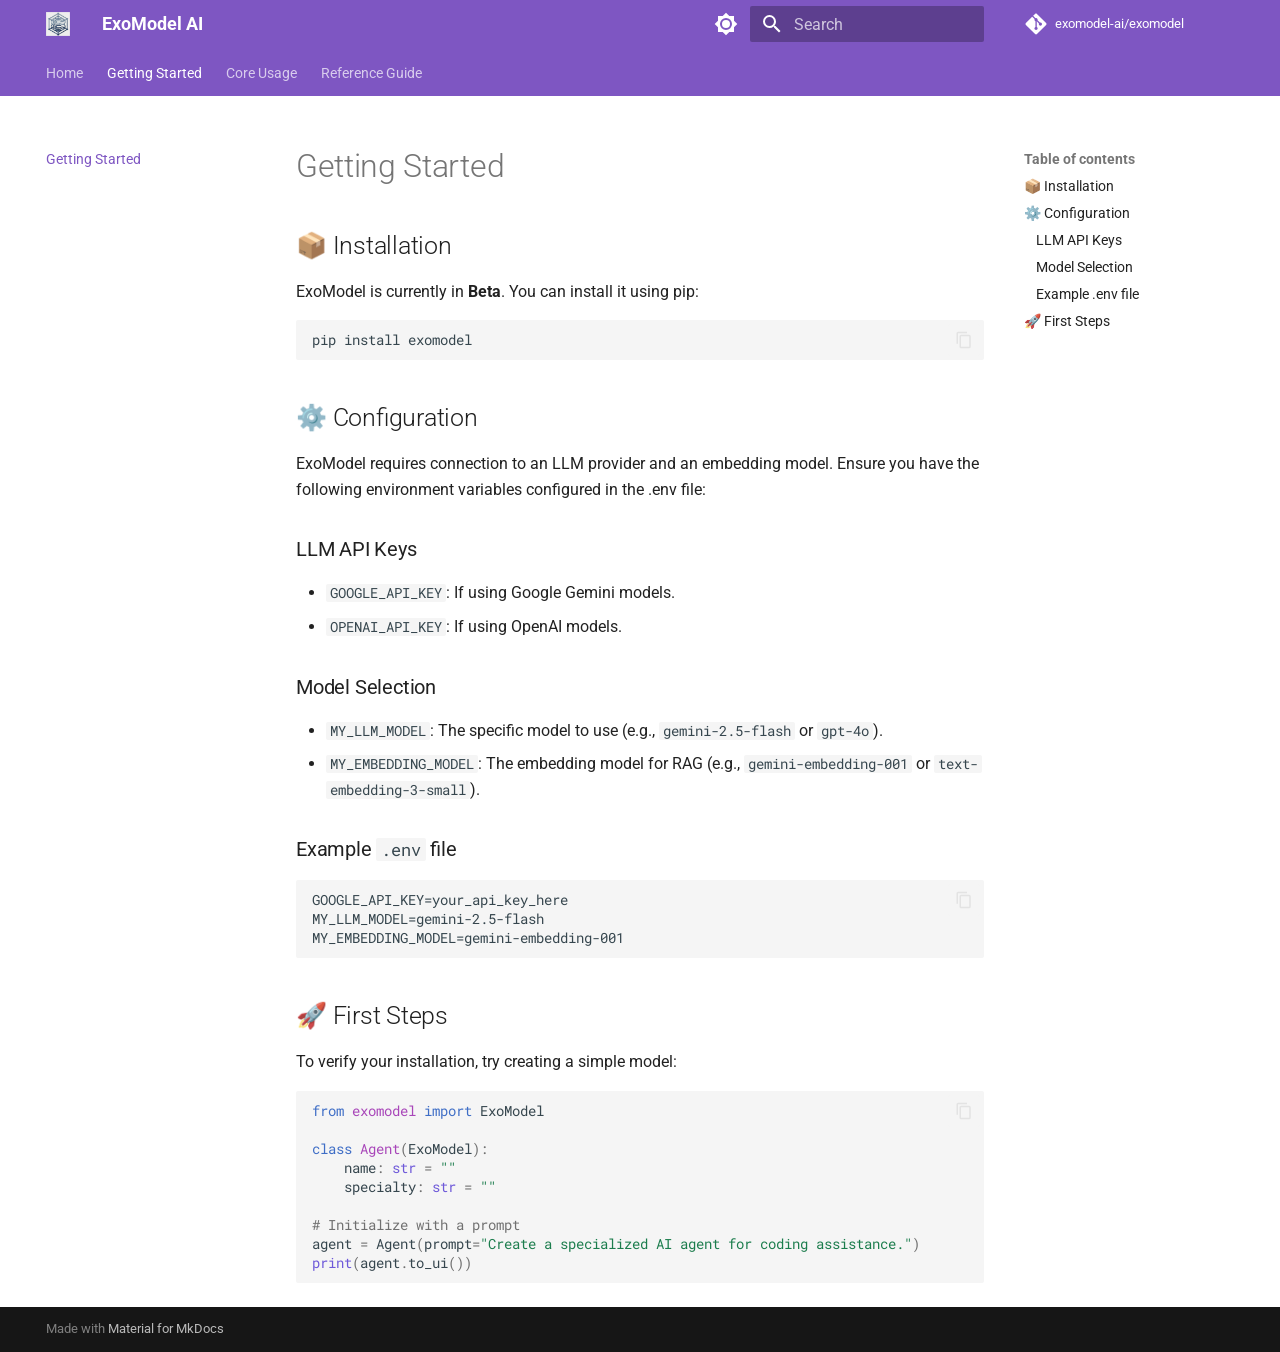
==== getting-started/index.html @ 8e60407c "Deployed 3bc1220 with MkDocs version: 1.6.1" ====
<!doctype html>
<html lang="en" class="no-js">
  <head>
    
      <meta charset="utf-8">
      <meta name="viewport" content="width=device-width,initial-scale=1">
      
        <meta name="description" content="Object-Oriented Agentic AI Framework">
      
      
        <meta name="author" content="ExoModel Team">
      
      
        <link rel="canonical" href="https://exomodel.ai/getting-started/">
      
      
        <link rel="prev" href="..">
      
      
        <link rel="next" href="../usage/">
      
      
        
      
      
      <link rel="icon" href="../assets/logo.png">
      <meta name="generator" content="mkdocs-1.6.1, mkdocs-material-9.7.6">
    
    
      
        <title>Getting Started - ExoModel AI</title>
      
    
    
      <link rel="stylesheet" href="../assets/stylesheets/main.484c7ddc.min.css">
      
        
        <link rel="stylesheet" href="../assets/stylesheets/palette.ab4e12ef.min.css">
      
      


    
    
      
    
    
      
        
        
        <link rel="preconnect" href="https://fonts.gstatic.com" crossorigin>
        <link rel="stylesheet" href="https://fonts.googleapis.com/css?family=Roboto:300,300i,400,400i,700,700i%7CRoboto+Mono:400,400i,700,700i&display=fallback">
        <style>:root{--md-text-font:"Roboto";--md-code-font:"Roboto Mono"}</style>
      
    
    
      <link rel="stylesheet" href="../assets/_mkdocstrings.css">
    
    <script>__md_scope=new URL("..",location),__md_hash=e=>[...e].reduce(((e,_)=>(e<<5)-e+_.charCodeAt(0)),0),__md_get=(e,_=localStorage,t=__md_scope)=>JSON.parse(_.getItem(t.pathname+"."+e)),__md_set=(e,_,t=localStorage,a=__md_scope)=>{try{t.setItem(a.pathname+"."+e,JSON.stringify(_))}catch(e){}}</script>
    
      
  


  
  

<script id="__analytics">function __md_analytics(){function e(){dataLayer.push(arguments)}window.dataLayer=window.dataLayer||[],e("js",new Date),e("config","G-YH6DNQ1KSZ"),document.addEventListener("DOMContentLoaded",(function(){document.forms.search&&document.forms.search.query.addEventListener("blur",(function(){this.value&&e("event","search",{search_term:this.value})}));document$.subscribe((function(){var t=document.forms.feedback;if(void 0!==t)for(var a of t.querySelectorAll("[type=submit]"))a.addEventListener("click",(function(a){a.preventDefault();var n=document.location.pathname,d=this.getAttribute("data-md-value");e("event","feedback",{page:n,data:d}),t.firstElementChild.disabled=!0;var r=t.querySelector(".md-feedback__note [data-md-value='"+d+"']");r&&(r.hidden=!1)})),t.hidden=!1})),location$.subscribe((function(t){e("config","G-YH6DNQ1KSZ",{page_path:t.pathname})}))}));var t=document.createElement("script");t.async=!0,t.src="https://www.googletagmanager.com/gtag/js?id=G-YH6DNQ1KSZ",document.getElementById("__analytics").insertAdjacentElement("afterEnd",t)}</script>
  
    <script>"undefined"!=typeof __md_analytics&&__md_analytics()</script>
  

    
    
  </head>
  
  
    
    
      
    
    
    
    
    <body dir="ltr" data-md-color-scheme="default" data-md-color-primary="deep-purple" data-md-color-accent="indigo">
  
    
    <input class="md-toggle" data-md-toggle="drawer" type="checkbox" id="__drawer" autocomplete="off">
    <input class="md-toggle" data-md-toggle="search" type="checkbox" id="__search" autocomplete="off">
    <label class="md-overlay" for="__drawer"></label>
    <div data-md-component="skip">
      
        
        <a href="#getting-started" class="md-skip">
          Skip to content
        </a>
      
    </div>
    <div data-md-component="announce">
      
    </div>
    
    
      

<header class="md-header" data-md-component="header">
  <nav class="md-header__inner md-grid" aria-label="Header">
    <a href=".." title="ExoModel AI" class="md-header__button md-logo" aria-label="ExoModel AI" data-md-component="logo">
      
  <img src="../assets/logo.png" alt="logo">

    </a>
    <label class="md-header__button md-icon" for="__drawer">
      
      <svg xmlns="http://www.w3.org/2000/svg" viewBox="0 0 24 24"><path d="M3 6h18v2H3zm0 5h18v2H3zm0 5h18v2H3z"/></svg>
    </label>
    <div class="md-header__title" data-md-component="header-title">
      <div class="md-header__ellipsis">
        <div class="md-header__topic">
          <span class="md-ellipsis">
            ExoModel AI
          </span>
        </div>
        <div class="md-header__topic" data-md-component="header-topic">
          <span class="md-ellipsis">
            
              Getting Started
            
          </span>
        </div>
      </div>
    </div>
    
      
        <form class="md-header__option" data-md-component="palette">
  
    
    
    
    <input class="md-option" data-md-color-media="(prefers-color-scheme: light)" data-md-color-scheme="default" data-md-color-primary="deep-purple" data-md-color-accent="indigo"  aria-label="Switch to dark mode"  type="radio" name="__palette" id="__palette_0">
    
      <label class="md-header__button md-icon" title="Switch to dark mode" for="__palette_1" hidden>
        <svg xmlns="http://www.w3.org/2000/svg" viewBox="0 0 24 24"><path d="M12 8a4 4 0 0 0-4 4 4 4 0 0 0 4 4 4 4 0 0 0 4-4 4 4 0 0 0-4-4m0 10a6 6 0 0 1-6-6 6 6 0 0 1 6-6 6 6 0 0 1 6 6 6 6 0 0 1-6 6m8-9.31V4h-4.69L12 .69 8.69 4H4v4.69L.69 12 4 15.31V20h4.69L12 23.31 15.31 20H20v-4.69L23.31 12z"/></svg>
      </label>
    
  
    
    
    
    <input class="md-option" data-md-color-media="(prefers-color-scheme: dark)" data-md-color-scheme="slate" data-md-color-primary="deep-purple" data-md-color-accent="indigo"  aria-label="Switch to light mode"  type="radio" name="__palette" id="__palette_1">
    
      <label class="md-header__button md-icon" title="Switch to light mode" for="__palette_0" hidden>
        <svg xmlns="http://www.w3.org/2000/svg" viewBox="0 0 24 24"><path d="M12 18c-.89 0-1.74-.2-2.5-.55C11.56 16.5 13 14.42 13 12s-1.44-4.5-3.5-5.45C10.26 6.2 11.11 6 12 6a6 6 0 0 1 6 6 6 6 0 0 1-6 6m8-9.31V4h-4.69L12 .69 8.69 4H4v4.69L.69 12 4 15.31V20h4.69L12 23.31 15.31 20H20v-4.69L23.31 12z"/></svg>
      </label>
    
  
</form>
      
    
    
      <script>var palette=__md_get("__palette");if(palette&&palette.color){if("(prefers-color-scheme)"===palette.color.media){var media=matchMedia("(prefers-color-scheme: light)"),input=document.querySelector(media.matches?"[data-md-color-media='(prefers-color-scheme: light)']":"[data-md-color-media='(prefers-color-scheme: dark)']");palette.color.media=input.getAttribute("data-md-color-media"),palette.color.scheme=input.getAttribute("data-md-color-scheme"),palette.color.primary=input.getAttribute("data-md-color-primary"),palette.color.accent=input.getAttribute("data-md-color-accent")}for(var[key,value]of Object.entries(palette.color))document.body.setAttribute("data-md-color-"+key,value)}</script>
    
    
    
      
      
        <label class="md-header__button md-icon" for="__search">
          
          <svg xmlns="http://www.w3.org/2000/svg" viewBox="0 0 24 24"><path d="M9.5 3A6.5 6.5 0 0 1 16 9.5c0 1.61-.59 3.09-1.56 4.23l.27.27h.79l5 5-1.5 1.5-5-5v-.79l-.27-.27A6.52 6.52 0 0 1 9.5 16 6.5 6.5 0 0 1 3 9.5 6.5 6.5 0 0 1 9.5 3m0 2C7 5 5 7 5 9.5S7 14 9.5 14 14 12 14 9.5 12 5 9.5 5"/></svg>
        </label>
        <div class="md-search" data-md-component="search" role="dialog">
  <label class="md-search__overlay" for="__search"></label>
  <div class="md-search__inner" role="search">
    <form class="md-search__form" name="search">
      <input type="text" class="md-search__input" name="query" aria-label="Search" placeholder="Search" autocapitalize="off" autocorrect="off" autocomplete="off" spellcheck="false" data-md-component="search-query" required>
      <label class="md-search__icon md-icon" for="__search">
        
        <svg xmlns="http://www.w3.org/2000/svg" viewBox="0 0 24 24"><path d="M9.5 3A6.5 6.5 0 0 1 16 9.5c0 1.61-.59 3.09-1.56 4.23l.27.27h.79l5 5-1.5 1.5-5-5v-.79l-.27-.27A6.52 6.52 0 0 1 9.5 16 6.5 6.5 0 0 1 3 9.5 6.5 6.5 0 0 1 9.5 3m0 2C7 5 5 7 5 9.5S7 14 9.5 14 14 12 14 9.5 12 5 9.5 5"/></svg>
        
        <svg xmlns="http://www.w3.org/2000/svg" viewBox="0 0 24 24"><path d="M20 11v2H8l5.5 5.5-1.42 1.42L4.16 12l7.92-7.92L13.5 5.5 8 11z"/></svg>
      </label>
      <nav class="md-search__options" aria-label="Search">
        
        <button type="reset" class="md-search__icon md-icon" title="Clear" aria-label="Clear" tabindex="-1">
          
          <svg xmlns="http://www.w3.org/2000/svg" viewBox="0 0 24 24"><path d="M19 6.41 17.59 5 12 10.59 6.41 5 5 6.41 10.59 12 5 17.59 6.41 19 12 13.41 17.59 19 19 17.59 13.41 12z"/></svg>
        </button>
      </nav>
      
        <div class="md-search__suggest" data-md-component="search-suggest"></div>
      
    </form>
    <div class="md-search__output">
      <div class="md-search__scrollwrap" tabindex="0" data-md-scrollfix>
        <div class="md-search-result" data-md-component="search-result">
          <div class="md-search-result__meta">
            Initializing search
          </div>
          <ol class="md-search-result__list" role="presentation"></ol>
        </div>
      </div>
    </div>
  </div>
</div>
      
    
    
      <div class="md-header__source">
        <a href="https://github.com/exomodel-ai/exomodel" title="Go to repository" class="md-source" data-md-component="source">
  <div class="md-source__icon md-icon">
    
    <svg xmlns="http://www.w3.org/2000/svg" viewBox="0 0 448 512"><!--! Font Awesome Free 7.1.0 by @fontawesome - https://fontawesome.com License - https://fontawesome.com/license/free (Icons: CC BY 4.0, Fonts: SIL OFL 1.1, Code: MIT License) Copyright 2025 Fonticons, Inc.--><path d="M439.6 236.1 244 40.5c-5.4-5.5-12.8-8.5-20.4-8.5s-15 3-20.4 8.4L162.5 81l51.5 51.5c27.1-9.1 52.7 16.8 43.4 43.7l49.7 49.7c34.2-11.8 61.2 31 35.5 56.7-26.5 26.5-70.2-2.9-56-37.3L240.3 199v121.9c25.3 12.5 22.3 41.8 9.1 55-6.4 6.4-15.2 10.1-24.3 10.1s-17.8-3.6-24.3-10.1c-17.6-17.6-11.1-46.9 11.2-56v-123c-20.8-8.5-24.6-30.7-18.6-45L142.6 101 8.5 235.1C3 240.6 0 247.9 0 255.5s3 15 8.5 20.4l195.6 195.7c5.4 5.4 12.7 8.4 20.4 8.4s15-3 20.4-8.4l194.7-194.7c5.4-5.4 8.4-12.8 8.4-20.4s-3-15-8.4-20.4"/></svg>
  </div>
  <div class="md-source__repository">
    exomodel-ai/exomodel
  </div>
</a>
      </div>
    
  </nav>
  
</header>
    
    <div class="md-container" data-md-component="container">
      
      
        
          
            
<nav class="md-tabs" aria-label="Tabs" data-md-component="tabs">
  <div class="md-grid">
    <ul class="md-tabs__list">
      
        
  
  
  
  
    <li class="md-tabs__item">
      <a href=".." class="md-tabs__link">
        
  
  
    
  
  Home

      </a>
    </li>
  

      
        
  
  
  
    
  
  
    <li class="md-tabs__item md-tabs__item--active">
      <a href="./" class="md-tabs__link">
        
  
  
    
  
  Getting Started

      </a>
    </li>
  

      
        
  
  
  
  
    <li class="md-tabs__item">
      <a href="../usage/" class="md-tabs__link">
        
  
  
    
  
  Core Usage

      </a>
    </li>
  

      
        
  
  
  
  
    <li class="md-tabs__item">
      <a href="../reference/" class="md-tabs__link">
        
  
  
    
  
  Reference Guide

      </a>
    </li>
  

      
    </ul>
  </div>
</nav>
          
        
      
      <main class="md-main" data-md-component="main">
        <div class="md-main__inner md-grid">
          
            
              
              <div class="md-sidebar md-sidebar--primary" data-md-component="sidebar" data-md-type="navigation" >
                <div class="md-sidebar__scrollwrap">
                  <div class="md-sidebar__inner">
                    


  


<nav class="md-nav md-nav--primary md-nav--lifted" aria-label="Navigation" data-md-level="0">
  <label class="md-nav__title" for="__drawer">
    <a href=".." title="ExoModel AI" class="md-nav__button md-logo" aria-label="ExoModel AI" data-md-component="logo">
      
  <img src="../assets/logo.png" alt="logo">

    </a>
    ExoModel AI
  </label>
  
    <div class="md-nav__source">
      <a href="https://github.com/exomodel-ai/exomodel" title="Go to repository" class="md-source" data-md-component="source">
  <div class="md-source__icon md-icon">
    
    <svg xmlns="http://www.w3.org/2000/svg" viewBox="0 0 448 512"><!--! Font Awesome Free 7.1.0 by @fontawesome - https://fontawesome.com License - https://fontawesome.com/license/free (Icons: CC BY 4.0, Fonts: SIL OFL 1.1, Code: MIT License) Copyright 2025 Fonticons, Inc.--><path d="M439.6 236.1 244 40.5c-5.4-5.5-12.8-8.5-20.4-8.5s-15 3-20.4 8.4L162.5 81l51.5 51.5c27.1-9.1 52.7 16.8 43.4 43.7l49.7 49.7c34.2-11.8 61.2 31 35.5 56.7-26.5 26.5-70.2-2.9-56-37.3L240.3 199v121.9c25.3 12.5 22.3 41.8 9.1 55-6.4 6.4-15.2 10.1-24.3 10.1s-17.8-3.6-24.3-10.1c-17.6-17.6-11.1-46.9 11.2-56v-123c-20.8-8.5-24.6-30.7-18.6-45L142.6 101 8.5 235.1C3 240.6 0 247.9 0 255.5s3 15 8.5 20.4l195.6 195.7c5.4 5.4 12.7 8.4 20.4 8.4s15-3 20.4-8.4l194.7-194.7c5.4-5.4 8.4-12.8 8.4-20.4s-3-15-8.4-20.4"/></svg>
  </div>
  <div class="md-source__repository">
    exomodel-ai/exomodel
  </div>
</a>
    </div>
  
  <ul class="md-nav__list" data-md-scrollfix>
    
      
      
  
  
  
  
    <li class="md-nav__item">
      <a href=".." class="md-nav__link">
        
  
  
  <span class="md-ellipsis">
    
  
    Home
  

    
  </span>
  
  

      </a>
    </li>
  

    
      
      
  
  
    
  
  
  
    <li class="md-nav__item md-nav__item--active">
      
      <input class="md-nav__toggle md-toggle" type="checkbox" id="__toc">
      
      
        
      
      
        <label class="md-nav__link md-nav__link--active" for="__toc">
          
  
  
  <span class="md-ellipsis">
    
  
    Getting Started
  

    
  </span>
  
  

          <span class="md-nav__icon md-icon"></span>
        </label>
      
      <a href="./" class="md-nav__link md-nav__link--active">
        
  
  
  <span class="md-ellipsis">
    
  
    Getting Started
  

    
  </span>
  
  

      </a>
      
        

<nav class="md-nav md-nav--secondary" aria-label="Table of contents">
  
  
  
    
  
  
    <label class="md-nav__title" for="__toc">
      <span class="md-nav__icon md-icon"></span>
      Table of contents
    </label>
    <ul class="md-nav__list" data-md-component="toc" data-md-scrollfix>
      
        <li class="md-nav__item">
  <a href="#installation" class="md-nav__link">
    <span class="md-ellipsis">
      
        📦 Installation
      
    </span>
  </a>
  
</li>
      
        <li class="md-nav__item">
  <a href="#configuration" class="md-nav__link">
    <span class="md-ellipsis">
      
        ⚙️ Configuration
      
    </span>
  </a>
  
    <nav class="md-nav" aria-label="⚙️ Configuration">
      <ul class="md-nav__list">
        
          <li class="md-nav__item">
  <a href="#llm-api-keys" class="md-nav__link">
    <span class="md-ellipsis">
      
        LLM API Keys
      
    </span>
  </a>
  
</li>
        
          <li class="md-nav__item">
  <a href="#model-selection" class="md-nav__link">
    <span class="md-ellipsis">
      
        Model Selection
      
    </span>
  </a>
  
</li>
        
          <li class="md-nav__item">
  <a href="#example-env-file" class="md-nav__link">
    <span class="md-ellipsis">
      
        Example .env file
      
    </span>
  </a>
  
</li>
        
      </ul>
    </nav>
  
</li>
      
        <li class="md-nav__item">
  <a href="#first-steps" class="md-nav__link">
    <span class="md-ellipsis">
      
        🚀 First Steps
      
    </span>
  </a>
  
</li>
      
    </ul>
  
</nav>
      
    </li>
  

    
      
      
  
  
  
  
    <li class="md-nav__item">
      <a href="../usage/" class="md-nav__link">
        
  
  
  <span class="md-ellipsis">
    
  
    Core Usage
  

    
  </span>
  
  

      </a>
    </li>
  

    
      
      
  
  
  
  
    <li class="md-nav__item">
      <a href="../reference/" class="md-nav__link">
        
  
  
  <span class="md-ellipsis">
    
  
    Reference Guide
  

    
  </span>
  
  

      </a>
    </li>
  

    
  </ul>
</nav>
                  </div>
                </div>
              </div>
            
            
              
              <div class="md-sidebar md-sidebar--secondary" data-md-component="sidebar" data-md-type="toc" >
                <div class="md-sidebar__scrollwrap">
                  <div class="md-sidebar__inner">
                    

<nav class="md-nav md-nav--secondary" aria-label="Table of contents">
  
  
  
    
  
  
    <label class="md-nav__title" for="__toc">
      <span class="md-nav__icon md-icon"></span>
      Table of contents
    </label>
    <ul class="md-nav__list" data-md-component="toc" data-md-scrollfix>
      
        <li class="md-nav__item">
  <a href="#installation" class="md-nav__link">
    <span class="md-ellipsis">
      
        📦 Installation
      
    </span>
  </a>
  
</li>
      
        <li class="md-nav__item">
  <a href="#configuration" class="md-nav__link">
    <span class="md-ellipsis">
      
        ⚙️ Configuration
      
    </span>
  </a>
  
    <nav class="md-nav" aria-label="⚙️ Configuration">
      <ul class="md-nav__list">
        
          <li class="md-nav__item">
  <a href="#llm-api-keys" class="md-nav__link">
    <span class="md-ellipsis">
      
        LLM API Keys
      
    </span>
  </a>
  
</li>
        
          <li class="md-nav__item">
  <a href="#model-selection" class="md-nav__link">
    <span class="md-ellipsis">
      
        Model Selection
      
    </span>
  </a>
  
</li>
        
          <li class="md-nav__item">
  <a href="#example-env-file" class="md-nav__link">
    <span class="md-ellipsis">
      
        Example .env file
      
    </span>
  </a>
  
</li>
        
      </ul>
    </nav>
  
</li>
      
        <li class="md-nav__item">
  <a href="#first-steps" class="md-nav__link">
    <span class="md-ellipsis">
      
        🚀 First Steps
      
    </span>
  </a>
  
</li>
      
    </ul>
  
</nav>
                  </div>
                </div>
              </div>
            
          
          
            <div class="md-content" data-md-component="content">
              
              <article class="md-content__inner md-typeset">
                
                  


  
  


<h1 id="getting-started">Getting Started</h1>
<h2 id="installation">📦 Installation</h2>
<p>ExoModel is currently in <strong>Beta</strong>. You can install it using pip:</p>
<div class="highlight"><pre><span></span><code><a id="__codelineno-0-1" name="__codelineno-0-1" href="#__codelineno-0-1"></a>pip<span class="w"> </span>install<span class="w"> </span>exomodel
</code></pre></div>
<h2 id="configuration">⚙️ Configuration</h2>
<p>ExoModel requires connection to an LLM provider and an embedding model. Ensure you have the following environment variables configured in the .env file:</p>
<h3 id="llm-api-keys">LLM API Keys</h3>
<ul>
<li><code>GOOGLE_API_KEY</code>: If using Google Gemini models.</li>
<li><code>OPENAI_API_KEY</code>: If using OpenAI models.</li>
</ul>
<h3 id="model-selection">Model Selection</h3>
<ul>
<li><code>MY_LLM_MODEL</code>: The specific model to use (e.g., <code>gemini-2.5-flash</code> or <code>gpt-4o</code>).</li>
<li><code>MY_EMBEDDING_MODEL</code>: The embedding model for RAG (e.g., <code>gemini-embedding-001</code> or <code>text-embedding-3-small</code>).</li>
</ul>
<h3 id="example-env-file">Example <code>.env</code> file</h3>
<div class="highlight"><pre><span></span><code><a id="__codelineno-1-1" name="__codelineno-1-1" href="#__codelineno-1-1"></a>GOOGLE_API_KEY=your_api_key_here
<a id="__codelineno-1-2" name="__codelineno-1-2" href="#__codelineno-1-2"></a>MY_LLM_MODEL=gemini-2.5-flash
<a id="__codelineno-1-3" name="__codelineno-1-3" href="#__codelineno-1-3"></a>MY_EMBEDDING_MODEL=gemini-embedding-001
</code></pre></div>
<h2 id="first-steps">🚀 First Steps</h2>
<p>To verify your installation, try creating a simple model:</p>
<div class="highlight"><pre><span></span><code><a id="__codelineno-2-1" name="__codelineno-2-1" href="#__codelineno-2-1"></a><span class="kn">from</span><span class="w"> </span><span class="nn">exomodel</span><span class="w"> </span><span class="kn">import</span> <span class="n">ExoModel</span>
<a id="__codelineno-2-2" name="__codelineno-2-2" href="#__codelineno-2-2"></a>
<a id="__codelineno-2-3" name="__codelineno-2-3" href="#__codelineno-2-3"></a><span class="k">class</span><span class="w"> </span><span class="nc">Agent</span><span class="p">(</span><span class="n">ExoModel</span><span class="p">):</span>
<a id="__codelineno-2-4" name="__codelineno-2-4" href="#__codelineno-2-4"></a>    <span class="n">name</span><span class="p">:</span> <span class="nb">str</span> <span class="o">=</span> <span class="s2">&quot;&quot;</span>
<a id="__codelineno-2-5" name="__codelineno-2-5" href="#__codelineno-2-5"></a>    <span class="n">specialty</span><span class="p">:</span> <span class="nb">str</span> <span class="o">=</span> <span class="s2">&quot;&quot;</span>
<a id="__codelineno-2-6" name="__codelineno-2-6" href="#__codelineno-2-6"></a>
<a id="__codelineno-2-7" name="__codelineno-2-7" href="#__codelineno-2-7"></a><span class="c1"># Initialize with a prompt</span>
<a id="__codelineno-2-8" name="__codelineno-2-8" href="#__codelineno-2-8"></a><span class="n">agent</span> <span class="o">=</span> <span class="n">Agent</span><span class="p">(</span><span class="n">prompt</span><span class="o">=</span><span class="s2">&quot;Create a specialized AI agent for coding assistance.&quot;</span><span class="p">)</span>
<a id="__codelineno-2-9" name="__codelineno-2-9" href="#__codelineno-2-9"></a><span class="nb">print</span><span class="p">(</span><span class="n">agent</span><span class="o">.</span><span class="n">to_ui</span><span class="p">())</span>
</code></pre></div>









  




                
              </article>
            </div>
          
          
<script>var target=document.getElementById(location.hash.slice(1));target&&target.name&&(target.checked=target.name.startsWith("__tabbed_"))</script>
        </div>
        
          <button type="button" class="md-top md-icon" data-md-component="top" hidden>
  
  <svg xmlns="http://www.w3.org/2000/svg" viewBox="0 0 24 24"><path d="M13 20h-2V8l-5.5 5.5-1.42-1.42L12 4.16l7.92 7.92-1.42 1.42L13 8z"/></svg>
  Back to top
</button>
        
      </main>
      
        <footer class="md-footer">
  
  <div class="md-footer-meta md-typeset">
    <div class="md-footer-meta__inner md-grid">
      <div class="md-copyright">
  
  
    Made with
    <a href="https://squidfunk.github.io/mkdocs-material/" target="_blank" rel="noopener">
      Material for MkDocs
    </a>
  
</div>
      
    </div>
  </div>
</footer>
      
    </div>
    <div class="md-dialog" data-md-component="dialog">
      <div class="md-dialog__inner md-typeset"></div>
    </div>
    
    
    
      
      
      <script id="__config" type="application/json">{"annotate": null, "base": "..", "features": ["navigation.tabs", "navigation.sections", "navigation.top", "search.suggest", "search.highlight", "content.code.copy", "content.code.annotate"], "search": "../assets/javascripts/workers/search.2c215733.min.js", "tags": null, "translations": {"clipboard.copied": "Copied to clipboard", "clipboard.copy": "Copy to clipboard", "search.result.more.one": "1 more on this page", "search.result.more.other": "# more on this page", "search.result.none": "No matching documents", "search.result.one": "1 matching document", "search.result.other": "# matching documents", "search.result.placeholder": "Type to start searching", "search.result.term.missing": "Missing", "select.version": "Select version"}, "version": null}</script>
    
    
      <script src="../assets/javascripts/bundle.79ae519e.min.js"></script>
      
    
  </body>
</html>
---- assets/stylesheets/main.484c7ddc.min.css ----
@charset "UTF-8";html{-webkit-text-size-adjust:none;-moz-text-size-adjust:none;text-size-adjust:none;box-sizing:border-box}*,:after,:before{box-sizing:inherit}@media (prefers-reduced-motion){*,:after,:before{transition:none!important}}body{margin:0}a,button,input,label{-webkit-tap-highlight-color:transparent}a{color:inherit;text-decoration:none}hr{border:0;box-sizing:initial;display:block;height:.05rem;overflow:visible;padding:0}small{font-size:80%}sub,sup{line-height:1em}img{border-style:none}table{border-collapse:initial;border-spacing:0}td,th{font-weight:400;vertical-align:top}button{background:#0000;border:0;font-family:inherit;font-size:inherit;margin:0;padding:0}input{border:0;outline:none}:root{--md-primary-fg-color:#4051b5;--md-primary-fg-color--light:#5d6cc0;--md-primary-fg-color--dark:#303fa1;--md-primary-bg-color:#fff;--md-primary-bg-color--light:#ffffffb3;--md-accent-fg-color:#526cfe;--md-accent-fg-color--transparent:#526cfe1a;--md-accent-bg-color:#fff;--md-accent-bg-color--light:#ffffffb3}[data-md-color-scheme=default]{color-scheme:light}[data-md-color-scheme=default] img[src$="#gh-dark-mode-only"],[data-md-color-scheme=default] img[src$="#only-dark"]{display:none}:root,[data-md-color-scheme=default]{--md-hue:225deg;--md-default-fg-color:#000000de;--md-default-fg-color--light:#0000008a;--md-default-fg-color--lighter:#00000052;--md-default-fg-color--lightest:#00000012;--md-default-bg-color:#fff;--md-default-bg-color--light:#ffffffb3;--md-default-bg-color--lighter:#ffffff4d;--md-default-bg-color--lightest:#ffffff1f;--md-code-fg-color:#36464e;--md-code-bg-color:#f5f5f5;--md-code-bg-color--light:#f5f5f5b3;--md-code-bg-color--lighter:#f5f5f54d;--md-code-hl-color:#4287ff;--md-code-hl-color--light:#4287ff1a;--md-code-hl-number-color:#d52a2a;--md-code-hl-special-color:#db1457;--md-code-hl-function-color:#a846b9;--md-code-hl-constant-color:#6e59d9;--md-code-hl-keyword-color:#3f6ec6;--md-code-hl-string-color:#1c7d4d;--md-code-hl-name-color:var(--md-code-fg-color);--md-code-hl-operator-color:var(--md-default-fg-color--light);--md-code-hl-punctuation-color:var(--md-default-fg-color--light);--md-code-hl-comment-color:var(--md-default-fg-color--light);--md-code-hl-generic-color:var(--md-default-fg-color--light);--md-code-hl-variable-color:var(--md-default-fg-color--light);--md-typeset-color:var(--md-default-fg-color);--md-typeset-a-color:var(--md-primary-fg-color);--md-typeset-del-color:#f5503d26;--md-typeset-ins-color:#0bd57026;--md-typeset-kbd-color:#fafafa;--md-typeset-kbd-accent-color:#fff;--md-typeset-kbd-border-color:#b8b8b8;--md-typeset-mark-color:#ffff0080;--md-typeset-table-color:#0000001f;--md-typeset-table-color--light:rgba(0,0,0,.035);--md-admonition-fg-color:var(--md-default-fg-color);--md-admonition-bg-color:var(--md-default-bg-color);--md-warning-fg-color:#000000de;--md-warning-bg-color:#ff9;--md-footer-fg-color:#fff;--md-footer-fg-color--light:#ffffffb3;--md-footer-fg-color--lighter:#ffffff73;--md-footer-bg-color:#000000de;--md-footer-bg-color--dark:#00000052;--md-shadow-z1:0 0.2rem 0.5rem #0000000d,0 0 0.05rem #0000001a;--md-shadow-z2:0 0.2rem 0.5rem #0000001a,0 0 0.05rem #00000040;--md-shadow-z3:0 0.2rem 0.5rem #0003,0 0 0.05rem #00000059}.md-icon svg{fill:currentcolor;display:block;height:1.2rem;width:1.2rem}body{-webkit-font-smoothing:antialiased;-moz-osx-font-smoothing:grayscale;--md-text-font-family:var(--md-text-font,_),-apple-system,BlinkMacSystemFont,Helvetica,Arial,sans-serif;--md-code-font-family:var(--md-code-font,_),SFMono-Regular,Consolas,Menlo,monospace}aside,body,input{font-feature-settings:"kern","liga";color:var(--md-typeset-color);font-family:var(--md-text-font-family)}code,kbd,pre{font-feature-settings:"kern";font-family:var(--md-code-font-family)}:root{--md-typeset-table-sort-icon:url('data:image/svg+xml;charset=utf-8,<svg xmlns="http://www.w3.org/2000/svg" viewBox="0 0 24 24"><path d="m18 21-4-4h3V7h-3l4-4 4 4h-3v10h3M2 19v-2h10v2M2 13v-2h7v2M2 7V5h4v2z"/></svg>');--md-typeset-table-sort-icon--asc:url('data:image/svg+xml;charset=utf-8,<svg xmlns="http://www.w3.org/2000/svg" viewBox="0 0 24 24"><path d="M19 17h3l-4 4-4-4h3V3h2M2 17h10v2H2M6 5v2H2V5m0 6h7v2H2z"/></svg>');--md-typeset-table-sort-icon--desc:url('data:image/svg+xml;charset=utf-8,<svg xmlns="http://www.w3.org/2000/svg" viewBox="0 0 24 24"><path d="M19 7h3l-4-4-4 4h3v14h2M2 17h10v2H2M6 5v2H2V5m0 6h7v2H2z"/></svg>')}.md-typeset{-webkit-print-color-adjust:exact;color-adjust:exact;font-size:.8rem;line-height:1.6;overflow-wrap:break-word}@media print{.md-typeset{font-size:.68rem}}.md-typeset blockquote,.md-typeset dl,.md-typeset figure,.md-typeset ol,.md-typeset pre,.md-typeset ul{margin-bottom:1em;margin-top:1em}.md-typeset h1{color:var(--md-default-fg-color--light);font-size:2em;line-height:1.3;margin:0 0 1.25em}.md-typeset h1,.md-typeset h2{font-weight:300;letter-spacing:-.01em}.md-typeset h2{font-size:1.5625em;line-height:1.4;margin:1.6em 0 .64em}.md-typeset h3{font-size:1.25em;font-weight:400;letter-spacing:-.01em;line-height:1.5;margin:1.6em 0 .8em}.md-typeset h2+h3{margin-top:.8em}.md-typeset h4{font-weight:700;letter-spacing:-.01em;margin:1em 0}.md-typeset h5,.md-typeset h6{color:var(--md-default-fg-color--light);font-size:.8em;font-weight:700;letter-spacing:-.01em;margin:1.25em 0}.md-typeset h5{text-transform:uppercase}.md-typeset h5 code{text-transform:none}.md-typeset hr{border-bottom:.05rem solid var(--md-default-fg-color--lightest);display:flow-root;margin:1.5em 0}.md-typeset a{color:var(--md-typeset-a-color);word-break:break-word}.md-typeset a,.md-typeset a:before{transition:color 125ms}.md-typeset a:focus,.md-typeset a:hover{color:var(--md-accent-fg-color)}.md-typeset a:focus code,.md-typeset a:hover code{background-color:var(--md-accent-fg-color--transparent);color:var(--md-accent-fg-color)}.md-typeset a code{color:var(--md-typeset-a-color)}.md-typeset a.focus-visible{outline-color:var(--md-accent-fg-color);outline-offset:.2rem}.md-typeset code,.md-typeset kbd,.md-typeset pre{color:var(--md-code-fg-color);direction:ltr;font-variant-ligatures:none;transition:background-color 125ms}@media print{.md-typeset code,.md-typeset kbd,.md-typeset pre{white-space:pre-wrap}}.md-typeset code{background-color:var(--md-code-bg-color);border-radius:.1rem;-webkit-box-decoration-break:clone;box-decoration-break:clone;font-size:.85em;padding:0 .2941176471em;transition:color 125ms,background-color 125ms;word-break:break-word}.md-typeset code:not(.focus-visible){-webkit-tap-highlight-color:transparent;outline:none}.md-typeset pre{display:flow-root;line-height:1.4;position:relative}.md-typeset pre>code{-webkit-box-decoration-break:slice;box-decoration-break:slice;box-shadow:none;display:block;margin:0;outline-color:var(--md-accent-fg-color);overflow:auto;padding:.7720588235em 1.1764705882em;scrollbar-color:var(--md-default-fg-color--lighter) #0000;scrollbar-width:thin;touch-action:auto;word-break:normal}.md-typeset pre>code:hover{scrollbar-color:var(--md-accent-fg-color) #0000}.md-typeset pre>code::-webkit-scrollbar{height:.2rem;width:.2rem}.md-typeset pre>code::-webkit-scrollbar-thumb{background-color:var(--md-default-fg-color--lighter)}.md-typeset pre>code::-webkit-scrollbar-thumb:hover{background-color:var(--md-accent-fg-color)}.md-typeset kbd{background-color:var(--md-typeset-kbd-color);border-radius:.1rem;box-shadow:0 .1rem 0 .05rem var(--md-typeset-kbd-border-color),0 .1rem 0 var(--md-typeset-kbd-border-color),0 -.1rem .2rem var(--md-typeset-kbd-accent-color) inset;color:var(--md-default-fg-color);display:inline-block;font-size:.75em;padding:0 .6666666667em;vertical-align:text-top;word-break:break-word}.md-typeset mark{background-color:var(--md-typeset-mark-color);-webkit-box-decoration-break:clone;box-decoration-break:clone;color:inherit;word-break:break-word}.md-typeset abbr{cursor:help;text-decoration:none}.md-typeset [data-preview],.md-typeset abbr{border-bottom:.05rem dotted var(--md-default-fg-color--light)}.md-typeset small{opacity:.75}[dir=ltr] .md-typeset sub,[dir=ltr] .md-typeset sup{margin-left:.078125em}[dir=rtl] .md-typeset sub,[dir=rtl] .md-typeset sup{margin-right:.078125em}[dir=ltr] .md-typeset blockquote{padding-left:.6rem}[dir=rtl] .md-typeset blockquote{padding-right:.6rem}[dir=ltr] .md-typeset blockquote{border-left:.2rem solid var(--md-default-fg-color--lighter)}[dir=rtl] .md-typeset blockquote{border-right:.2rem solid var(--md-default-fg-color--lighter)}.md-typeset blockquote{color:var(--md-default-fg-color--light);margin-left:0;margin-right:0}.md-typeset ul{list-style-type:disc}.md-typeset ul[type]{list-style-type:revert-layer}[dir=ltr] .md-typeset ol,[dir=ltr] .md-typeset ul{margin-left:.625em}[dir=rtl] .md-typeset ol,[dir=rtl] .md-typeset ul{margin-right:.625em}.md-typeset ol,.md-typeset ul{padding:0}.md-typeset ol:not([hidden]),.md-typeset ul:not([hidden]){display:flow-root}.md-typeset ol ol,.md-typeset ul ol{list-style-type:lower-alpha}.md-typeset ol ol ol,.md-typeset ul ol ol{list-style-type:lower-roman}.md-typeset ol ol ol ol,.md-typeset ul ol ol ol{list-style-type:upper-alpha}.md-typeset ol ol ol ol ol,.md-typeset ul ol ol ol ol{list-style-type:upper-roman}.md-typeset ol[type],.md-typeset ul[type]{list-style-type:revert-layer}[dir=ltr] .md-typeset ol li,[dir=ltr] .md-typeset ul li{margin-left:1.25em}[dir=rtl] .md-typeset ol li,[dir=rtl] .md-typeset ul li{margin-right:1.25em}.md-typeset ol li,.md-typeset ul li{margin-bottom:.5em}.md-typeset ol li blockquote,.md-typeset ol li p,.md-typeset ul li blockquote,.md-typeset ul li p{margin:.5em 0}.md-typeset ol li:last-child,.md-typeset ul li:last-child{margin-bottom:0}[dir=ltr] .md-typeset ol li ol,[dir=ltr] .md-typeset ol li ul,[dir=ltr] .md-typeset ul li ol,[dir=ltr] .md-typeset ul li ul{margin-left:.625em}[dir=rtl] .md-typeset ol li ol,[dir=rtl] .md-typeset ol li ul,[dir=rtl] .md-typeset ul li ol,[dir=rtl] .md-typeset ul li ul{margin-right:.625em}.md-typeset ol li ol,.md-typeset ol li ul,.md-typeset ul li ol,.md-typeset ul li ul{margin-bottom:.5em;margin-top:.5em}[dir=ltr] .md-typeset dd{margin-left:1.875em}[dir=rtl] .md-typeset dd{margin-right:1.875em}.md-typeset dd{margin-bottom:1.5em;margin-top:1em}.md-typeset img,.md-typeset svg,.md-typeset video{height:auto;max-width:100%}.md-typeset img[align=left]{margin:1em 1em 1em 0}.md-typeset img[align=right]{margin:1em 0 1em 1em}.md-typeset img[align]:only-child{margin-top:0}.md-typeset figure{display:flow-root;margin:1em auto;max-width:100%;text-align:center;width:fit-content}.md-typeset figure img{display:block;margin:0 auto}.md-typeset figcaption{font-style:italic;margin:1em auto;max-width:24rem}.md-typeset iframe{max-width:100%}.md-typeset table:not([class]){background-color:var(--md-default-bg-color);border:.05rem solid var(--md-typeset-table-color);border-radius:.1rem;display:inline-block;font-size:.64rem;max-width:100%;overflow:auto;touch-action:auto}@media print{.md-typeset table:not([class]){display:table}}.md-typeset table:not([class])+*{margin-top:1.5em}.md-typeset table:not([class]) td>:first-child,.md-typeset table:not([class]) th>:first-child{margin-top:0}.md-typeset table:not([class]) td>:last-child,.md-typeset table:not([class]) th>:last-child{margin-bottom:0}.md-typeset table:not([class]) td:not([align]),.md-typeset table:not([class]) th:not([align]){text-align:left}[dir=rtl] .md-typeset table:not([class]) td:not([align]),[dir=rtl] .md-typeset table:not([class]) th:not([align]){text-align:right}.md-typeset table:not([class]) th{font-weight:700;min-width:5rem;padding:.9375em 1.25em;vertical-align:top}.md-typeset table:not([class]) td{border-top:.05rem solid var(--md-typeset-table-color);padding:.9375em 1.25em;vertical-align:top}.md-typeset table:not([class]) tbody tr{transition:background-color 125ms}.md-typeset table:not([class]) tbody tr:hover{background-color:var(--md-typeset-table-color--light);box-shadow:0 .05rem 0 var(--md-default-bg-color) inset}.md-typeset table:not([class]) a{word-break:normal}.md-typeset table th[role=columnheader]{cursor:pointer}[dir=ltr] .md-typeset table th[role=columnheader]:after{margin-left:.5em}[dir=rtl] .md-typeset table th[role=columnheader]:after{margin-right:.5em}.md-typeset table th[role=columnheader]:after{content:"";display:inline-block;height:1.2em;-webkit-mask-image:var(--md-typeset-table-sort-icon);mask-image:var(--md-typeset-table-sort-icon);-webkit-mask-repeat:no-repeat;mask-repeat:no-repeat;-webkit-mask-size:contain;mask-size:contain;transition:background-color 125ms;vertical-align:text-bottom;width:1.2em}.md-typeset table th[role=columnheader]:hover:after{background-color:var(--md-default-fg-color--lighter)}.md-typeset table th[role=columnheader][aria-sort=ascending]:after{background-color:var(--md-default-fg-color--light);-webkit-mask-image:var(--md-typeset-table-sort-icon--asc);mask-image:var(--md-typeset-table-sort-icon--asc)}.md-typeset table th[role=columnheader][aria-sort=descending]:after{background-color:var(--md-default-fg-color--light);-webkit-mask-image:var(--md-typeset-table-sort-icon--desc);mask-image:var(--md-typeset-table-sort-icon--desc)}.md-typeset__scrollwrap{margin:1em -.8rem;overflow-x:auto;touch-action:auto}.md-typeset__table{display:inline-block;margin-bottom:.5em;padding:0 .8rem}@media print{.md-typeset__table{display:block}}html .md-typeset__table table{display:table;margin:0;overflow:hidden;width:100%}@media screen and (max-width:44.984375em){.md-content__inner>pre{margin:1em -.8rem}.md-content__inner>pre code{border-radius:0}}.md-typeset .md-author{border-radius:100%;display:block;flex-shrink:0;height:1.6rem;overflow:hidden;position:relative;transition:color 125ms,transform 125ms;width:1.6rem}.md-typeset .md-author img{display:block}.md-typeset .md-author--more{background:var(--md-default-fg-color--lightest);color:var(--md-default-fg-color--lighter);font-size:.6rem;font-weight:700;line-height:1.6rem;text-align:center}.md-typeset .md-author--long{height:2.4rem;width:2.4rem}.md-typeset a.md-author{transform:scale(1)}.md-typeset a.md-author img{border-radius:100%;filter:grayscale(100%) opacity(75%);transition:filter 125ms}.md-typeset a.md-author:focus,.md-typeset a.md-author:hover{transform:scale(1.1);z-index:1}.md-typeset a.md-author:focus img,.md-typeset a.md-author:hover img{filter:grayscale(0)}.md-banner{background-color:var(--md-footer-bg-color);color:var(--md-footer-fg-color);overflow:auto}@media print{.md-banner{display:none}}.md-banner--warning{background-color:var(--md-warning-bg-color);color:var(--md-warning-fg-color)}.md-banner__inner{font-size:.7rem;margin:.6rem auto;padding:0 .8rem}[dir=ltr] .md-banner__button{float:right}[dir=rtl] .md-banner__button{float:left}.md-banner__button{color:inherit;cursor:pointer;transition:opacity .25s}.no-js .md-banner__button{display:none}.md-banner__button:hover{opacity:.7}html{font-size:125%;height:100%;overflow-x:hidden}@media screen and (min-width:100em){html{font-size:137.5%}}@media screen and (min-width:125em){html{font-size:150%}}body{background-color:var(--md-default-bg-color);display:flex;flex-direction:column;font-size:.5rem;min-height:100%;position:relative;width:100%}@media print{body{display:block}}@media screen and (max-width:59.984375em){body[data-md-scrolllock]{position:fixed}}.md-grid{margin-left:auto;margin-right:auto;max-width:61rem}.md-container{display:flex;flex-direction:column;flex-grow:1}@media print{.md-container{display:block}}.md-main{flex-grow:1}.md-main__inner{display:flex;height:100%;margin-top:1.5rem}.md-ellipsis{overflow:hidden;text-overflow:ellipsis}.md-toggle{display:none}.md-option{height:0;opacity:0;position:absolute;width:0}.md-option:checked+label:not([hidden]){display:block}.md-option.focus-visible+label{outline-color:var(--md-accent-fg-color);outline-style:auto}.md-skip{background-color:var(--md-default-fg-color);border-radius:.1rem;color:var(--md-default-bg-color);font-size:.64rem;margin:.5rem;opacity:0;outline-color:var(--md-accent-fg-color);padding:.3rem .5rem;position:fixed;transform:translateY(.4rem);z-index:-1}.md-skip:focus{opacity:1;transform:translateY(0);transition:transform .25s cubic-bezier(.4,0,.2,1),opacity 175ms 75ms;z-index:10}@page{margin:25mm}:root{--md-clipboard-icon:url('data:image/svg+xml;charset=utf-8,<svg xmlns="http://www.w3.org/2000/svg" viewBox="0 0 24 24"><path d="M19 21H8V7h11m0-2H8a2 2 0 0 0-2 2v14a2 2 0 0 0 2 2h11a2 2 0 0 0 2-2V7a2 2 0 0 0-2-2m-3-4H4a2 2 0 0 0-2 2v14h2V3h12z"/></svg>')}.md-clipboard{border-radius:.1rem;color:var(--md-default-fg-color--lightest);cursor:pointer;height:1.5em;outline-color:var(--md-accent-fg-color);outline-offset:.1rem;transition:color .25s;width:1.5em;z-index:1}@media print{.md-clipboard{display:none}}.md-clipboard:not(.focus-visible){-webkit-tap-highlight-color:transparent;outline:none}:hover>.md-clipboard{color:var(--md-default-fg-color--light)}.md-clipboard:focus,.md-clipboard:hover{color:var(--md-accent-fg-color)}.md-clipboard:after{background-color:currentcolor;content:"";display:block;height:1.125em;margin:0 auto;-webkit-mask-image:var(--md-clipboard-icon);mask-image:var(--md-clipboard-icon);-webkit-mask-position:center;mask-position:center;-webkit-mask-repeat:no-repeat;mask-repeat:no-repeat;-webkit-mask-size:contain;mask-size:contain;width:1.125em}.md-clipboard--inline{cursor:pointer}.md-clipboard--inline code{transition:color .25s,background-color .25s}.md-clipboard--inline:focus code,.md-clipboard--inline:hover code{background-color:var(--md-accent-fg-color--transparent);color:var(--md-accent-fg-color)}:root{--md-code-select-icon:url('data:image/svg+xml;charset=utf-8,<svg xmlns="http://www.w3.org/2000/svg" viewBox="0 0 24 24"><path d="M19 19h-4v2h4c1.1 0 2-.9 2-2v-4h-2m0-12h-4v2h4v4h2V5c0-1.1-.9-2-2-2M5 5h4V3H5c-1.1 0-2 .9-2 2v4h2m0 6H3v4c0 1.1.9 2 2 2h4v-2H5zm2-4h2v2H7zm4 0h2v2h-2zm4 0h2v2h-2zM7 7h2v2H7zm4 0h2v2h-2zm4 0h2v2h-2zm-8 8h2v2H7zm4 0h2v2h-2zm4 0h2v2h-2z"/></svg>');--md-code-copy-icon:url('data:image/svg+xml;charset=utf-8,<svg xmlns="http://www.w3.org/2000/svg" viewBox="0 0 24 24"><path d="M19 21H8V7h11m0-2H8a2 2 0 0 0-2 2v14a2 2 0 0 0 2 2h11a2 2 0 0 0 2-2V7a2 2 0 0 0-2-2m-3-4H4a2 2 0 0 0-2 2v14h2V3h12z"/></svg>')}.md-typeset .md-code__content{display:grid}.md-code__nav{background-color:var(--md-code-bg-color--lighter);border-radius:.1rem;display:flex;gap:.2rem;padding:.2rem;position:absolute;right:.25em;top:.25em;transition:background-color .25s;z-index:1}:hover>.md-code__nav{background-color:var(--md-code-bg-color--light)}.md-code__button{color:var(--md-default-fg-color--lightest);cursor:pointer;display:block;height:1.5em;outline-color:var(--md-accent-fg-color);outline-offset:.1rem;transition:color .25s;width:1.5em}:hover>*>.md-code__button{color:var(--md-default-fg-color--light)}.md-code__button.focus-visible,.md-code__button:hover{color:var(--md-accent-fg-color)}.md-code__button--active{color:var(--md-default-fg-color)!important}.md-code__button:after{background-color:currentcolor;content:"";display:block;height:1.125em;margin:0 auto;-webkit-mask-position:center;mask-position:center;-webkit-mask-repeat:no-repeat;mask-repeat:no-repeat;-webkit-mask-size:contain;mask-size:contain;width:1.125em}.md-code__button[data-md-type=select]:after{-webkit-mask-image:var(--md-code-select-icon);mask-image:var(--md-code-select-icon)}.md-code__button[data-md-type=copy]:after{-webkit-mask-image:var(--md-code-copy-icon);mask-image:var(--md-code-copy-icon)}@keyframes consent{0%{opacity:0;transform:translateY(100%)}to{opacity:1;transform:translateY(0)}}@keyframes overlay{0%{opacity:0}to{opacity:1}}.md-consent__overlay{animation:overlay .25s both;-webkit-backdrop-filter:blur(.1rem);backdrop-filter:blur(.1rem);background-color:#0000008a;height:100%;opacity:1;position:fixed;top:0;width:100%;z-index:5}.md-consent__inner{animation:consent .5s cubic-bezier(.1,.7,.1,1) both;background-color:var(--md-default-bg-color);border:0;border-radius:.1rem;bottom:0;box-shadow:0 0 .2rem #0000001a,0 .2rem .4rem #0003;max-height:100%;overflow:auto;padding:0;position:fixed;width:100%;z-index:5}.md-consent__form{padding:.8rem}.md-consent__settings{display:none;margin:1em 0}input:checked+.md-consent__settings{display:block}.md-consent__controls{margin-bottom:.8rem}.md-typeset .md-consent__controls .md-button{display:inline}@media screen and (max-width:44.984375em){.md-typeset .md-consent__controls .md-button{display:block;margin-top:.4rem;text-align:center;width:100%}}.md-consent label{cursor:pointer}.md-content{flex-grow:1;min-width:0}.md-content__inner{margin:0 .8rem 1.2rem;padding-top:.6rem}@media screen and (min-width:76.25em){[dir=ltr] .md-sidebar--primary:not([hidden])~.md-content>.md-content__inner{margin-left:1.2rem}[dir=ltr] .md-sidebar--secondary:not([hidden])~.md-content>.md-content__inner,[dir=rtl] .md-sidebar--primary:not([hidden])~.md-content>.md-content__inner{margin-right:1.2rem}[dir=rtl] .md-sidebar--secondary:not([hidden])~.md-content>.md-content__inner{margin-left:1.2rem}}.md-content__inner:before{content:"";display:block;height:.4rem}.md-content__inner>:last-child{margin-bottom:0}[dir=ltr] .md-content__button{float:right}[dir=rtl] .md-content__button{float:left}[dir=ltr] .md-content__button{margin-left:.4rem}[dir=rtl] .md-content__button{margin-right:.4rem}.md-content__button{margin:.4rem 0;padding:0}@media print{.md-content__button{display:none}}.md-typeset .md-content__button{color:var(--md-default-fg-color--lighter)}.md-content__button svg{display:inline;vertical-align:top}[dir=rtl] .md-content__button svg{transform:scaleX(-1)}[dir=ltr] .md-dialog{right:.8rem}[dir=rtl] .md-dialog{left:.8rem}.md-dialog{background-color:var(--md-default-fg-color);border-radius:.1rem;bottom:.8rem;box-shadow:var(--md-shadow-z3);min-width:11.1rem;opacity:0;padding:.4rem .6rem;pointer-events:none;position:fixed;transform:translateY(100%);transition:transform 0ms .4s,opacity .4s;z-index:4}@media print{.md-dialog{display:none}}.md-dialog--active{opacity:1;pointer-events:auto;transform:translateY(0);transition:transform .4s cubic-bezier(.075,.85,.175,1),opacity .4s}.md-dialog__inner{color:var(--md-default-bg-color);font-size:.7rem}.md-feedback{margin:2em 0 1em;text-align:center}.md-feedback fieldset{border:none;margin:0;padding:0}.md-feedback__title{font-weight:700;margin:1em auto}.md-feedback__inner{position:relative}.md-feedback__list{display:flex;flex-wrap:wrap;place-content:baseline center;position:relative}.md-feedback__list:hover .md-icon:not(:disabled){color:var(--md-default-fg-color--lighter)}:disabled .md-feedback__list{min-height:1.8rem}.md-feedback__icon{color:var(--md-default-fg-color--light);cursor:pointer;flex-shrink:0;margin:0 .1rem;transition:color 125ms}.md-feedback__icon:not(:disabled).md-icon:hover{color:var(--md-accent-fg-color)}.md-feedback__icon:disabled{color:var(--md-default-fg-color--lightest);pointer-events:none}.md-feedback__note{opacity:0;position:relative;transform:translateY(.4rem);transition:transform .4s cubic-bezier(.1,.7,.1,1),opacity .15s}.md-feedback__note>*{margin:0 auto;max-width:16rem}:disabled .md-feedback__note{opacity:1;transform:translateY(0)}@media print{.md-feedback{display:none}}.md-footer{background-color:var(--md-footer-bg-color);color:var(--md-footer-fg-color)}@media print{.md-footer{display:none}}.md-footer__inner{justify-content:space-between;overflow:auto;padding:.2rem}.md-footer__inner:not([hidden]){display:flex}.md-footer__link{align-items:end;display:flex;flex-grow:0.01;margin-bottom:.4rem;margin-top:1rem;max-width:100%;outline-color:var(--md-accent-fg-color);overflow:hidden;transition:opacity .25s}.md-footer__link:focus,.md-footer__link:hover{opacity:.7}[dir=rtl] .md-footer__link svg{transform:scaleX(-1)}@media screen and (max-width:44.984375em){.md-footer__link--prev{flex-shrink:0}.md-footer__link--prev .md-footer__title{display:none}}[dir=ltr] .md-footer__link--next{margin-left:auto}[dir=rtl] .md-footer__link--next{margin-right:auto}.md-footer__link--next{text-align:right}[dir=rtl] .md-footer__link--next{text-align:left}.md-footer__title{flex-grow:1;font-size:.9rem;margin-bottom:.7rem;max-width:calc(100% - 2.4rem);padding:0 1rem;white-space:nowrap}.md-footer__button{margin:.2rem;padding:.4rem}.md-footer__direction{font-size:.64rem;opacity:.7}.md-footer-meta{background-color:var(--md-footer-bg-color--dark)}.md-footer-meta__inner{display:flex;flex-wrap:wrap;justify-content:space-between;padding:.2rem}html .md-footer-meta.md-typeset a{color:var(--md-footer-fg-color--light)}html .md-footer-meta.md-typeset a:focus,html .md-footer-meta.md-typeset a:hover{color:var(--md-footer-fg-color)}.md-copyright{color:var(--md-footer-fg-color--lighter);font-size:.64rem;margin:auto .6rem;padding:.4rem 0;width:100%}@media screen and (min-width:45em){.md-copyright{width:auto}}.md-copyright__highlight{color:var(--md-footer-fg-color--light)}.md-social{display:inline-flex;gap:.2rem;margin:0 .4rem;padding:.2rem 0 .6rem}@media screen and (min-width:45em){.md-social{padding:.6rem 0}}.md-social__link{display:inline-block;height:1.6rem;text-align:center;width:1.6rem}.md-social__link:before{line-height:1.9}.md-social__link svg{fill:currentcolor;max-height:.8rem;vertical-align:-25%}.md-typeset .md-button{border:.1rem solid;border-radius:.1rem;color:var(--md-primary-fg-color);cursor:pointer;display:inline-block;font-weight:700;padding:.625em 2em;transition:color 125ms,background-color 125ms,border-color 125ms}.md-typeset .md-button--primary{background-color:var(--md-primary-fg-color);border-color:var(--md-primary-fg-color);color:var(--md-primary-bg-color)}.md-typeset .md-button:focus,.md-typeset .md-button:hover{background-color:var(--md-accent-fg-color);border-color:var(--md-accent-fg-color);color:var(--md-accent-bg-color)}[dir=ltr] .md-typeset .md-input{border-top-left-radius:.1rem}[dir=ltr] .md-typeset .md-input,[dir=rtl] .md-typeset .md-input{border-top-right-radius:.1rem}[dir=rtl] .md-typeset .md-input{border-top-left-radius:.1rem}.md-typeset .md-input{border-bottom:.1rem solid var(--md-default-fg-color--lighter);box-shadow:var(--md-shadow-z1);font-size:.8rem;height:1.8rem;padding:0 .6rem;transition:border .25s,box-shadow .25s}.md-typeset .md-input:focus,.md-typeset .md-input:hover{border-bottom-color:var(--md-accent-fg-color);box-shadow:var(--md-shadow-z2)}.md-typeset .md-input--stretch{width:100%}.md-header{background-color:var(--md-primary-fg-color);box-shadow:0 0 .2rem #0000,0 .2rem .4rem #0000;color:var(--md-primary-bg-color);display:block;left:0;position:sticky;right:0;top:0;z-index:4}@media print{.md-header{display:none}}.md-header[hidden]{transform:translateY(-100%);transition:transform .25s cubic-bezier(.8,0,.6,1),box-shadow .25s}.md-header--shadow{box-shadow:0 0 .2rem #0000001a,0 .2rem .4rem #0003;transition:transform .25s cubic-bezier(.1,.7,.1,1),box-shadow .25s}.md-header__inner{align-items:center;display:flex;padding:0 .2rem}.md-header__button{color:currentcolor;cursor:pointer;margin:.2rem;outline-color:var(--md-accent-fg-color);padding:.4rem;position:relative;transition:opacity .25s;vertical-align:middle;z-index:1}.md-header__button:hover{opacity:.7}.md-header__button:not([hidden]){display:inline-block}.md-header__button:not(.focus-visible){-webkit-tap-highlight-color:transparent;outline:none}.md-header__button.md-logo{margin:.2rem;padding:.4rem}@media screen and (max-width:76.234375em){.md-header__button.md-logo{display:none}}.md-header__button.md-logo img,.md-header__button.md-logo svg{fill:currentcolor;display:block;height:1.2rem;width:auto}@media screen and (min-width:60em){.md-header__button[for=__search]{display:none}}.no-js .md-header__button[for=__search]{display:none}[dir=rtl] .md-header__button[for=__search] svg{transform:scaleX(-1)}@media screen and (min-width:76.25em){.md-header__button[for=__drawer]{display:none}}.md-header__topic{display:flex;max-width:100%;position:absolute;transition:transform .4s cubic-bezier(.1,.7,.1,1),opacity .15s;white-space:nowrap}.md-header__topic+.md-header__topic{opacity:0;pointer-events:none;transform:translateX(1.25rem);transition:transform .4s cubic-bezier(1,.7,.1,.1),opacity .15s;z-index:-1}[dir=rtl] .md-header__topic+.md-header__topic{transform:translateX(-1.25rem)}.md-header__topic:first-child{font-weight:700}[dir=ltr] .md-header__title{margin-left:1rem;margin-right:.4rem}[dir=rtl] .md-header__title{margin-left:.4rem;margin-right:1rem}.md-header__title{flex-grow:1;font-size:.9rem;height:2.4rem;line-height:2.4rem}.md-header__title--active .md-header__topic{opacity:0;pointer-events:none;transform:translateX(-1.25rem);transition:transform .4s cubic-bezier(1,.7,.1,.1),opacity .15s;z-index:-1}[dir=rtl] .md-header__title--active .md-header__topic{transform:translateX(1.25rem)}.md-header__title--active .md-header__topic+.md-header__topic{opacity:1;pointer-events:auto;transform:translateX(0);transition:transform .4s cubic-bezier(.1,.7,.1,1),opacity .15s;z-index:0}.md-header__title>.md-header__ellipsis{height:100%;position:relative;width:100%}.md-header__option{display:flex;flex-shrink:0;max-width:100%;transition:max-width 0ms .25s,opacity .25s .25s;white-space:nowrap}[data-md-toggle=search]:checked~.md-header .md-header__option{max-width:0;opacity:0;transition:max-width 0ms,opacity 0ms}.md-header__option>input{bottom:0}.md-header__source{display:none}@media screen and (min-width:60em){[dir=ltr] .md-header__source{margin-left:1rem}[dir=rtl] .md-header__source{margin-right:1rem}.md-header__source{display:block;max-width:11.7rem;width:11.7rem}}@media screen and (min-width:76.25em){[dir=ltr] .md-header__source{margin-left:1.4rem}[dir=rtl] .md-header__source{margin-right:1.4rem}}.md-meta{color:var(--md-default-fg-color--light);font-size:.7rem;line-height:1.3}.md-meta__list{display:inline-flex;flex-wrap:wrap;list-style:none;margin:0;padding:0}.md-meta__item:not(:last-child):after{content:"·";margin-left:.2rem;margin-right:.2rem}.md-meta__link{color:var(--md-typeset-a-color)}.md-meta__link:focus,.md-meta__link:hover{color:var(--md-accent-fg-color)}.md-draft{background-color:#ff1744;border-radius:.125em;color:#fff;display:inline-block;font-weight:700;padding-left:.5714285714em;padding-right:.5714285714em}:root{--md-nav-icon--prev:url('data:image/svg+xml;charset=utf-8,<svg xmlns="http://www.w3.org/2000/svg" viewBox="0 0 24 24"><path d="M20 11v2H8l5.5 5.5-1.42 1.42L4.16 12l7.92-7.92L13.5 5.5 8 11z"/></svg>');--md-nav-icon--next:url('data:image/svg+xml;charset=utf-8,<svg xmlns="http://www.w3.org/2000/svg" viewBox="0 0 24 24"><path d="M8.59 16.58 13.17 12 8.59 7.41 10 6l6 6-6 6z"/></svg>');--md-toc-icon:url('data:image/svg+xml;charset=utf-8,<svg xmlns="http://www.w3.org/2000/svg" viewBox="0 0 24 24"><path d="M3 9h14V7H3zm0 4h14v-2H3zm0 4h14v-2H3zm16 0h2v-2h-2zm0-10v2h2V7zm0 6h2v-2h-2z"/></svg>')}.md-nav{font-size:.7rem;line-height:1.3}.md-nav__title{color:var(--md-default-fg-color--light);display:block;font-weight:700;overflow:hidden;padding:0 .6rem;text-overflow:ellipsis}.md-nav__title .md-nav__button{display:none}.md-nav__title .md-nav__button img{height:100%;width:auto}.md-nav__title .md-nav__button.md-logo img,.md-nav__title .md-nav__button.md-logo svg{fill:currentcolor;display:block;height:2.4rem;max-width:100%;object-fit:contain;width:auto}.md-nav__list{list-style:none;margin:0;padding:0}.md-nav__link{align-items:flex-start;display:flex;gap:.4rem;margin-top:.625em;scroll-snap-align:start;transition:color 125ms}.md-nav__link--passed,.md-nav__link--passed code{color:var(--md-default-fg-color--light)}.md-nav__item .md-nav__link--active,.md-nav__item .md-nav__link--active code{color:var(--md-typeset-a-color)}.md-nav__link .md-ellipsis{position:relative}.md-nav__link .md-ellipsis code{word-break:normal}[dir=ltr] .md-nav__link .md-icon:last-child{margin-left:auto}[dir=rtl] .md-nav__link .md-icon:last-child{margin-right:auto}.md-nav__link .md-typeset{font-size:.7rem;line-height:1.3}.md-nav__link svg{fill:currentcolor;flex-shrink:0;height:1.3em;position:relative}.md-nav__link[for]:focus,.md-nav__link[for]:hover,.md-nav__link[href]:focus,.md-nav__link[href]:hover{color:var(--md-accent-fg-color);cursor:pointer}.md-nav__link[for]:focus code,.md-nav__link[for]:hover code,.md-nav__link[href]:focus code,.md-nav__link[href]:hover code{background-color:var(--md-accent-fg-color--transparent);color:var(--md-accent-fg-color)}.md-nav__link.focus-visible{outline-color:var(--md-accent-fg-color);outline-offset:.2rem}.md-nav--primary .md-nav__link[for=__toc]{display:none}.md-nav--primary .md-nav__link[for=__toc] .md-icon:after{background-color:currentcolor;display:block;height:100%;-webkit-mask-image:var(--md-toc-icon);mask-image:var(--md-toc-icon);width:100%}.md-nav--primary .md-nav__link[for=__toc]~.md-nav{display:none}.md-nav__container>.md-nav__link{margin-top:0}.md-nav__container>.md-nav__link:first-child{flex-grow:1;min-width:0}.md-nav__icon{flex-shrink:0}.md-nav__source{display:none}@media screen and (max-width:76.234375em){.md-nav--primary,.md-nav--primary .md-nav{background-color:var(--md-default-bg-color);display:flex;flex-direction:column;height:100%;left:0;position:absolute;right:0;top:0;z-index:1}.md-nav--primary .md-nav__item,.md-nav--primary .md-nav__title{font-size:.8rem;line-height:1.5}.md-nav--primary .md-nav__title{background-color:var(--md-default-fg-color--lightest);color:var(--md-default-fg-color--light);cursor:pointer;height:5.6rem;line-height:2.4rem;padding:3rem .8rem .2rem;position:relative;white-space:nowrap}[dir=ltr] .md-nav--primary .md-nav__title .md-nav__icon{left:.4rem}[dir=rtl] .md-nav--primary .md-nav__title .md-nav__icon{right:.4rem}.md-nav--primary .md-nav__title .md-nav__icon{display:block;height:1.2rem;margin:.2rem;position:absolute;top:.4rem;width:1.2rem}.md-nav--primary .md-nav__title .md-nav__icon:after{background-color:currentcolor;content:"";display:block;height:100%;-webkit-mask-image:var(--md-nav-icon--prev);mask-image:var(--md-nav-icon--prev);-webkit-mask-position:center;mask-position:center;-webkit-mask-repeat:no-repeat;mask-repeat:no-repeat;-webkit-mask-size:contain;mask-size:contain;width:100%}.md-nav--primary .md-nav__title~.md-nav__list{background-color:var(--md-default-bg-color);box-shadow:0 .05rem 0 var(--md-default-fg-color--lightest) inset;overflow-y:auto;scroll-snap-type:y mandatory;touch-action:pan-y}.md-nav--primary .md-nav__title~.md-nav__list>:first-child{border-top:0}.md-nav--primary .md-nav__title[for=__drawer]{background-color:var(--md-primary-fg-color);color:var(--md-primary-bg-color);font-weight:700}.md-nav--primary .md-nav__title .md-logo{display:block;left:.2rem;margin:.2rem;padding:.4rem;position:absolute;right:.2rem;top:.2rem}.md-nav--primary .md-nav__list{flex:1}.md-nav--primary .md-nav__item{border-top:.05rem solid var(--md-default-fg-color--lightest)}.md-nav--primary .md-nav__item--active>.md-nav__link{color:var(--md-typeset-a-color)}.md-nav--primary .md-nav__item--active>.md-nav__link:focus,.md-nav--primary .md-nav__item--active>.md-nav__link:hover{color:var(--md-accent-fg-color)}.md-nav--primary .md-nav__link{margin-top:0;padding:.6rem .8rem}.md-nav--primary .md-nav__link svg{margin-top:.1em}.md-nav--primary .md-nav__link>.md-nav__link{padding:0}[dir=ltr] .md-nav--primary .md-nav__link .md-nav__icon{margin-right:-.2rem}[dir=rtl] .md-nav--primary .md-nav__link .md-nav__icon{margin-left:-.2rem}.md-nav--primary .md-nav__link .md-nav__icon{font-size:1.2rem;height:1.2rem;width:1.2rem}.md-nav--primary .md-nav__link .md-nav__icon:after{background-color:currentcolor;content:"";display:block;height:100%;-webkit-mask-image:var(--md-nav-icon--next);mask-image:var(--md-nav-icon--next);-webkit-mask-position:center;mask-position:center;-webkit-mask-repeat:no-repeat;mask-repeat:no-repeat;-webkit-mask-size:contain;mask-size:contain;width:100%}[dir=rtl] .md-nav--primary .md-nav__icon:after{transform:scale(-1)}.md-nav--primary .md-nav--secondary .md-nav{background-color:initial;position:static}[dir=ltr] .md-nav--primary .md-nav--secondary .md-nav .md-nav__link{padding-left:1.4rem}[dir=rtl] .md-nav--primary .md-nav--secondary .md-nav .md-nav__link{padding-right:1.4rem}[dir=ltr] .md-nav--primary .md-nav--secondary .md-nav .md-nav .md-nav__link{padding-left:2rem}[dir=rtl] .md-nav--primary .md-nav--secondary .md-nav .md-nav .md-nav__link{padding-right:2rem}[dir=ltr] .md-nav--primary .md-nav--secondary .md-nav .md-nav .md-nav .md-nav__link{padding-left:2.6rem}[dir=rtl] .md-nav--primary .md-nav--secondary .md-nav .md-nav .md-nav .md-nav__link{padding-right:2.6rem}[dir=ltr] .md-nav--primary .md-nav--secondary .md-nav .md-nav .md-nav .md-nav .md-nav__link{padding-left:3.2rem}[dir=rtl] .md-nav--primary .md-nav--secondary .md-nav .md-nav .md-nav .md-nav .md-nav__link{padding-right:3.2rem}.md-nav--secondary{background-color:initial}.md-nav__toggle~.md-nav{display:flex;opacity:0;transform:translateX(100%);transition:transform .25s cubic-bezier(.8,0,.6,1),opacity 125ms 50ms}[dir=rtl] .md-nav__toggle~.md-nav{transform:translateX(-100%)}.md-nav__toggle:checked~.md-nav{opacity:1;transform:translateX(0);transition:transform .25s cubic-bezier(.4,0,.2,1),opacity 125ms 125ms}.md-nav__toggle:checked~.md-nav>.md-nav__list{backface-visibility:hidden}}@media screen and (max-width:59.984375em){.md-nav--primary .md-nav__link[for=__toc]{display:flex}.md-nav--primary .md-nav__link[for=__toc] .md-icon:after{content:""}.md-nav--primary .md-nav__link[for=__toc]+.md-nav__link{display:none}.md-nav--primary .md-nav__link[for=__toc]~.md-nav{display:flex}.md-nav__source{background-color:var(--md-primary-fg-color--dark);color:var(--md-primary-bg-color);display:block;padding:0 .2rem}}@media screen and (min-width:60em) and (max-width:76.234375em){.md-nav--integrated .md-nav__link[for=__toc]{display:flex}.md-nav--integrated .md-nav__link[for=__toc] .md-icon:after{content:""}.md-nav--integrated .md-nav__link[for=__toc]+.md-nav__link{display:none}.md-nav--integrated .md-nav__link[for=__toc]~.md-nav{display:flex}}@media screen and (min-width:60em){.md-nav{margin-bottom:-.4rem}.md-nav--secondary .md-nav__title{background:var(--md-default-bg-color);box-shadow:0 0 .4rem .4rem var(--md-default-bg-color);position:sticky;top:0;z-index:1}.md-nav--secondary .md-nav__title[for=__toc]{scroll-snap-align:start}.md-nav--secondary .md-nav__title .md-nav__icon{display:none}[dir=ltr] .md-nav--secondary .md-nav__list{padding-left:.6rem}[dir=rtl] .md-nav--secondary .md-nav__list{padding-right:.6rem}.md-nav--secondary .md-nav__list{padding-bottom:.4rem}[dir=ltr] .md-nav--secondary .md-nav__item>.md-nav__link{margin-right:.4rem}[dir=rtl] .md-nav--secondary .md-nav__item>.md-nav__link{margin-left:.4rem}}@media screen and (min-width:76.25em){.md-nav{margin-bottom:-.4rem;transition:max-height .25s cubic-bezier(.86,0,.07,1)}.md-nav--primary .md-nav__title{background:var(--md-default-bg-color);box-shadow:0 0 .4rem .4rem var(--md-default-bg-color);position:sticky;top:0;z-index:1}.md-nav--primary .md-nav__title[for=__drawer]{scroll-snap-align:start}.md-nav--primary .md-nav__title .md-nav__icon{display:none}[dir=ltr] .md-nav--primary .md-nav__list{padding-left:.6rem}[dir=rtl] .md-nav--primary .md-nav__list{padding-right:.6rem}.md-nav--primary .md-nav__list{padding-bottom:.4rem}[dir=ltr] .md-nav--primary .md-nav__item>.md-nav__link{margin-right:.4rem}[dir=rtl] .md-nav--primary .md-nav__item>.md-nav__link{margin-left:.4rem}.md-nav__toggle~.md-nav{display:grid;grid-template-rows:minmax(.4rem,0fr);opacity:0;transition:grid-template-rows .25s cubic-bezier(.86,0,.07,1),opacity .25s,visibility 0ms .25s;visibility:collapse}.md-nav__toggle~.md-nav>.md-nav__list{overflow:hidden}.md-nav__toggle.md-toggle--indeterminate~.md-nav,.md-nav__toggle:checked~.md-nav{grid-template-rows:minmax(.4rem,1fr);opacity:1;transition:grid-template-rows .25s cubic-bezier(.86,0,.07,1),opacity .15s .1s,visibility 0ms;visibility:visible}.md-nav__toggle.md-toggle--indeterminate~.md-nav{transition:none}.md-nav__item--nested>.md-nav>.md-nav__title{display:none}.md-nav__item--section{display:block;margin:1.25em 0}.md-nav__item--section:last-child{margin-bottom:0}.md-nav__item--section>.md-nav__link{font-weight:700}.md-nav__item--section>.md-nav__link[for]{color:var(--md-default-fg-color--light)}.md-nav__item--section>.md-nav__link:not(.md-nav__container){pointer-events:none}.md-nav__item--section>.md-nav__link .md-icon,.md-nav__item--section>.md-nav__link>[for]{display:none}[dir=ltr] .md-nav__item--section>.md-nav{margin-left:-.6rem}[dir=rtl] .md-nav__item--section>.md-nav{margin-right:-.6rem}.md-nav__item--section>.md-nav{display:block;opacity:1;visibility:visible}.md-nav__item--section>.md-nav>.md-nav__list>.md-nav__item{padding:0}.md-nav__icon{border-radius:100%;height:.9rem;transition:background-color .25s;width:.9rem}.md-nav__icon:hover{background-color:var(--md-accent-fg-color--transparent)}.md-nav__icon:after{background-color:currentcolor;border-radius:100%;content:"";display:inline-block;height:100%;-webkit-mask-image:var(--md-nav-icon--next);mask-image:var(--md-nav-icon--next);-webkit-mask-position:center;mask-position:center;-webkit-mask-repeat:no-repeat;mask-repeat:no-repeat;-webkit-mask-size:contain;mask-size:contain;transition:transform .25s;vertical-align:-.1rem;width:100%}[dir=rtl] .md-nav__icon:after{transform:rotate(180deg)}.md-nav__item--nested .md-nav__toggle:checked~.md-nav__link .md-nav__icon:after,.md-nav__item--nested .md-toggle--indeterminate~.md-nav__link .md-nav__icon:after{transform:rotate(90deg)}.md-nav--lifted>.md-nav__list>.md-nav__item,.md-nav--lifted>.md-nav__title{display:none}.md-nav--lifted>.md-nav__list>.md-nav__item--active{display:block}.md-nav--lifted>.md-nav__list>.md-nav__item--active>.md-nav__link{background:var(--md-default-bg-color);box-shadow:0 0 .4rem .4rem var(--md-default-bg-color);margin-top:0;position:sticky;top:0;z-index:1}.md-nav--lifted>.md-nav__list>.md-nav__item--active>.md-nav__link:not(.md-nav__container){pointer-events:none}.md-nav--lifted>.md-nav__list>.md-nav__item--active.md-nav__item--section{margin:0}[dir=ltr] .md-nav--lifted>.md-nav__list>.md-nav__item>.md-nav:not(.md-nav--secondary){margin-left:-.6rem}[dir=rtl] .md-nav--lifted>.md-nav__list>.md-nav__item>.md-nav:not(.md-nav--secondary){margin-right:-.6rem}.md-nav--lifted>.md-nav__list>.md-nav__item>[for]{color:var(--md-default-fg-color--light)}.md-nav--lifted .md-nav[data-md-level="1"]{grid-template-rows:minmax(.4rem,1fr);opacity:1;visibility:visible}[dir=ltr] .md-nav--integrated>.md-nav__list>.md-nav__item--active .md-nav--secondary{border-left:.05rem solid var(--md-primary-fg-color)}[dir=rtl] .md-nav--integrated>.md-nav__list>.md-nav__item--active .md-nav--secondary{border-right:.05rem solid var(--md-primary-fg-color)}.md-nav--integrated>.md-nav__list>.md-nav__item--active .md-nav--secondary{display:block;margin-bottom:1.25em;opacity:1;visibility:visible}.md-nav--integrated>.md-nav__list>.md-nav__item--active .md-nav--secondary>.md-nav__list{overflow:visible;padding-bottom:0}.md-nav--integrated>.md-nav__list>.md-nav__item--active .md-nav--secondary>.md-nav__title{display:none}}.md-pagination{font-size:.8rem;font-weight:700;gap:.4rem}.md-pagination,.md-pagination>*{align-items:center;display:flex;justify-content:center}.md-pagination>*{border-radius:.2rem;height:1.8rem;min-width:1.8rem;text-align:center}.md-pagination__current{background-color:var(--md-default-fg-color--lightest);color:var(--md-default-fg-color--light)}.md-pagination__link{transition:color 125ms,background-color 125ms}.md-pagination__link:focus,.md-pagination__link:hover{background-color:var(--md-accent-fg-color--transparent);color:var(--md-accent-fg-color)}.md-pagination__link:focus svg,.md-pagination__link:hover svg{color:var(--md-accent-fg-color)}.md-pagination__link.focus-visible{outline-color:var(--md-accent-fg-color);outline-offset:.2rem}.md-pagination__link svg{fill:currentcolor;color:var(--md-default-fg-color--lighter);display:block;max-height:100%;width:1.2rem}:root{--md-path-icon:url('data:image/svg+xml;charset=utf-8,<svg xmlns="http://www.w3.org/2000/svg" viewBox="0 0 24 24"><path d="M8.59 16.58 13.17 12 8.59 7.41 10 6l6 6-6 6z"/></svg>')}.md-path{font-size:.7rem;margin:0 .8rem;overflow:auto;padding-top:1.2rem}.md-path:not([hidden]){display:block}@media screen and (min-width:76.25em){.md-path{margin:0 1.2rem}}.md-path__list{align-items:center;display:flex;gap:.2rem;list-style:none;margin:0;padding:0}.md-path__item:not(:first-child){display:inline-flex;gap:.2rem;white-space:nowrap}.md-path__item:not(:first-child):before{background-color:var(--md-default-fg-color--lighter);content:"";display:inline;height:.8rem;-webkit-mask-image:var(--md-path-icon);mask-image:var(--md-path-icon);width:.8rem}.md-path__link{align-items:center;color:var(--md-default-fg-color--light);display:flex}.md-path__link:focus,.md-path__link:hover{color:var(--md-accent-fg-color)}:root{--md-post-pin-icon:url('data:image/svg+xml;charset=utf-8,<svg xmlns="http://www.w3.org/2000/svg" viewBox="0 0 24 24"><path d="M16 12V4h1V2H7v2h1v8l-2 2v2h5.2v6h1.6v-6H18v-2z"/></svg>')}.md-post__back{border-bottom:.05rem solid var(--md-default-fg-color--lightest);margin-bottom:1.2rem;padding-bottom:1.2rem}@media screen and (max-width:76.234375em){.md-post__back{display:none}}[dir=rtl] .md-post__back svg{transform:scaleX(-1)}.md-post__authors{display:flex;flex-direction:column;gap:.6rem;margin:0 .6rem 1.2rem}.md-post .md-post__meta a{transition:color 125ms}.md-post .md-post__meta a:focus,.md-post .md-post__meta a:hover{color:var(--md-accent-fg-color)}.md-post__title{color:var(--md-default-fg-color--light);font-weight:700}.md-post--excerpt{margin-bottom:3.2rem}.md-post--excerpt .md-post__header{align-items:center;display:flex;gap:.6rem;min-height:1.6rem}.md-post--excerpt .md-post__authors{align-items:center;display:inline-flex;flex-direction:row;gap:.2rem;margin:0;min-height:2.4rem}[dir=ltr] .md-post--excerpt .md-post__meta .md-meta__list{margin-right:.4rem}[dir=rtl] .md-post--excerpt .md-post__meta .md-meta__list{margin-left:.4rem}.md-post--excerpt .md-post__content>:first-child{--md-scroll-margin:6rem;margin-top:0}.md-post>.md-nav--secondary{margin:1em 0}.md-pin{background:var(--md-default-fg-color--lightest);border-radius:1rem;margin-top:-.05rem;padding:.2rem}.md-pin:after{background-color:currentcolor;content:"";display:block;height:.6rem;margin:0 auto;-webkit-mask-image:var(--md-post-pin-icon);mask-image:var(--md-post-pin-icon);-webkit-mask-position:center;mask-position:center;-webkit-mask-repeat:no-repeat;mask-repeat:no-repeat;-webkit-mask-size:contain;mask-size:contain;width:.6rem}.md-profile{align-items:center;display:flex;font-size:.7rem;gap:.6rem;line-height:1.4;width:100%}.md-profile__description{flex-grow:1}.md-content--post{display:flex}@media screen and (max-width:76.234375em){.md-content--post{flex-flow:column-reverse}}.md-content--post>.md-content__inner{flex-grow:1;min-width:0}@media screen and (min-width:76.25em){[dir=ltr] .md-content--post>.md-content__inner{margin-left:1.2rem}[dir=rtl] .md-content--post>.md-content__inner{margin-right:1.2rem}}@media screen and (max-width:76.234375em){.md-sidebar.md-sidebar--post{padding:0;position:static;width:100%}.md-sidebar.md-sidebar--post .md-sidebar__scrollwrap{overflow:visible}.md-sidebar.md-sidebar--post .md-sidebar__inner{padding:0}.md-sidebar.md-sidebar--post .md-post__meta{margin-left:.6rem;margin-right:.6rem}.md-sidebar.md-sidebar--post .md-nav__item{border:none;display:inline}.md-sidebar.md-sidebar--post .md-nav__list{display:inline-flex;flex-wrap:wrap;gap:.6rem;padding-bottom:.6rem;padding-top:.6rem}.md-sidebar.md-sidebar--post .md-nav__link{padding:0}.md-sidebar.md-sidebar--post .md-nav{height:auto;margin-bottom:0;position:static}}:root{--md-progress-value:0;--md-progress-delay:400ms}.md-progress{background:var(--md-primary-bg-color);height:.075rem;opacity:min(clamp(0,var(--md-progress-value),1),clamp(0,100 - var(--md-progress-value),1));position:fixed;top:0;transform:scaleX(calc(var(--md-progress-value)*1%));transform-origin:left;transition:transform .5s cubic-bezier(.19,1,.22,1),opacity .25s var(--md-progress-delay);width:100%;z-index:4}:root{--md-search-result-icon:url('data:image/svg+xml;charset=utf-8,<svg xmlns="http://www.w3.org/2000/svg" viewBox="0 0 24 24"><path d="M14 2H6a2 2 0 0 0-2 2v16a2 2 0 0 0 2 2h7c-.41-.25-.8-.56-1.14-.9-.33-.33-.61-.7-.86-1.1H6V4h7v5h5v1.18c.71.16 1.39.43 2 .82V8zm6.31 16.9c1.33-2.11.69-4.9-1.4-6.22-2.11-1.33-4.91-.68-6.22 1.4-1.34 2.11-.69 4.89 1.4 6.22 1.46.93 3.32.93 4.79.02L22 23.39 23.39 22zm-3.81.1a2.5 2.5 0 0 1-2.5-2.5 2.5 2.5 0 0 1 2.5-2.5 2.5 2.5 0 0 1 2.5 2.5 2.5 2.5 0 0 1-2.5 2.5"/></svg>')}.md-search{position:relative}@media screen and (min-width:60em){.md-search{padding:.2rem 0}}.no-js .md-search{display:none}.md-search__overlay{opacity:0;z-index:1}@media screen and (max-width:59.984375em){[dir=ltr] .md-search__overlay{left:-2.2rem}[dir=rtl] .md-search__overlay{right:-2.2rem}.md-search__overlay{background-color:var(--md-default-bg-color);border-radius:1rem;height:2rem;overflow:hidden;pointer-events:none;position:absolute;top:-1rem;transform-origin:center;transition:transform .3s .1s,opacity .2s .2s;width:2rem}[data-md-toggle=search]:checked~.md-header .md-search__overlay{opacity:1;transition:transform .4s,opacity .1s}}@media screen and (min-width:60em){[dir=ltr] .md-search__overlay{left:0}[dir=rtl] .md-search__overlay{right:0}.md-search__overlay{background-color:#0000008a;cursor:pointer;height:0;position:fixed;top:0;transition:width 0ms .25s,height 0ms .25s,opacity .25s;width:0}[data-md-toggle=search]:checked~.md-header .md-search__overlay{height:200vh;opacity:1;transition:width 0ms,height 0ms,opacity .25s;width:100%}}@media screen and (max-width:29.984375em){[data-md-toggle=search]:checked~.md-header .md-search__overlay{transform:scale(45)}}@media screen and (min-width:30em) and (max-width:44.984375em){[data-md-toggle=search]:checked~.md-header .md-search__overlay{transform:scale(60)}}@media screen and (min-width:45em) and (max-width:59.984375em){[data-md-toggle=search]:checked~.md-header .md-search__overlay{transform:scale(75)}}.md-search__inner{backface-visibility:hidden}@media screen and (max-width:59.984375em){[dir=ltr] .md-search__inner{left:0}[dir=rtl] .md-search__inner{right:0}.md-search__inner{height:0;opacity:0;overflow:hidden;position:fixed;top:0;transform:translateX(5%);transition:width 0ms .3s,height 0ms .3s,transform .15s cubic-bezier(.4,0,.2,1) .15s,opacity .15s .15s;width:0;z-index:2}[dir=rtl] .md-search__inner{transform:translateX(-5%)}[data-md-toggle=search]:checked~.md-header .md-search__inner{height:100%;opacity:1;transform:translateX(0);transition:width 0ms 0ms,height 0ms 0ms,transform .15s cubic-bezier(.1,.7,.1,1) .15s,opacity .15s .15s;width:100%}}@media screen and (min-width:60em){[dir=ltr] .md-search__inner{float:right}[dir=rtl] .md-search__inner{float:left}.md-search__inner{padding:.1rem 0;position:relative;transition:width .25s cubic-bezier(.1,.7,.1,1);width:11.7rem}}@media screen and (min-width:60em) and (max-width:76.234375em){[data-md-toggle=search]:checked~.md-header .md-search__inner{width:23.4rem}}@media screen and (min-width:76.25em){[data-md-toggle=search]:checked~.md-header .md-search__inner{width:34.4rem}}.md-search__form{background-color:var(--md-default-bg-color);box-shadow:0 0 .6rem #0000;height:2.4rem;position:relative;transition:color .25s,background-color .25s;z-index:2}@media screen and (min-width:60em){.md-search__form{background-color:#00000042;border-radius:.1rem;height:1.8rem}.md-search__form:hover{background-color:#ffffff1f}}[data-md-toggle=search]:checked~.md-header .md-search__form{background-color:var(--md-default-bg-color);border-radius:.1rem .1rem 0 0;box-shadow:0 0 .6rem #00000012;color:var(--md-default-fg-color)}[dir=ltr] .md-search__input{padding-left:3.6rem;padding-right:2.2rem}[dir=rtl] .md-search__input{padding-left:2.2rem;padding-right:3.6rem}.md-search__input{background:#0000;font-size:.9rem;height:100%;position:relative;text-overflow:ellipsis;width:100%;z-index:2}.md-search__input::placeholder{transition:color .25s}.md-search__input::placeholder,.md-search__input~.md-search__icon{color:var(--md-default-fg-color--light)}.md-search__input::-ms-clear{display:none}@media screen and (max-width:59.984375em){.md-search__input{font-size:.9rem;height:2.4rem;width:100%}}@media screen and (min-width:60em){[dir=ltr] .md-search__input{padding-left:2.2rem}[dir=rtl] .md-search__input{padding-right:2.2rem}.md-search__input{color:inherit;font-size:.8rem}.md-search__input::placeholder{color:var(--md-primary-bg-color--light)}.md-search__input+.md-search__icon{color:var(--md-primary-bg-color)}[data-md-toggle=search]:checked~.md-header .md-search__input{text-overflow:clip}[data-md-toggle=search]:checked~.md-header .md-search__input+.md-search__icon{color:var(--md-default-fg-color--light)}[data-md-toggle=search]:checked~.md-header .md-search__input::placeholder{color:#0000}}.md-search__icon{cursor:pointer;display:inline-block;height:1.2rem;transition:color .25s,opacity .25s;width:1.2rem}.md-search__icon:hover{opacity:.7}[dir=ltr] .md-search__icon[for=__search]{left:.5rem}[dir=rtl] .md-search__icon[for=__search]{right:.5rem}.md-search__icon[for=__search]{position:absolute;top:.3rem;z-index:2}[dir=rtl] .md-search__icon[for=__search] svg{transform:scaleX(-1)}@media screen and (max-width:59.984375em){[dir=ltr] .md-search__icon[for=__search]{left:.8rem}[dir=rtl] .md-search__icon[for=__search]{right:.8rem}.md-search__icon[for=__search]{top:.6rem}.md-search__icon[for=__search] svg:first-child{display:none}}@media screen and (min-width:60em){.md-search__icon[for=__search]{pointer-events:none}.md-search__icon[for=__search] svg:last-child{display:none}}[dir=ltr] .md-search__options{right:.5rem}[dir=rtl] .md-search__options{left:.5rem}.md-search__options{pointer-events:none;position:absolute;top:.3rem;z-index:2}@media screen and (max-width:59.984375em){[dir=ltr] .md-search__options{right:.8rem}[dir=rtl] .md-search__options{left:.8rem}.md-search__options{top:.6rem}}[dir=ltr] .md-search__options>.md-icon{margin-left:.2rem}[dir=rtl] .md-search__options>.md-icon{margin-right:.2rem}.md-search__options>.md-icon{color:var(--md-default-fg-color--light);opacity:0;transform:scale(.75);transition:transform .15s cubic-bezier(.1,.7,.1,1),opacity .15s}.md-search__options>.md-icon:not(.focus-visible){-webkit-tap-highlight-color:transparent;outline:none}[data-md-toggle=search]:checked~.md-header .md-search__input:valid~.md-search__options>.md-icon{opacity:1;pointer-events:auto;transform:scale(1)}[data-md-toggle=search]:checked~.md-header .md-search__input:valid~.md-search__options>.md-icon:hover{opacity:.7}[dir=ltr] .md-search__suggest{padding-left:3.6rem;padding-right:2.2rem}[dir=rtl] .md-search__suggest{padding-left:2.2rem;padding-right:3.6rem}.md-search__suggest{align-items:center;color:var(--md-default-fg-color--lighter);display:flex;font-size:.9rem;height:100%;opacity:0;position:absolute;top:0;transition:opacity 50ms;white-space:nowrap;width:100%}@media screen and (min-width:60em){[dir=ltr] .md-search__suggest{padding-left:2.2rem}[dir=rtl] .md-search__suggest{padding-right:2.2rem}.md-search__suggest{font-size:.8rem}}[data-md-toggle=search]:checked~.md-header .md-search__suggest{opacity:1;transition:opacity .3s .1s}[dir=ltr] .md-search__output{border-bottom-left-radius:.1rem}[dir=ltr] .md-search__output,[dir=rtl] .md-search__output{border-bottom-right-radius:.1rem}[dir=rtl] .md-search__output{border-bottom-left-radius:.1rem}.md-search__output{overflow:hidden;position:absolute;width:100%;z-index:1}@media screen and (max-width:59.984375em){.md-search__output{bottom:0;top:2.4rem}}@media screen and (min-width:60em){.md-search__output{opacity:0;top:1.9rem;transition:opacity .4s}[data-md-toggle=search]:checked~.md-header .md-search__output{box-shadow:var(--md-shadow-z3);opacity:1}}.md-search__scrollwrap{backface-visibility:hidden;background-color:var(--md-default-bg-color);height:100%;overflow-y:auto;touch-action:pan-y}@media (-webkit-max-device-pixel-ratio:1),(max-resolution:1dppx){.md-search__scrollwrap{transform:translateZ(0)}}@media screen and (min-width:60em) and (max-width:76.234375em){.md-search__scrollwrap{width:23.4rem}}@media screen and (min-width:76.25em){.md-search__scrollwrap{width:34.4rem}}@media screen and (min-width:60em){.md-search__scrollwrap{max-height:0;scrollbar-color:var(--md-default-fg-color--lighter) #0000;scrollbar-width:thin}[data-md-toggle=search]:checked~.md-header .md-search__scrollwrap{max-height:75vh}.md-search__scrollwrap:hover{scrollbar-color:var(--md-accent-fg-color) #0000}.md-search__scrollwrap::-webkit-scrollbar{height:.2rem;width:.2rem}.md-search__scrollwrap::-webkit-scrollbar-thumb{background-color:var(--md-default-fg-color--lighter)}.md-search__scrollwrap::-webkit-scrollbar-thumb:hover{background-color:var(--md-accent-fg-color)}}.md-search-result{color:var(--md-default-fg-color);word-break:break-word}.md-search-result__meta{background-color:var(--md-default-fg-color--lightest);color:var(--md-default-fg-color--light);font-size:.64rem;line-height:1.8rem;padding:0 .8rem;scroll-snap-align:start}@media screen and (min-width:60em){[dir=ltr] .md-search-result__meta{padding-left:2.2rem}[dir=rtl] .md-search-result__meta{padding-right:2.2rem}}.md-search-result__list{list-style:none;margin:0;padding:0;-webkit-user-select:none;user-select:none}.md-search-result__item{box-shadow:0 -.05rem var(--md-default-fg-color--lightest)}.md-search-result__item:first-child{box-shadow:none}.md-search-result__link{display:block;outline:none;scroll-snap-align:start;transition:background-color .25s}.md-search-result__link:focus,.md-search-result__link:hover{background-color:var(--md-accent-fg-color--transparent)}.md-search-result__link:last-child p:last-child{margin-bottom:.6rem}.md-search-result__more>summary{cursor:pointer;display:block;outline:none;position:sticky;scroll-snap-align:start;top:0;z-index:1}.md-search-result__more>summary::marker{display:none}.md-search-result__more>summary::-webkit-details-marker{display:none}.md-search-result__more>summary>div{color:var(--md-typeset-a-color);font-size:.64rem;padding:.75em .8rem;transition:color .25s,background-color .25s}@media screen and (min-width:60em){[dir=ltr] .md-search-result__more>summary>div{padding-left:2.2rem}[dir=rtl] .md-search-result__more>summary>div{padding-right:2.2rem}}.md-search-result__more>summary:focus>div,.md-search-result__more>summary:hover>div{background-color:var(--md-accent-fg-color--transparent);color:var(--md-accent-fg-color)}.md-search-result__more[open]>summary{background-color:var(--md-default-bg-color)}.md-search-result__article{overflow:hidden;padding:0 .8rem;position:relative}@media screen and (min-width:60em){[dir=ltr] .md-search-result__article{padding-left:2.2rem}[dir=rtl] .md-search-result__article{padding-right:2.2rem}}[dir=ltr] .md-search-result__icon{left:0}[dir=rtl] .md-search-result__icon{right:0}.md-search-result__icon{color:var(--md-default-fg-color--light);height:1.2rem;margin:.5rem;position:absolute;width:1.2rem}@media screen and (max-width:59.984375em){.md-search-result__icon{display:none}}.md-search-result__icon:after{background-color:currentcolor;content:"";display:inline-block;height:100%;-webkit-mask-image:var(--md-search-result-icon);mask-image:var(--md-search-result-icon);-webkit-mask-position:center;mask-position:center;-webkit-mask-repeat:no-repeat;mask-repeat:no-repeat;-webkit-mask-size:contain;mask-size:contain;width:100%}[dir=rtl] .md-search-result__icon:after{transform:scaleX(-1)}.md-search-result .md-typeset{color:var(--md-default-fg-color--light);font-size:.64rem;line-height:1.6}.md-search-result .md-typeset h1{color:var(--md-default-fg-color);font-size:.8rem;font-weight:400;line-height:1.4;margin:.55rem 0}.md-search-result .md-typeset h1 mark{text-decoration:none}.md-search-result .md-typeset h2{color:var(--md-default-fg-color);font-size:.64rem;font-weight:700;line-height:1.6;margin:.5em 0}.md-search-result .md-typeset h2 mark{text-decoration:none}.md-search-result__terms{color:var(--md-default-fg-color);display:block;font-size:.64rem;font-style:italic;margin:.5em 0}.md-search-result mark{background-color:initial;color:var(--md-accent-fg-color);text-decoration:underline}.md-select{position:relative;z-index:1}.md-select__inner{background-color:var(--md-default-bg-color);border-radius:.1rem;box-shadow:var(--md-shadow-z2);color:var(--md-default-fg-color);left:50%;margin-top:.2rem;max-height:0;opacity:0;position:absolute;top:calc(100% - .2rem);transform:translate3d(-50%,.3rem,0);transition:transform .25s 375ms,opacity .25s .25s,max-height 0ms .5s}.md-select:focus-within .md-select__inner,.md-select:hover .md-select__inner{max-height:10rem;opacity:1;transform:translate3d(-50%,0,0);transition:transform .25s cubic-bezier(.1,.7,.1,1),opacity .25s,max-height 0ms}.md-select__inner:after{border-bottom:.2rem solid #0000;border-bottom-color:var(--md-default-bg-color);border-left:.2rem solid #0000;border-right:.2rem solid #0000;border-top:0;content:"";height:0;left:50%;margin-left:-.2rem;margin-top:-.2rem;position:absolute;top:0;width:0}.md-select__list{border-radius:.1rem;font-size:.8rem;list-style-type:none;margin:0;max-height:inherit;overflow:auto;padding:0}.md-select__item{line-height:1.8rem}[dir=ltr] .md-select__link{padding-left:.6rem;padding-right:1.2rem}[dir=rtl] .md-select__link{padding-left:1.2rem;padding-right:.6rem}.md-select__link{cursor:pointer;display:block;outline:none;scroll-snap-align:start;transition:background-color .25s,color .25s;width:100%}.md-select__link:focus,.md-select__link:hover{color:var(--md-accent-fg-color)}.md-select__link:focus{background-color:var(--md-default-fg-color--lightest)}.md-sidebar{align-self:flex-start;flex-shrink:0;padding:1.2rem 0;position:sticky;top:2.4rem;width:12.1rem}@media print{.md-sidebar{display:none}}@media screen and (max-width:76.234375em){[dir=ltr] .md-sidebar--primary{left:-12.1rem}[dir=rtl] .md-sidebar--primary{right:-12.1rem}.md-sidebar--primary{background-color:var(--md-default-bg-color);display:block;height:100%;position:fixed;top:0;transform:translateX(0);transition:transform .25s cubic-bezier(.4,0,.2,1),box-shadow .25s;width:12.1rem;z-index:5}[data-md-toggle=drawer]:checked~.md-container .md-sidebar--primary{box-shadow:var(--md-shadow-z3);transform:translateX(12.1rem)}[dir=rtl] [data-md-toggle=drawer]:checked~.md-container .md-sidebar--primary{transform:translateX(-12.1rem)}.md-sidebar--primary .md-sidebar__scrollwrap{bottom:0;left:0;margin:0;overflow:hidden;position:absolute;right:0;scroll-snap-type:none;top:0}}@media screen and (min-width:76.25em){.md-sidebar{height:0}.no-js .md-sidebar{height:auto}.md-header--lifted~.md-container .md-sidebar{top:4.8rem}}.md-sidebar--secondary{display:none;order:2}@media screen and (min-width:60em){.md-sidebar--secondary{height:0}.no-js .md-sidebar--secondary{height:auto}.md-sidebar--secondary:not([hidden]){display:block}.md-sidebar--secondary .md-sidebar__scrollwrap{touch-action:pan-y}}.md-sidebar__scrollwrap{backface-visibility:hidden;margin:0 .2rem;overflow-y:auto;scrollbar-color:var(--md-default-fg-color--lighter) #0000}@media screen and (min-width:60em){.md-sidebar__scrollwrap{scrollbar-gutter:stable;scrollbar-width:thin}}.md-sidebar__scrollwrap::-webkit-scrollbar{height:.2rem;width:.2rem}.md-sidebar__scrollwrap:focus-within,.md-sidebar__scrollwrap:hover{scrollbar-color:var(--md-accent-fg-color) #0000}.md-sidebar__scrollwrap:focus-within::-webkit-scrollbar-thumb,.md-sidebar__scrollwrap:hover::-webkit-scrollbar-thumb{background-color:var(--md-default-fg-color--lighter)}.md-sidebar__scrollwrap:focus-within::-webkit-scrollbar-thumb:hover,.md-sidebar__scrollwrap:hover::-webkit-scrollbar-thumb:hover{background-color:var(--md-accent-fg-color)}@supports selector(::-webkit-scrollbar){.md-sidebar__scrollwrap{scrollbar-gutter:auto}[dir=ltr] .md-sidebar__inner{padding-right:calc(100% - 11.5rem)}[dir=rtl] .md-sidebar__inner{padding-left:calc(100% - 11.5rem)}}@media screen and (max-width:76.234375em){.md-overlay{background-color:#0000008a;height:0;opacity:0;position:fixed;top:0;transition:width 0ms .25s,height 0ms .25s,opacity .25s;width:0;z-index:5}[data-md-toggle=drawer]:checked~.md-overlay{height:100%;opacity:1;transition:width 0ms,height 0ms,opacity .25s;width:100%}}@keyframes facts{0%{height:0}to{height:.65rem}}@keyframes fact{0%{opacity:0;transform:translateY(100%)}50%{opacity:0}to{opacity:1;transform:translateY(0)}}:root{--md-source-forks-icon:url('data:image/svg+xml;charset=utf-8,<svg xmlns="http://www.w3.org/2000/svg" viewBox="0 0 16 16"><path d="M5 5.372v.878c0 .414.336.75.75.75h4.5a.75.75 0 0 0 .75-.75v-.878a2.25 2.25 0 1 1 1.5 0v.878a2.25 2.25 0 0 1-2.25 2.25h-1.5v2.128a2.251 2.251 0 1 1-1.5 0V8.5h-1.5A2.25 2.25 0 0 1 3.5 6.25v-.878a2.25 2.25 0 1 1 1.5 0M5 3.25a.75.75 0 1 0-1.5 0 .75.75 0 0 0 1.5 0m6.75.75a.75.75 0 1 0 0-1.5.75.75 0 0 0 0 1.5m-3 8.75a.75.75 0 1 0-1.5 0 .75.75 0 0 0 1.5 0"/></svg>');--md-source-repositories-icon:url('data:image/svg+xml;charset=utf-8,<svg xmlns="http://www.w3.org/2000/svg" viewBox="0 0 16 16"><path d="M2 2.5A2.5 2.5 0 0 1 4.5 0h8.75a.75.75 0 0 1 .75.75v12.5a.75.75 0 0 1-.75.75h-2.5a.75.75 0 0 1 0-1.5h1.75v-2h-8a1 1 0 0 0-.714 1.7.75.75 0 1 1-1.072 1.05A2.5 2.5 0 0 1 2 11.5Zm10.5-1h-8a1 1 0 0 0-1 1v6.708A2.5 2.5 0 0 1 4.5 9h8ZM5 12.25a.25.25 0 0 1 .25-.25h3.5a.25.25 0 0 1 .25.25v3.25a.25.25 0 0 1-.4.2l-1.45-1.087a.25.25 0 0 0-.3 0L5.4 15.7a.25.25 0 0 1-.4-.2Z"/></svg>');--md-source-stars-icon:url('data:image/svg+xml;charset=utf-8,<svg xmlns="http://www.w3.org/2000/svg" viewBox="0 0 16 16"><path d="M8 .25a.75.75 0 0 1 .673.418l1.882 3.815 4.21.612a.75.75 0 0 1 .416 1.279l-3.046 2.97.719 4.192a.751.751 0 0 1-1.088.791L8 12.347l-3.766 1.98a.75.75 0 0 1-1.088-.79l.72-4.194L.818 6.374a.75.75 0 0 1 .416-1.28l4.21-.611L7.327.668A.75.75 0 0 1 8 .25m0 2.445L6.615 5.5a.75.75 0 0 1-.564.41l-3.097.45 2.24 2.184a.75.75 0 0 1 .216.664l-.528 3.084 2.769-1.456a.75.75 0 0 1 .698 0l2.77 1.456-.53-3.084a.75.75 0 0 1 .216-.664l2.24-2.183-3.096-.45a.75.75 0 0 1-.564-.41z"/></svg>');--md-source-version-icon:url('data:image/svg+xml;charset=utf-8,<svg xmlns="http://www.w3.org/2000/svg" viewBox="0 0 16 16"><path d="M1 7.775V2.75C1 1.784 1.784 1 2.75 1h5.025c.464 0 .91.184 1.238.513l6.25 6.25a1.75 1.75 0 0 1 0 2.474l-5.026 5.026a1.75 1.75 0 0 1-2.474 0l-6.25-6.25A1.75 1.75 0 0 1 1 7.775m1.5 0c0 .066.026.13.073.177l6.25 6.25a.25.25 0 0 0 .354 0l5.025-5.025a.25.25 0 0 0 0-.354l-6.25-6.25a.25.25 0 0 0-.177-.073H2.75a.25.25 0 0 0-.25.25ZM6 5a1 1 0 1 1 0 2 1 1 0 0 1 0-2"/></svg>')}.md-source{backface-visibility:hidden;display:block;font-size:.65rem;line-height:1.2;outline-color:var(--md-accent-fg-color);transition:opacity .25s;white-space:nowrap}.md-source:hover{opacity:.7}.md-source__icon{display:inline-block;height:2.4rem;vertical-align:middle;width:2rem}[dir=ltr] .md-source__icon svg{margin-left:.6rem}[dir=rtl] .md-source__icon svg{margin-right:.6rem}.md-source__icon svg{margin-top:.6rem}[dir=ltr] .md-source__icon+.md-source__repository{padding-left:2rem}[dir=rtl] .md-source__icon+.md-source__repository{padding-right:2rem}[dir=ltr] .md-source__icon+.md-source__repository{margin-left:-2rem}[dir=rtl] .md-source__icon+.md-source__repository{margin-right:-2rem}[dir=ltr] .md-source__repository{margin-left:.6rem}[dir=rtl] .md-source__repository{margin-right:.6rem}.md-source__repository{display:inline-block;max-width:calc(100% - 1.2rem);overflow:hidden;text-overflow:ellipsis;vertical-align:middle}.md-source__facts{display:flex;font-size:.55rem;gap:.4rem;list-style-type:none;margin:.1rem 0 0;opacity:.75;overflow:hidden;padding:0;width:100%}.md-source__repository--active .md-source__facts{animation:facts .25s ease-in}.md-source__fact{overflow:hidden;text-overflow:ellipsis}.md-source__repository--active .md-source__fact{animation:fact .4s ease-out}[dir=ltr] .md-source__fact:before{margin-right:.1rem}[dir=rtl] .md-source__fact:before{margin-left:.1rem}.md-source__fact:before{background-color:currentcolor;content:"";display:inline-block;height:.6rem;-webkit-mask-position:center;mask-position:center;-webkit-mask-repeat:no-repeat;mask-repeat:no-repeat;-webkit-mask-size:contain;mask-size:contain;vertical-align:text-top;width:.6rem}.md-source__fact:nth-child(1n+2){flex-shrink:0}.md-source__fact--version:before{-webkit-mask-image:var(--md-source-version-icon);mask-image:var(--md-source-version-icon)}.md-source__fact--stars:before{-webkit-mask-image:var(--md-source-stars-icon);mask-image:var(--md-source-stars-icon)}.md-source__fact--forks:before{-webkit-mask-image:var(--md-source-forks-icon);mask-image:var(--md-source-forks-icon)}.md-source__fact--repositories:before{-webkit-mask-image:var(--md-source-repositories-icon);mask-image:var(--md-source-repositories-icon)}.md-source-file{margin:1em 0}[dir=ltr] .md-source-file__fact{margin-right:.6rem}[dir=rtl] .md-source-file__fact{margin-left:.6rem}.md-source-file__fact{align-items:center;color:var(--md-default-fg-color--light);display:inline-flex;font-size:.68rem;gap:.3rem}.md-source-file__fact .md-icon{flex-shrink:0;margin-bottom:.05rem}[dir=ltr] .md-source-file__fact .md-author{float:left}[dir=rtl] .md-source-file__fact .md-author{float:right}.md-source-file__fact .md-author{margin-right:.2rem}.md-source-file__fact svg{width:.9rem}:root{--md-status:url('data:image/svg+xml;charset=utf-8,<svg xmlns="http://www.w3.org/2000/svg" viewBox="0 0 24 24"><path d="M11 9h2V7h-2m1 13c-4.41 0-8-3.59-8-8s3.59-8 8-8 8 3.59 8 8-3.59 8-8 8m0-18A10 10 0 0 0 2 12a10 10 0 0 0 10 10 10 10 0 0 0 10-10A10 10 0 0 0 12 2m-1 15h2v-6h-2z"/></svg>');--md-status--new:url('data:image/svg+xml;charset=utf-8,<svg xmlns="http://www.w3.org/2000/svg" viewBox="0 0 24 24"><path d="m23 12-2.44-2.78.34-3.68-3.61-.82-1.89-3.18L12 3 8.6 1.54 6.71 4.72l-3.61.81.34 3.68L1 12l2.44 2.78-.34 3.69 3.61.82 1.89 3.18L12 21l3.4 1.46 1.89-3.18 3.61-.82-.34-3.68zm-10 5h-2v-2h2zm0-4h-2V7h2z"/></svg>');--md-status--deprecated:url('data:image/svg+xml;charset=utf-8,<svg xmlns="http://www.w3.org/2000/svg" viewBox="0 0 24 24"><path d="M9 3v1H4v2h1v13a2 2 0 0 0 2 2h10a2 2 0 0 0 2-2V6h1V4h-5V3zm0 5h2v9H9zm4 0h2v9h-2z"/></svg>');--md-status--encrypted:url('data:image/svg+xml;charset=utf-8,<svg xmlns="http://www.w3.org/2000/svg" viewBox="0 0 24 24"><path d="M12 1 3 5v6c0 5.55 3.84 10.74 9 12 5.16-1.26 9-6.45 9-12V5zm0 6c1.4 0 2.8 1.1 2.8 2.5V11c.6 0 1.2.6 1.2 1.3v3.5c0 .6-.6 1.2-1.3 1.2H9.2c-.6 0-1.2-.6-1.2-1.3v-3.5c0-.6.6-1.2 1.2-1.2V9.5C9.2 8.1 10.6 7 12 7m0 1.2c-.8 0-1.5.5-1.5 1.3V11h3V9.5c0-.8-.7-1.3-1.5-1.3"/></svg>')}.md-status:after{background-color:var(--md-default-fg-color--light);content:"";display:inline-block;height:1.125em;-webkit-mask-image:var(--md-status);mask-image:var(--md-status);-webkit-mask-position:center;mask-position:center;-webkit-mask-repeat:no-repeat;mask-repeat:no-repeat;-webkit-mask-size:contain;mask-size:contain;vertical-align:text-bottom;width:1.125em}.md-status:hover:after{background-color:currentcolor}.md-status--new:after{-webkit-mask-image:var(--md-status--new);mask-image:var(--md-status--new)}.md-status--deprecated:after{-webkit-mask-image:var(--md-status--deprecated);mask-image:var(--md-status--deprecated)}.md-status--encrypted:after{-webkit-mask-image:var(--md-status--encrypted);mask-image:var(--md-status--encrypted)}.md-tabs{background-color:var(--md-primary-fg-color);color:var(--md-primary-bg-color);display:block;line-height:1.3;overflow:auto;width:100%;z-index:3}@media print{.md-tabs{display:none}}@media screen and (max-width:76.234375em){.md-tabs{display:none}}.md-tabs[hidden]{pointer-events:none}[dir=ltr] .md-tabs__list{margin-left:.2rem}[dir=rtl] .md-tabs__list{margin-right:.2rem}.md-tabs__list{contain:content;display:flex;list-style:none;margin:0;overflow:auto;padding:0;scrollbar-width:none;white-space:nowrap}.md-tabs__list::-webkit-scrollbar{display:none}.md-tabs__item{height:2.4rem;padding-left:.6rem;padding-right:.6rem}.md-tabs__item--active .md-tabs__link{color:inherit;opacity:1}.md-tabs__link{backface-visibility:hidden;display:flex;font-size:.7rem;margin-top:.8rem;opacity:.7;outline-color:var(--md-accent-fg-color);outline-offset:.2rem;transition:transform .4s cubic-bezier(.1,.7,.1,1),opacity .25s}.md-tabs__link:focus,.md-tabs__link:hover{color:inherit;opacity:1}[dir=ltr] .md-tabs__link svg{margin-right:.4rem}[dir=rtl] .md-tabs__link svg{margin-left:.4rem}.md-tabs__link svg{fill:currentcolor;height:1.3em}.md-tabs__item:nth-child(2) .md-tabs__link{transition-delay:20ms}.md-tabs__item:nth-child(3) .md-tabs__link{transition-delay:40ms}.md-tabs__item:nth-child(4) .md-tabs__link{transition-delay:60ms}.md-tabs__item:nth-child(5) .md-tabs__link{transition-delay:80ms}.md-tabs__item:nth-child(6) .md-tabs__link{transition-delay:.1s}.md-tabs__item:nth-child(7) .md-tabs__link{transition-delay:.12s}.md-tabs__item:nth-child(8) .md-tabs__link{transition-delay:.14s}.md-tabs__item:nth-child(9) .md-tabs__link{transition-delay:.16s}.md-tabs__item:nth-child(10) .md-tabs__link{transition-delay:.18s}.md-tabs__item:nth-child(11) .md-tabs__link{transition-delay:.2s}.md-tabs__item:nth-child(12) .md-tabs__link{transition-delay:.22s}.md-tabs__item:nth-child(13) .md-tabs__link{transition-delay:.24s}.md-tabs__item:nth-child(14) .md-tabs__link{transition-delay:.26s}.md-tabs__item:nth-child(15) .md-tabs__link{transition-delay:.28s}.md-tabs__item:nth-child(16) .md-tabs__link{transition-delay:.3s}.md-tabs[hidden] .md-tabs__link{opacity:0;transform:translateY(50%);transition:transform 0ms .1s,opacity .1s}:root{--md-tag-icon:url('data:image/svg+xml;charset=utf-8,<svg xmlns="http://www.w3.org/2000/svg" viewBox="0 0 24 24"><path d="m5.41 21 .71-4h-4l.35-2h4l1.06-6h-4l.35-2h4l.71-4h2l-.71 4h6l.71-4h2l-.71 4h4l-.35 2h-4l-1.06 6h4l-.35 2h-4l-.71 4h-2l.71-4h-6l-.71 4zM9.53 9l-1.06 6h6l1.06-6z"/></svg>')}.md-typeset .md-tags:not([hidden]){display:inline-flex;flex-wrap:wrap;gap:.5em;margin-bottom:.75em;margin-top:-.125em}.md-typeset .md-tag{align-items:center;background:var(--md-default-fg-color--lightest);border-radius:2.4rem;display:inline-flex;font-size:.64rem;font-size:min(.8em,.64rem);font-weight:700;gap:.5em;letter-spacing:normal;line-height:1.6;padding:.3125em .78125em}.md-typeset .md-tag[href]{-webkit-tap-highlight-color:transparent;color:inherit;outline:none;transition:color 125ms,background-color 125ms}.md-typeset .md-tag[href]:focus,.md-typeset .md-tag[href]:hover{background-color:var(--md-accent-fg-color);color:var(--md-accent-bg-color)}[id]>.md-typeset .md-tag{vertical-align:text-top}.md-typeset .md-tag-shadow{opacity:.5}.md-typeset .md-tag-icon:before{background-color:var(--md-default-fg-color--lighter);content:"";display:inline-block;height:1.2em;-webkit-mask-image:var(--md-tag-icon);mask-image:var(--md-tag-icon);-webkit-mask-position:center;mask-position:center;-webkit-mask-repeat:no-repeat;mask-repeat:no-repeat;-webkit-mask-size:contain;mask-size:contain;transition:background-color 125ms;vertical-align:text-bottom;width:1.2em}.md-typeset .md-tag-icon[href]:focus:before,.md-typeset .md-tag-icon[href]:hover:before{background-color:var(--md-accent-bg-color)}@keyframes pulse{0%{transform:scale(.95)}75%{transform:scale(1)}to{transform:scale(.95)}}:root{--md-annotation-bg-icon:url('data:image/svg+xml;charset=utf-8,<svg xmlns="http://www.w3.org/2000/svg" viewBox="0 0 24 24"><path d="M12 2A10 10 0 0 0 2 12a10 10 0 0 0 10 10 10 10 0 0 0 10-10A10 10 0 0 0 12 2"/></svg>');--md-annotation-icon:url('data:image/svg+xml;charset=utf-8,<svg xmlns="http://www.w3.org/2000/svg" viewBox="0 0 24 24"><path d="M17 13h-4v4h-2v-4H7v-2h4V7h2v4h4m-5-9A10 10 0 0 0 2 12a10 10 0 0 0 10 10 10 10 0 0 0 10-10A10 10 0 0 0 12 2"/></svg>')}.md-tooltip{backface-visibility:hidden;background-color:var(--md-default-bg-color);border-radius:.1rem;box-shadow:var(--md-shadow-z2);color:var(--md-default-fg-color);font-family:var(--md-text-font-family);left:clamp(var(--md-tooltip-0,0rem) + .8rem,var(--md-tooltip-x),100vw + var(--md-tooltip-0,0rem) + .8rem - var(--md-tooltip-width) - 2 * .8rem);max-width:calc(100vw - 1.6rem);opacity:0;position:absolute;top:var(--md-tooltip-y);transform:translateY(-.4rem);transition:transform 0ms .25s,opacity .25s,z-index .25s;width:var(--md-tooltip-width);z-index:0}.md-tooltip--active{opacity:1;transform:translateY(0);transition:transform .25s cubic-bezier(.1,.7,.1,1),opacity .25s,z-index 0ms;z-index:2}.md-tooltip--inline{font-weight:700;-webkit-user-select:none;user-select:none;width:auto}.md-tooltip--inline:not(.md-tooltip--active){transform:translateY(.2rem) scale(.9)}.md-tooltip--inline .md-tooltip__inner{font-size:.5rem;padding:.2rem .4rem}[hidden]+.md-tooltip--inline{display:none}.focus-visible>.md-tooltip,.md-tooltip:target{outline:var(--md-accent-fg-color) auto}.md-tooltip__inner{font-size:.64rem;padding:.8rem}.md-tooltip__inner.md-typeset>:first-child{margin-top:0}.md-tooltip__inner.md-typeset>:last-child{margin-bottom:0}.md-annotation{font-style:normal;font-weight:400;outline:none;text-align:initial;vertical-align:text-bottom;white-space:normal}[dir=rtl] .md-annotation{direction:rtl}code .md-annotation{font-family:var(--md-code-font-family);font-size:inherit}.md-annotation:not([hidden]){display:inline-block;line-height:1.25}.md-annotation__index{border-radius:.01px;cursor:pointer;display:inline-block;margin-left:.4ch;margin-right:.4ch;outline:none;overflow:hidden;position:relative;-webkit-user-select:none;user-select:none;vertical-align:text-top;z-index:0}.md-annotation .md-annotation__index{transition:z-index .25s}@media screen{.md-annotation__index{width:2.2ch}[data-md-visible]>.md-annotation__index{animation:pulse 2s infinite}.md-annotation__index:before{background:var(--md-default-bg-color);-webkit-mask-image:var(--md-annotation-bg-icon);mask-image:var(--md-annotation-bg-icon)}.md-annotation__index:after,.md-annotation__index:before{content:"";height:2.2ch;-webkit-mask-position:center;mask-position:center;-webkit-mask-repeat:no-repeat;mask-repeat:no-repeat;-webkit-mask-size:contain;mask-size:contain;position:absolute;top:-.1ch;width:2.2ch;z-index:-1}.md-annotation__index:after{background-color:var(--md-default-fg-color--lighter);-webkit-mask-image:var(--md-annotation-icon);mask-image:var(--md-annotation-icon);transform:scale(1.0001);transition:background-color .25s,transform .25s}.md-tooltip--active+.md-annotation__index:after{transform:rotate(45deg)}.md-tooltip--active+.md-annotation__index:after,:hover>.md-annotation__index:after{background-color:var(--md-accent-fg-color)}}.md-tooltip--active+.md-annotation__index{animation-play-state:paused;transition-duration:0ms;z-index:2}.md-annotation__index [data-md-annotation-id]{display:inline-block}@media print{.md-annotation__index [data-md-annotation-id]{background:var(--md-default-fg-color--lighter);border-radius:2ch;color:var(--md-default-bg-color);font-weight:700;padding:0 .6ch;white-space:nowrap}.md-annotation__index [data-md-annotation-id]:after{content:attr(data-md-annotation-id)}}.md-typeset .md-annotation-list{counter-reset:annotation;list-style:none!important}.md-typeset .md-annotation-list li{position:relative}[dir=ltr] .md-typeset .md-annotation-list li:before{left:-2.125em}[dir=rtl] .md-typeset .md-annotation-list li:before{right:-2.125em}.md-typeset .md-annotation-list li:before{background:var(--md-default-fg-color--lighter);border-radius:2ch;color:var(--md-default-bg-color);content:counter(annotation);counter-increment:annotation;font-size:.8875em;font-weight:700;height:2ch;line-height:1.25;min-width:2ch;padding:0 .6ch;position:absolute;text-align:center;top:.25em}:root{--md-tooltip-width:20rem;--md-tooltip-tail:0.3rem}.md-tooltip2{backface-visibility:hidden;color:var(--md-default-fg-color);font-family:var(--md-text-font-family);opacity:0;pointer-events:none;position:absolute;top:calc(var(--md-tooltip-host-y) + var(--md-tooltip-y));transform:translateY(-.4rem);transform-origin:calc(var(--md-tooltip-host-x) + var(--md-tooltip-x)) 0;transition:transform 0ms .25s,opacity .25s,z-index .25s;width:100%;z-index:0}.md-tooltip2:before{border-left:var(--md-tooltip-tail) solid #0000;border-right:var(--md-tooltip-tail) solid #0000;content:"";display:block;left:clamp(1.5 * .8rem,var(--md-tooltip-host-x) + var(--md-tooltip-x) - var(--md-tooltip-tail),100vw - 2 * var(--md-tooltip-tail) - 1.5 * .8rem);position:absolute;z-index:1}.md-tooltip2--top:before{border-top:var(--md-tooltip-tail) solid var(--md-default-bg-color);bottom:calc(var(--md-tooltip-tail)*-1 + .025rem);filter:drop-shadow(0 1px 0 hsla(0,0%,0%,.05))}.md-tooltip2--bottom:before{border-bottom:var(--md-tooltip-tail) solid var(--md-default-bg-color);filter:drop-shadow(0 -1px 0 hsla(0,0%,0%,.05));top:calc(var(--md-tooltip-tail)*-1 + .025rem)}.md-tooltip2--active{opacity:1;transform:translateY(0);transition:transform .4s cubic-bezier(0,1,.5,1),opacity .25s,z-index 0ms;z-index:2}.md-tooltip2__inner{scrollbar-gutter:stable;background-color:var(--md-default-bg-color);border-radius:.1rem;box-shadow:var(--md-shadow-z2);left:clamp(.8rem,var(--md-tooltip-host-x) - .8rem,100vw - var(--md-tooltip-width) - .8rem);max-height:40vh;max-width:calc(100vw - 1.6rem);position:relative;scrollbar-width:thin}.md-tooltip2__inner::-webkit-scrollbar{height:.2rem;width:.2rem}.md-tooltip2__inner::-webkit-scrollbar-thumb{background-color:var(--md-default-fg-color--lighter)}.md-tooltip2__inner::-webkit-scrollbar-thumb:hover{background-color:var(--md-accent-fg-color)}[role=dialog]>.md-tooltip2__inner{font-size:.64rem;overflow:auto;padding:0 .8rem;pointer-events:auto;width:var(--md-tooltip-width)}[role=dialog]>.md-tooltip2__inner:after,[role=dialog]>.md-tooltip2__inner:before{content:"";display:block;height:.8rem;position:sticky;width:100%;z-index:10}[role=dialog]>.md-tooltip2__inner:before{background:linear-gradient(var(--md-default-bg-color),#0000 75%);top:0}[role=dialog]>.md-tooltip2__inner:after{background:linear-gradient(#0000,var(--md-default-bg-color) 75%);bottom:0}[role=tooltip]>.md-tooltip2__inner{font-size:.5rem;font-weight:700;left:clamp(.8rem,var(--md-tooltip-host-x) + var(--md-tooltip-x) - var(--md-tooltip-width)/2,100vw - var(--md-tooltip-width) - .8rem);max-width:min(100vw - 2 * .8rem,400px);padding:.2rem .4rem;-webkit-user-select:none;user-select:none;width:fit-content}.md-tooltip2__inner.md-typeset>:first-child{margin-top:0}.md-tooltip2__inner.md-typeset>:last-child{margin-bottom:0}[dir=ltr] .md-top{margin-left:50%}[dir=rtl] .md-top{margin-right:50%}.md-top{background-color:var(--md-default-bg-color);border-radius:1.6rem;box-shadow:var(--md-shadow-z2);color:var(--md-default-fg-color--light);cursor:pointer;display:block;font-size:.7rem;outline:none;padding:.4rem .8rem;position:fixed;top:3.2rem;transform:translate(-50%);transition:color 125ms,background-color 125ms,transform 125ms cubic-bezier(.4,0,.2,1),opacity 125ms;z-index:2}@media print{.md-top{display:none}}[dir=rtl] .md-top{transform:translate(50%)}.md-top[hidden]{opacity:0;pointer-events:none;transform:translate(-50%,.2rem);transition-duration:0ms}[dir=rtl] .md-top[hidden]{transform:translate(50%,.2rem)}.md-top:focus,.md-top:hover{background-color:var(--md-accent-fg-color);color:var(--md-accent-bg-color)}.md-top svg{display:inline-block;vertical-align:-.5em}@keyframes hoverfix{0%{pointer-events:none}}:root{--md-version-icon:url('data:image/svg+xml;charset=utf-8,<svg xmlns="http://www.w3.org/2000/svg" viewBox="0 0 320 512"><!--! Font Awesome Free 7.1.0 by @fontawesome - https://fontawesome.com License - https://fontawesome.com/license/free (Icons: CC BY 4.0, Fonts: SIL OFL 1.1, Code: MIT License) Copyright 2025 Fonticons, Inc.--><path d="M140.3 376.8c12.6 10.2 31.1 9.5 42.8-2.2l128-128c9.2-9.2 11.9-22.9 6.9-34.9S301.4 192 288.5 192h-256c-12.9 0-24.6 7.8-29.6 19.8s-2.2 25.7 7 34.8l128 128z"/></svg>')}.md-version{flex-shrink:0;font-size:.8rem;height:2.4rem}[dir=ltr] .md-version__current{margin-left:1.4rem;margin-right:.4rem}[dir=rtl] .md-version__current{margin-left:.4rem;margin-right:1.4rem}.md-version__current{color:inherit;cursor:pointer;outline:none;position:relative;top:.05rem}[dir=ltr] .md-version__current:after{margin-left:.4rem}[dir=rtl] .md-version__current:after{margin-right:.4rem}.md-version__current:after{background-color:currentcolor;content:"";display:inline-block;height:.6rem;-webkit-mask-image:var(--md-version-icon);mask-image:var(--md-version-icon);-webkit-mask-position:center;mask-position:center;-webkit-mask-repeat:no-repeat;mask-repeat:no-repeat;-webkit-mask-size:contain;mask-size:contain;width:.4rem}.md-version__alias{margin-left:.3rem;opacity:.7}.md-version__list{background-color:var(--md-default-bg-color);border-radius:.1rem;box-shadow:var(--md-shadow-z2);color:var(--md-default-fg-color);list-style-type:none;margin:.2rem .8rem;max-height:0;opacity:0;overflow:auto;padding:0;position:absolute;scroll-snap-type:y mandatory;top:.15rem;transition:max-height 0ms .5s,opacity .25s .25s;z-index:3}.md-version:focus-within .md-version__list,.md-version:hover .md-version__list{max-height:10rem;opacity:1;transition:max-height 0ms,opacity .25s}@media (hover:none),(pointer:coarse){.md-version:hover .md-version__list{animation:hoverfix .25s forwards}.md-version:focus-within .md-version__list{animation:none}}.md-version__item{line-height:1.8rem}[dir=ltr] .md-version__link{padding-left:.6rem;padding-right:1.2rem}[dir=rtl] .md-version__link{padding-left:1.2rem;padding-right:.6rem}.md-version__link{cursor:pointer;display:block;outline:none;scroll-snap-align:start;transition:color .25s,background-color .25s;white-space:nowrap;width:100%}.md-version__link:focus,.md-version__link:hover{color:var(--md-accent-fg-color)}.md-version__link:focus{background-color:var(--md-default-fg-color--lightest)}:root{--md-admonition-icon--note:url('data:image/svg+xml;charset=utf-8,<svg xmlns="http://www.w3.org/2000/svg" viewBox="0 0 24 24"><path d="M12 2C6.47 2 2 6.47 2 12s4.47 10 10 10 10-4.47 10-10S17.53 2 12 2m3.1 5.07c.14 0 .28.05.4.16l1.27 1.27c.23.22.23.57 0 .78l-1 1-2.05-2.05 1-1c.1-.11.24-.16.38-.16m-1.97 1.74 2.06 2.06-6.06 6.06H7.07v-2.06z"/></svg>');--md-admonition-icon--abstract:url('data:image/svg+xml;charset=utf-8,<svg xmlns="http://www.w3.org/2000/svg" viewBox="0 0 24 24"><path d="M17 9H7V7h10m0 6H7v-2h10m-3 6H7v-2h7M12 3a1 1 0 0 1 1 1 1 1 0 0 1-1 1 1 1 0 0 1-1-1 1 1 0 0 1 1-1m7 0h-4.18C14.4 1.84 13.3 1 12 1s-2.4.84-2.82 2H5a2 2 0 0 0-2 2v14a2 2 0 0 0 2 2h14a2 2 0 0 0 2-2V5a2 2 0 0 0-2-2"/></svg>');--md-admonition-icon--info:url('data:image/svg+xml;charset=utf-8,<svg xmlns="http://www.w3.org/2000/svg" viewBox="0 0 24 24"><path d="M13 9h-2V7h2m0 10h-2v-6h2m-1-9A10 10 0 0 0 2 12a10 10 0 0 0 10 10 10 10 0 0 0 10-10A10 10 0 0 0 12 2"/></svg>');--md-admonition-icon--tip:url('data:image/svg+xml;charset=utf-8,<svg xmlns="http://www.w3.org/2000/svg" viewBox="0 0 24 24"><path d="M17.66 11.2c-.23-.3-.51-.56-.77-.82-.67-.6-1.43-1.03-2.07-1.66C13.33 7.26 13 4.85 13.95 3c-.95.23-1.78.75-2.49 1.32-2.59 2.08-3.61 5.75-2.39 8.9.04.1.08.2.08.33 0 .22-.15.42-.35.5-.23.1-.47.04-.66-.12a.6.6 0 0 1-.14-.17c-1.13-1.43-1.31-3.48-.55-5.12C5.78 10 4.87 12.3 5 14.47c.06.5.12 1 .29 1.5.14.6.41 1.2.71 1.73 1.08 1.73 2.95 2.97 4.96 3.22 2.14.27 4.43-.12 6.07-1.6 1.83-1.66 2.47-4.32 1.53-6.6l-.13-.26c-.21-.46-.77-1.26-.77-1.26m-3.16 6.3c-.28.24-.74.5-1.1.6-1.12.4-2.24-.16-2.9-.82 1.19-.28 1.9-1.16 2.11-2.05.17-.8-.15-1.46-.28-2.23-.12-.74-.1-1.37.17-2.06.19.38.39.76.63 1.06.77 1 1.98 1.44 2.24 2.8.04.14.06.28.06.43.03.82-.33 1.72-.93 2.27"/></svg>');--md-admonition-icon--success:url('data:image/svg+xml;charset=utf-8,<svg xmlns="http://www.w3.org/2000/svg" viewBox="0 0 24 24"><path d="M21 7 9 19l-5.5-5.5 1.41-1.41L9 16.17 19.59 5.59z"/></svg>');--md-admonition-icon--question:url('data:image/svg+xml;charset=utf-8,<svg xmlns="http://www.w3.org/2000/svg" viewBox="0 0 24 24"><path d="m15.07 11.25-.9.92C13.45 12.89 13 13.5 13 15h-2v-.5c0-1.11.45-2.11 1.17-2.83l1.24-1.26c.37-.36.59-.86.59-1.41a2 2 0 0 0-2-2 2 2 0 0 0-2 2H8a4 4 0 0 1 4-4 4 4 0 0 1 4 4 3.2 3.2 0 0 1-.93 2.25M13 19h-2v-2h2M12 2A10 10 0 0 0 2 12a10 10 0 0 0 10 10 10 10 0 0 0 10-10c0-5.53-4.5-10-10-10"/></svg>');--md-admonition-icon--warning:url('data:image/svg+xml;charset=utf-8,<svg xmlns="http://www.w3.org/2000/svg" viewBox="0 0 24 24"><path d="M13 14h-2V9h2m0 9h-2v-2h2M1 21h22L12 2z"/></svg>');--md-admonition-icon--failure:url('data:image/svg+xml;charset=utf-8,<svg xmlns="http://www.w3.org/2000/svg" viewBox="0 0 24 24"><path d="M19 6.41 17.59 5 12 10.59 6.41 5 5 6.41 10.59 12 5 17.59 6.41 19 12 13.41 17.59 19 19 17.59 13.41 12z"/></svg>');--md-admonition-icon--danger:url('data:image/svg+xml;charset=utf-8,<svg xmlns="http://www.w3.org/2000/svg" viewBox="0 0 24 24"><path d="m11.5 20 4.86-9.73H13V4l-5 9.73h3.5zM12 2c2.75 0 5.1 1 7.05 2.95S22 9.25 22 12s-1 5.1-2.95 7.05S14.75 22 12 22s-5.1-1-7.05-2.95S2 14.75 2 12s1-5.1 2.95-7.05S9.25 2 12 2"/></svg>');--md-admonition-icon--bug:url('data:image/svg+xml;charset=utf-8,<svg xmlns="http://www.w3.org/2000/svg" viewBox="0 0 24 24"><path d="M11 13h2v1h-2zm10-8v6c0 5.5-3.8 10.7-9 12-5.2-1.3-9-6.5-9-12V5l9-4zm-4 5h-2.2c-.2-.6-.6-1.1-1.1-1.5l1.2-1.2-.7-.7L12.8 8H12c-.2 0-.5 0-.7.1L9.9 6.6l-.8.8 1.2 1.2c-.5.3-.9.8-1.1 1.4H7v1h2v1H7v1h2v1H7v1h2.2c.4 1.2 1.5 2 2.8 2s2.4-.8 2.8-2H17v-1h-2v-1h2v-1h-2v-1h2zm-6 2h2v-1h-2z"/></svg>');--md-admonition-icon--example:url('data:image/svg+xml;charset=utf-8,<svg xmlns="http://www.w3.org/2000/svg" viewBox="0 0 24 24"><path d="M7 2v2h1v14a4 4 0 0 0 4 4 4 4 0 0 0 4-4V4h1V2zm4 14c-.6 0-1-.4-1-1s.4-1 1-1 1 .4 1 1-.4 1-1 1m2-4c-.6 0-1-.4-1-1s.4-1 1-1 1 .4 1 1-.4 1-1 1m1-5h-4V4h4z"/></svg>');--md-admonition-icon--quote:url('data:image/svg+xml;charset=utf-8,<svg xmlns="http://www.w3.org/2000/svg" viewBox="0 0 24 24"><path d="M14 17h3l2-4V7h-6v6h3M6 17h3l2-4V7H5v6h3z"/></svg>')}.md-typeset .admonition,.md-typeset details{background-color:var(--md-admonition-bg-color);border:.075rem solid #448aff;border-radius:.2rem;box-shadow:var(--md-shadow-z1);color:var(--md-admonition-fg-color);display:flow-root;font-size:.64rem;margin:1.5625em 0;padding:0 .6rem;page-break-inside:avoid;transition:box-shadow 125ms}@media print{.md-typeset .admonition,.md-typeset details{box-shadow:none}}.md-typeset .admonition:focus-within,.md-typeset details:focus-within{box-shadow:0 0 0 .2rem #448aff1a}.md-typeset .admonition>*,.md-typeset details>*{box-sizing:border-box}.md-typeset .admonition .admonition,.md-typeset .admonition details,.md-typeset details .admonition,.md-typeset details details{margin-bottom:1em;margin-top:1em}.md-typeset .admonition .md-typeset__scrollwrap,.md-typeset details .md-typeset__scrollwrap{margin:1em -.6rem}.md-typeset .admonition .md-typeset__table,.md-typeset details .md-typeset__table{padding:0 .6rem}.md-typeset .admonition>.tabbed-set:only-child,.md-typeset details>.tabbed-set:only-child{margin-top:0}html .md-typeset .admonition>:last-child,html .md-typeset details>:last-child{margin-bottom:.6rem}[dir=ltr] .md-typeset .admonition-title,[dir=ltr] .md-typeset summary{padding-left:2rem;padding-right:.6rem}[dir=rtl] .md-typeset .admonition-title,[dir=rtl] .md-typeset summary{padding-left:.6rem;padding-right:2rem}[dir=ltr] .md-typeset .admonition-title,[dir=ltr] .md-typeset summary{border-left-width:.2rem}[dir=rtl] .md-typeset .admonition-title,[dir=rtl] .md-typeset summary{border-right-width:.2rem}[dir=ltr] .md-typeset .admonition-title,[dir=ltr] .md-typeset summary{border-top-left-radius:.1rem}[dir=ltr] .md-typeset .admonition-title,[dir=ltr] .md-typeset summary,[dir=rtl] .md-typeset .admonition-title,[dir=rtl] .md-typeset summary{border-top-right-radius:.1rem}[dir=rtl] .md-typeset .admonition-title,[dir=rtl] .md-typeset summary{border-top-left-radius:.1rem}.md-typeset .admonition-title,.md-typeset summary{background-color:#448aff1a;border:none;font-weight:700;margin:0 -.6rem;padding-bottom:.4rem;padding-top:.4rem;position:relative}html .md-typeset .admonition-title:last-child,html .md-typeset summary:last-child{margin-bottom:0}[dir=ltr] .md-typeset .admonition-title:before,[dir=ltr] .md-typeset summary:before{left:.6rem}[dir=rtl] .md-typeset .admonition-title:before,[dir=rtl] .md-typeset summary:before{right:.6rem}.md-typeset .admonition-title:before,.md-typeset summary:before{background-color:#448aff;content:"";height:1rem;-webkit-mask-image:var(--md-admonition-icon--note);mask-image:var(--md-admonition-icon--note);-webkit-mask-position:center;mask-position:center;-webkit-mask-repeat:no-repeat;mask-repeat:no-repeat;-webkit-mask-size:contain;mask-size:contain;position:absolute;top:.625em;width:1rem}.md-typeset .admonition-title code,.md-typeset summary code{box-shadow:0 0 0 .05rem var(--md-default-fg-color--lightest)}.md-typeset .admonition.note,.md-typeset details.note{border-color:#448aff}.md-typeset .admonition.note:focus-within,.md-typeset details.note:focus-within{box-shadow:0 0 0 .2rem #448aff1a}.md-typeset .note>.admonition-title,.md-typeset .note>summary{background-color:#448aff1a}.md-typeset .note>.admonition-title:before,.md-typeset .note>summary:before{background-color:#448aff;-webkit-mask-image:var(--md-admonition-icon--note);mask-image:var(--md-admonition-icon--note)}.md-typeset .note>.admonition-title:after,.md-typeset .note>summary:after{color:#448aff}.md-typeset .admonition.abstract,.md-typeset details.abstract{border-color:#00b0ff}.md-typeset .admonition.abstract:focus-within,.md-typeset details.abstract:focus-within{box-shadow:0 0 0 .2rem #00b0ff1a}.md-typeset .abstract>.admonition-title,.md-typeset .abstract>summary{background-color:#00b0ff1a}.md-typeset .abstract>.admonition-title:before,.md-typeset .abstract>summary:before{background-color:#00b0ff;-webkit-mask-image:var(--md-admonition-icon--abstract);mask-image:var(--md-admonition-icon--abstract)}.md-typeset .abstract>.admonition-title:after,.md-typeset .abstract>summary:after{color:#00b0ff}.md-typeset .admonition.info,.md-typeset details.info{border-color:#00b8d4}.md-typeset .admonition.info:focus-within,.md-typeset details.info:focus-within{box-shadow:0 0 0 .2rem #00b8d41a}.md-typeset .info>.admonition-title,.md-typeset .info>summary{background-color:#00b8d41a}.md-typeset .info>.admonition-title:before,.md-typeset .info>summary:before{background-color:#00b8d4;-webkit-mask-image:var(--md-admonition-icon--info);mask-image:var(--md-admonition-icon--info)}.md-typeset .info>.admonition-title:after,.md-typeset .info>summary:after{color:#00b8d4}.md-typeset .admonition.tip,.md-typeset details.tip{border-color:#00bfa5}.md-typeset .admonition.tip:focus-within,.md-typeset details.tip:focus-within{box-shadow:0 0 0 .2rem #00bfa51a}.md-typeset .tip>.admonition-title,.md-typeset .tip>summary{background-color:#00bfa51a}.md-typeset .tip>.admonition-title:before,.md-typeset .tip>summary:before{background-color:#00bfa5;-webkit-mask-image:var(--md-admonition-icon--tip);mask-image:var(--md-admonition-icon--tip)}.md-typeset .tip>.admonition-title:after,.md-typeset .tip>summary:after{color:#00bfa5}.md-typeset .admonition.success,.md-typeset details.success{border-color:#00c853}.md-typeset .admonition.success:focus-within,.md-typeset details.success:focus-within{box-shadow:0 0 0 .2rem #00c8531a}.md-typeset .success>.admonition-title,.md-typeset .success>summary{background-color:#00c8531a}.md-typeset .success>.admonition-title:before,.md-typeset .success>summary:before{background-color:#00c853;-webkit-mask-image:var(--md-admonition-icon--success);mask-image:var(--md-admonition-icon--success)}.md-typeset .success>.admonition-title:after,.md-typeset .success>summary:after{color:#00c853}.md-typeset .admonition.question,.md-typeset details.question{border-color:#64dd17}.md-typeset .admonition.question:focus-within,.md-typeset details.question:focus-within{box-shadow:0 0 0 .2rem #64dd171a}.md-typeset .question>.admonition-title,.md-typeset .question>summary{background-color:#64dd171a}.md-typeset .question>.admonition-title:before,.md-typeset .question>summary:before{background-color:#64dd17;-webkit-mask-image:var(--md-admonition-icon--question);mask-image:var(--md-admonition-icon--question)}.md-typeset .question>.admonition-title:after,.md-typeset .question>summary:after{color:#64dd17}.md-typeset .admonition.warning,.md-typeset details.warning{border-color:#ff9100}.md-typeset .admonition.warning:focus-within,.md-typeset details.warning:focus-within{box-shadow:0 0 0 .2rem #ff91001a}.md-typeset .warning>.admonition-title,.md-typeset .warning>summary{background-color:#ff91001a}.md-typeset .warning>.admonition-title:before,.md-typeset .warning>summary:before{background-color:#ff9100;-webkit-mask-image:var(--md-admonition-icon--warning);mask-image:var(--md-admonition-icon--warning)}.md-typeset .warning>.admonition-title:after,.md-typeset .warning>summary:after{color:#ff9100}.md-typeset .admonition.failure,.md-typeset details.failure{border-color:#ff5252}.md-typeset .admonition.failure:focus-within,.md-typeset details.failure:focus-within{box-shadow:0 0 0 .2rem #ff52521a}.md-typeset .failure>.admonition-title,.md-typeset .failure>summary{background-color:#ff52521a}.md-typeset .failure>.admonition-title:before,.md-typeset .failure>summary:before{background-color:#ff5252;-webkit-mask-image:var(--md-admonition-icon--failure);mask-image:var(--md-admonition-icon--failure)}.md-typeset .failure>.admonition-title:after,.md-typeset .failure>summary:after{color:#ff5252}.md-typeset .admonition.danger,.md-typeset details.danger{border-color:#ff1744}.md-typeset .admonition.danger:focus-within,.md-typeset details.danger:focus-within{box-shadow:0 0 0 .2rem #ff17441a}.md-typeset .danger>.admonition-title,.md-typeset .danger>summary{background-color:#ff17441a}.md-typeset .danger>.admonition-title:before,.md-typeset .danger>summary:before{background-color:#ff1744;-webkit-mask-image:var(--md-admonition-icon--danger);mask-image:var(--md-admonition-icon--danger)}.md-typeset .danger>.admonition-title:after,.md-typeset .danger>summary:after{color:#ff1744}.md-typeset .admonition.bug,.md-typeset details.bug{border-color:#f50057}.md-typeset .admonition.bug:focus-within,.md-typeset details.bug:focus-within{box-shadow:0 0 0 .2rem #f500571a}.md-typeset .bug>.admonition-title,.md-typeset .bug>summary{background-color:#f500571a}.md-typeset .bug>.admonition-title:before,.md-typeset .bug>summary:before{background-color:#f50057;-webkit-mask-image:var(--md-admonition-icon--bug);mask-image:var(--md-admonition-icon--bug)}.md-typeset .bug>.admonition-title:after,.md-typeset .bug>summary:after{color:#f50057}.md-typeset .admonition.example,.md-typeset details.example{border-color:#7c4dff}.md-typeset .admonition.example:focus-within,.md-typeset details.example:focus-within{box-shadow:0 0 0 .2rem #7c4dff1a}.md-typeset .example>.admonition-title,.md-typeset .example>summary{background-color:#7c4dff1a}.md-typeset .example>.admonition-title:before,.md-typeset .example>summary:before{background-color:#7c4dff;-webkit-mask-image:var(--md-admonition-icon--example);mask-image:var(--md-admonition-icon--example)}.md-typeset .example>.admonition-title:after,.md-typeset .example>summary:after{color:#7c4dff}.md-typeset .admonition.quote,.md-typeset details.quote{border-color:#9e9e9e}.md-typeset .admonition.quote:focus-within,.md-typeset details.quote:focus-within{box-shadow:0 0 0 .2rem #9e9e9e1a}.md-typeset .quote>.admonition-title,.md-typeset .quote>summary{background-color:#9e9e9e1a}.md-typeset .quote>.admonition-title:before,.md-typeset .quote>summary:before{background-color:#9e9e9e;-webkit-mask-image:var(--md-admonition-icon--quote);mask-image:var(--md-admonition-icon--quote)}.md-typeset .quote>.admonition-title:after,.md-typeset .quote>summary:after{color:#9e9e9e}:root{--md-footnotes-icon:url('data:image/svg+xml;charset=utf-8,<svg xmlns="http://www.w3.org/2000/svg" viewBox="0 0 24 24"><path d="M19 7v4H5.83l3.58-3.59L8 6l-6 6 6 6 1.41-1.42L5.83 13H21V7z"/></svg>')}.md-typeset .footnote{color:var(--md-default-fg-color--light);font-size:.64rem}[dir=ltr] .md-typeset .footnote>ol{margin-left:0}[dir=rtl] .md-typeset .footnote>ol{margin-right:0}.md-typeset .footnote>ol>li{transition:color 125ms}.md-typeset .footnote>ol>li:target{color:var(--md-default-fg-color)}.md-typeset .footnote>ol>li:focus-within .footnote-backref{opacity:1;transform:translateX(0);transition:none}.md-typeset .footnote>ol>li:hover .footnote-backref,.md-typeset .footnote>ol>li:target .footnote-backref{opacity:1;transform:translateX(0)}.md-typeset .footnote>ol>li>:first-child{margin-top:0}.md-typeset .footnote-ref{font-size:.75em;font-weight:700}html .md-typeset .footnote-ref{outline-offset:.1rem}.md-typeset [id^="fnref:"]:target>.footnote-ref{outline:auto}.md-typeset .footnote-backref{color:var(--md-typeset-a-color);display:inline-block;font-size:0;opacity:0;transform:translateX(.25rem);transition:color .25s,transform .25s .25s,opacity 125ms .25s;vertical-align:text-bottom}@media print{.md-typeset .footnote-backref{color:var(--md-typeset-a-color);opacity:1;transform:translateX(0)}}[dir=rtl] .md-typeset .footnote-backref{transform:translateX(-.25rem)}.md-typeset .footnote-backref:hover{color:var(--md-accent-fg-color)}.md-typeset .footnote-backref:before{background-color:currentcolor;content:"";display:inline-block;height:.8rem;-webkit-mask-image:var(--md-footnotes-icon);mask-image:var(--md-footnotes-icon);-webkit-mask-position:center;mask-position:center;-webkit-mask-repeat:no-repeat;mask-repeat:no-repeat;-webkit-mask-size:contain;mask-size:contain;width:.8rem}[dir=rtl] .md-typeset .footnote-backref:before{transform:scaleX(-1)}[dir=ltr] .md-typeset .headerlink{margin-left:.5rem}[dir=rtl] .md-typeset .headerlink{margin-right:.5rem}.md-typeset .headerlink{color:var(--md-default-fg-color--lighter);display:inline-block;opacity:0;transition:color .25s,opacity 125ms}@media print{.md-typeset .headerlink{display:none}}.md-typeset .headerlink:focus,.md-typeset :hover>.headerlink,.md-typeset :target>.headerlink{opacity:1;transition:color .25s,opacity 125ms}.md-typeset .headerlink:focus,.md-typeset .headerlink:hover,.md-typeset :target>.headerlink{color:var(--md-accent-fg-color)}.md-typeset :target{--md-scroll-margin:3.6rem;--md-scroll-offset:0rem;scroll-margin-top:calc(var(--md-scroll-margin) - var(--md-scroll-offset))}@media screen and (min-width:76.25em){.md-header--lifted~.md-container .md-typeset :target{--md-scroll-margin:6rem}}.md-typeset h1:target,.md-typeset h2:target,.md-typeset h3:target{--md-scroll-offset:0.2rem}.md-typeset h4:target{--md-scroll-offset:0.15rem}.md-typeset div.arithmatex{overflow:auto}@media screen and (max-width:44.984375em){.md-typeset div.arithmatex{margin:0 -.8rem}.md-typeset div.arithmatex>*{width:min-content}}.md-typeset div.arithmatex>*{margin-left:auto!important;margin-right:auto!important;padding:0 .8rem;touch-action:auto}.md-typeset div.arithmatex>* mjx-container{margin:0!important}.md-typeset div.arithmatex mjx-assistive-mml{height:0}.md-typeset .katex-html svg{max-width:revert}.md-typeset del.critic{background-color:var(--md-typeset-del-color)}.md-typeset del.critic,.md-typeset ins.critic{-webkit-box-decoration-break:clone;box-decoration-break:clone}.md-typeset ins.critic{background-color:var(--md-typeset-ins-color)}.md-typeset .critic.comment{-webkit-box-decoration-break:clone;box-decoration-break:clone;color:var(--md-code-hl-comment-color)}.md-typeset .critic.comment:before{content:"/* "}.md-typeset .critic.comment:after{content:" */"}.md-typeset .critic.block{box-shadow:none;display:block;margin:1em 0;overflow:auto;padding-left:.8rem;padding-right:.8rem}.md-typeset .critic.block>:first-child{margin-top:.5em}.md-typeset .critic.block>:last-child{margin-bottom:.5em}:root{--md-details-icon:url('data:image/svg+xml;charset=utf-8,<svg xmlns="http://www.w3.org/2000/svg" viewBox="0 0 24 24"><path d="M8.59 16.58 13.17 12 8.59 7.41 10 6l6 6-6 6z"/></svg>')}.md-typeset details{display:flow-root;overflow:visible;padding-top:0}.md-typeset details[open]>summary:after{transform:rotate(90deg)}.md-typeset details:not([open]){box-shadow:none;padding-bottom:0}.md-typeset details:not([open])>summary{border-radius:.1rem}[dir=ltr] .md-typeset summary{padding-right:1.8rem}[dir=rtl] .md-typeset summary{padding-left:1.8rem}[dir=ltr] .md-typeset summary{border-top-left-radius:.1rem}[dir=ltr] .md-typeset summary,[dir=rtl] .md-typeset summary{border-top-right-radius:.1rem}[dir=rtl] .md-typeset summary{border-top-left-radius:.1rem}.md-typeset summary{cursor:pointer;display:block;min-height:1rem;overflow:hidden}.md-typeset summary.focus-visible{outline-color:var(--md-accent-fg-color);outline-offset:.2rem}.md-typeset summary:not(.focus-visible){-webkit-tap-highlight-color:transparent;outline:none}[dir=ltr] .md-typeset summary:after{right:.4rem}[dir=rtl] .md-typeset summary:after{left:.4rem}.md-typeset summary:after{background-color:currentcolor;content:"";height:1rem;-webkit-mask-image:var(--md-details-icon);mask-image:var(--md-details-icon);-webkit-mask-position:center;mask-position:center;-webkit-mask-repeat:no-repeat;mask-repeat:no-repeat;-webkit-mask-size:contain;mask-size:contain;position:absolute;top:.625em;transform:rotate(0deg);transition:transform .25s;width:1rem}[dir=rtl] .md-typeset summary:after{transform:rotate(180deg)}.md-typeset summary::marker{display:none}.md-typeset summary::-webkit-details-marker{display:none}.md-typeset .emojione,.md-typeset .gemoji,.md-typeset .twemoji{--md-icon-size:1.125em;display:inline-flex;height:var(--md-icon-size);vertical-align:text-top}.md-typeset .emojione svg,.md-typeset .gemoji svg,.md-typeset .twemoji svg{fill:currentcolor;max-height:100%;width:var(--md-icon-size)}.md-typeset .lg,.md-typeset .xl,.md-typeset .xxl,.md-typeset .xxxl{vertical-align:text-bottom}.md-typeset .middle{vertical-align:middle}.md-typeset .lg{--md-icon-size:1.5em}.md-typeset .xl{--md-icon-size:2.25em}.md-typeset .xxl{--md-icon-size:3em}.md-typeset .xxxl{--md-icon-size:4em}.highlight .o,.highlight .ow{color:var(--md-code-hl-operator-color)}.highlight .p{color:var(--md-code-hl-punctuation-color)}.highlight .cpf,.highlight .l,.highlight .s,.highlight .s1,.highlight .s2,.highlight .sb,.highlight .sc,.highlight .si,.highlight .ss{color:var(--md-code-hl-string-color)}.highlight .cp,.highlight .se,.highlight .sh,.highlight .sr,.highlight .sx{color:var(--md-code-hl-special-color)}.highlight .il,.highlight .m,.highlight .mb,.highlight .mf,.highlight .mh,.highlight .mi,.highlight .mo{color:var(--md-code-hl-number-color)}.highlight .k,.highlight .kd,.highlight .kn,.highlight .kp,.highlight .kr,.highlight .kt{color:var(--md-code-hl-keyword-color)}.highlight .kc,.highlight .n{color:var(--md-code-hl-name-color)}.highlight .bp,.highlight .nb,.highlight .no{color:var(--md-code-hl-constant-color)}.highlight .nc,.highlight .ne,.highlight .nf,.highlight .nn{color:var(--md-code-hl-function-color)}.highlight .nd,.highlight .ni,.highlight .nl,.highlight .nt{color:var(--md-code-hl-keyword-color)}.highlight .c,.highlight .c1,.highlight .ch,.highlight .cm,.highlight .cs,.highlight .sd{color:var(--md-code-hl-comment-color)}.highlight .na,.highlight .nv,.highlight .vc,.highlight .vg,.highlight .vi{color:var(--md-code-hl-variable-color)}.highlight .ge,.highlight .gh,.highlight .go,.highlight .gp,.highlight .gr,.highlight .gs,.highlight .gt,.highlight .gu{color:var(--md-code-hl-generic-color)}.highlight .gd,.highlight .gi{border-radius:.1rem;margin:0 -.125em;padding:0 .125em}.highlight .gd{background-color:var(--md-typeset-del-color)}.highlight .gi{background-color:var(--md-typeset-ins-color)}.highlight .hll{background-color:var(--md-code-hl-color--light);box-shadow:2px 0 0 0 var(--md-code-hl-color) inset;display:block;margin:0 -1.1764705882em;padding:0 1.1764705882em}.highlight span.filename{background-color:var(--md-code-bg-color);border-bottom:.05rem solid var(--md-default-fg-color--lightest);border-top-left-radius:.1rem;border-top-right-radius:.1rem;display:flow-root;font-size:.85em;font-weight:700;margin-top:1em;padding:.6617647059em 1.1764705882em;position:relative}.highlight span.filename+pre{margin-top:0}.highlight span.filename+pre>code{border-top-left-radius:0;border-top-right-radius:0}.highlight [data-linenos]:before{background-color:var(--md-code-bg-color);box-shadow:-.05rem 0 var(--md-default-fg-color--lightest) inset;color:var(--md-default-fg-color--light);content:attr(data-linenos);float:left;left:-1.1764705882em;margin-left:-1.1764705882em;margin-right:1.1764705882em;padding-left:1.1764705882em;position:sticky;-webkit-user-select:none;user-select:none;z-index:3}.highlight code a[id]{position:absolute;visibility:hidden}.highlight code[data-md-copying]{display:initial}.highlight code[data-md-copying] .hll{display:contents}.highlight code[data-md-copying] .md-annotation{display:none}.highlighttable{display:flow-root}.highlighttable tbody,.highlighttable td{display:block;padding:0}.highlighttable tr{display:flex}.highlighttable pre{margin:0}.highlighttable th.filename{flex-grow:1;padding:0;text-align:left}.highlighttable th.filename span.filename{margin-top:0}.highlighttable .linenos{background-color:var(--md-code-bg-color);border-bottom-left-radius:.1rem;border-top-left-radius:.1rem;font-size:.85em;padding:.7720588235em 0 .7720588235em 1.1764705882em;-webkit-user-select:none;user-select:none}.highlighttable .linenodiv{box-shadow:-.05rem 0 var(--md-default-fg-color--lightest) inset}.highlighttable .linenodiv pre{color:var(--md-default-fg-color--light);text-align:right}.highlighttable .linenodiv span[class]{padding-right:.5882352941em}.highlighttable .code{flex:1;min-width:0}.linenodiv a{color:inherit}.md-typeset .highlighttable{direction:ltr;margin:1em 0}.md-typeset .highlighttable>tbody>tr>.code>div>pre>code{border-bottom-left-radius:0;border-top-left-radius:0}.md-typeset .highlight+.result{border:.05rem solid var(--md-code-bg-color);border-bottom-left-radius:.1rem;border-bottom-right-radius:.1rem;border-top-width:.1rem;margin-top:-1.125em;overflow:visible;padding:0 1em}.md-typeset .highlight+.result:after{clear:both;content:"";display:block}@media screen and (max-width:44.984375em){.md-content__inner>.highlight{margin:1em -.8rem}.md-content__inner>.highlight>.filename,.md-content__inner>.highlight>.highlighttable>tbody>tr>.code>div>pre>code,.md-content__inner>.highlight>.highlighttable>tbody>tr>.filename span.filename,.md-content__inner>.highlight>.highlighttable>tbody>tr>.linenos,.md-content__inner>.highlight>pre>code{border-radius:0}.md-content__inner>.highlight+.result{border-left-width:0;border-radius:0;border-right-width:0;margin-left:-.8rem;margin-right:-.8rem}}.md-typeset .keys kbd:after,.md-typeset .keys kbd:before{-moz-osx-font-smoothing:initial;-webkit-font-smoothing:initial;color:inherit;margin:0;position:relative}.md-typeset .keys span{color:var(--md-default-fg-color--light);padding:0 .2em}.md-typeset .keys .key-alt:before,.md-typeset .keys .key-left-alt:before,.md-typeset .keys .key-right-alt:before{content:"⎇";padding-right:.4em}.md-typeset .keys .key-command:before,.md-typeset .keys .key-left-command:before,.md-typeset .keys .key-right-command:before{content:"⌘";padding-right:.4em}.md-typeset .keys .key-control:before,.md-typeset .keys .key-left-control:before,.md-typeset .keys .key-right-control:before{content:"⌃";padding-right:.4em}.md-typeset .keys .key-left-meta:before,.md-typeset .keys .key-meta:before,.md-typeset .keys .key-right-meta:before{content:"◆";padding-right:.4em}.md-typeset .keys .key-left-option:before,.md-typeset .keys .key-option:before,.md-typeset .keys .key-right-option:before{content:"⌥";padding-right:.4em}.md-typeset .keys .key-left-shift:before,.md-typeset .keys .key-right-shift:before,.md-typeset .keys .key-shift:before{content:"⇧";padding-right:.4em}.md-typeset .keys .key-left-super:before,.md-typeset .keys .key-right-super:before,.md-typeset .keys .key-super:before{content:"❖";padding-right:.4em}.md-typeset .keys .key-left-windows:before,.md-typeset .keys .key-right-windows:before,.md-typeset .keys .key-windows:before{content:"⊞";padding-right:.4em}.md-typeset .keys .key-arrow-down:before{content:"↓";padding-right:.4em}.md-typeset .keys .key-arrow-left:before{content:"←";padding-right:.4em}.md-typeset .keys .key-arrow-right:before{content:"→";padding-right:.4em}.md-typeset .keys .key-arrow-up:before{content:"↑";padding-right:.4em}.md-typeset .keys .key-backspace:before{content:"⌫";padding-right:.4em}.md-typeset .keys .key-backtab:before{content:"⇤";padding-right:.4em}.md-typeset .keys .key-caps-lock:before{content:"⇪";padding-right:.4em}.md-typeset .keys .key-clear:before{content:"⌧";padding-right:.4em}.md-typeset .keys .key-context-menu:before{content:"☰";padding-right:.4em}.md-typeset .keys .key-delete:before{content:"⌦";padding-right:.4em}.md-typeset .keys .key-eject:before{content:"⏏";padding-right:.4em}.md-typeset .keys .key-end:before{content:"⤓";padding-right:.4em}.md-typeset .keys .key-escape:before{content:"⎋";padding-right:.4em}.md-typeset .keys .key-home:before{content:"⤒";padding-right:.4em}.md-typeset .keys .key-insert:before{content:"⎀";padding-right:.4em}.md-typeset .keys .key-page-down:before{content:"⇟";padding-right:.4em}.md-typeset .keys .key-page-up:before{content:"⇞";padding-right:.4em}.md-typeset .keys .key-print-screen:before{content:"⎙";padding-right:.4em}.md-typeset .keys .key-tab:after{content:"⇥";padding-left:.4em}.md-typeset .keys .key-num-enter:after{content:"⌤";padding-left:.4em}.md-typeset .keys .key-enter:after{content:"⏎";padding-left:.4em}:root{--md-tabbed-icon--prev:url('data:image/svg+xml;charset=utf-8,<svg xmlns="http://www.w3.org/2000/svg" viewBox="0 0 24 24"><path d="M15.41 16.58 10.83 12l4.58-4.59L14 6l-6 6 6 6z"/></svg>');--md-tabbed-icon--next:url('data:image/svg+xml;charset=utf-8,<svg xmlns="http://www.w3.org/2000/svg" viewBox="0 0 24 24"><path d="M8.59 16.58 13.17 12 8.59 7.41 10 6l6 6-6 6z"/></svg>')}.md-typeset .tabbed-set{border-radius:.1rem;display:flex;flex-flow:column wrap;margin:1em 0;position:relative}.md-typeset .tabbed-set>input{height:0;opacity:0;position:absolute;width:0}.md-typeset .tabbed-set>input:target{--md-scroll-offset:0.625em}.md-typeset .tabbed-set>input.focus-visible~.tabbed-labels:before{background-color:var(--md-accent-fg-color)}.md-typeset .tabbed-labels{-ms-overflow-style:none;box-shadow:0 -.05rem var(--md-default-fg-color--lightest) inset;display:flex;max-width:100%;overflow:auto;scrollbar-width:none}@media print{.md-typeset .tabbed-labels{display:contents}}@media screen{.js .md-typeset .tabbed-labels{position:relative}.js .md-typeset .tabbed-labels:before{background:var(--md-default-fg-color);bottom:0;content:"";display:block;height:2px;left:0;position:absolute;transform:translateX(var(--md-indicator-x));transition:width 225ms,background-color .25s,transform .25s;transition-timing-function:cubic-bezier(.4,0,.2,1);width:var(--md-indicator-width)}}.md-typeset .tabbed-labels::-webkit-scrollbar{display:none}.md-typeset .tabbed-labels>label{border-bottom:.1rem solid #0000;border-radius:.1rem .1rem 0 0;color:var(--md-default-fg-color--light);cursor:pointer;flex-shrink:0;font-size:.64rem;font-weight:700;padding:.78125em 1.25em .625em;scroll-margin-inline-start:1rem;transition:background-color .25s,color .25s;white-space:nowrap;width:auto}@media print{.md-typeset .tabbed-labels>label:first-child{order:1}.md-typeset .tabbed-labels>label:nth-child(2){order:2}.md-typeset .tabbed-labels>label:nth-child(3){order:3}.md-typeset .tabbed-labels>label:nth-child(4){order:4}.md-typeset .tabbed-labels>label:nth-child(5){order:5}.md-typeset .tabbed-labels>label:nth-child(6){order:6}.md-typeset .tabbed-labels>label:nth-child(7){order:7}.md-typeset .tabbed-labels>label:nth-child(8){order:8}.md-typeset .tabbed-labels>label:nth-child(9){order:9}.md-typeset .tabbed-labels>label:nth-child(10){order:10}.md-typeset .tabbed-labels>label:nth-child(11){order:11}.md-typeset .tabbed-labels>label:nth-child(12){order:12}.md-typeset .tabbed-labels>label:nth-child(13){order:13}.md-typeset .tabbed-labels>label:nth-child(14){order:14}.md-typeset .tabbed-labels>label:nth-child(15){order:15}.md-typeset .tabbed-labels>label:nth-child(16){order:16}.md-typeset .tabbed-labels>label:nth-child(17){order:17}.md-typeset .tabbed-labels>label:nth-child(18){order:18}.md-typeset .tabbed-labels>label:nth-child(19){order:19}.md-typeset .tabbed-labels>label:nth-child(20){order:20}}.md-typeset .tabbed-labels>label:hover{color:var(--md-default-fg-color)}.md-typeset .tabbed-labels>label>[href]:first-child{color:inherit}.md-typeset .tabbed-labels--linked>label{padding:0}.md-typeset .tabbed-labels--linked>label>a{display:block;padding:.78125em 1.25em .625em}.md-typeset .tabbed-content{width:100%}@media print{.md-typeset .tabbed-content{display:contents}}.md-typeset .tabbed-block{display:none}@media print{.md-typeset .tabbed-block{display:block}.md-typeset .tabbed-block:first-child{order:1}.md-typeset .tabbed-block:nth-child(2){order:2}.md-typeset .tabbed-block:nth-child(3){order:3}.md-typeset .tabbed-block:nth-child(4){order:4}.md-typeset .tabbed-block:nth-child(5){order:5}.md-typeset .tabbed-block:nth-child(6){order:6}.md-typeset .tabbed-block:nth-child(7){order:7}.md-typeset .tabbed-block:nth-child(8){order:8}.md-typeset .tabbed-block:nth-child(9){order:9}.md-typeset .tabbed-block:nth-child(10){order:10}.md-typeset .tabbed-block:nth-child(11){order:11}.md-typeset .tabbed-block:nth-child(12){order:12}.md-typeset .tabbed-block:nth-child(13){order:13}.md-typeset .tabbed-block:nth-child(14){order:14}.md-typeset .tabbed-block:nth-child(15){order:15}.md-typeset .tabbed-block:nth-child(16){order:16}.md-typeset .tabbed-block:nth-child(17){order:17}.md-typeset .tabbed-block:nth-child(18){order:18}.md-typeset .tabbed-block:nth-child(19){order:19}.md-typeset .tabbed-block:nth-child(20){order:20}}.md-typeset .tabbed-block>.highlight:first-child>pre,.md-typeset .tabbed-block>pre:first-child{margin:0}.md-typeset .tabbed-block>.highlight:first-child>pre>code,.md-typeset .tabbed-block>pre:first-child>code{border-top-left-radius:0;border-top-right-radius:0}.md-typeset .tabbed-block>.highlight:first-child>.filename{border-top-left-radius:0;border-top-right-radius:0;margin:0}.md-typeset .tabbed-block>.highlight:first-child>.highlighttable{margin:0}.md-typeset .tabbed-block>.highlight:first-child>.highlighttable>tbody>tr>.filename span.filename,.md-typeset .tabbed-block>.highlight:first-child>.highlighttable>tbody>tr>.linenos{border-top-left-radius:0;border-top-right-radius:0;margin:0}.md-typeset .tabbed-block>.highlight:first-child>.highlighttable>tbody>tr>.code>div>pre>code{border-top-left-radius:0;border-top-right-radius:0}.md-typeset .tabbed-block>.highlight:first-child+.result{margin-top:-.125em}.md-typeset .tabbed-block>.tabbed-set{margin:0}.md-typeset .tabbed-button{align-self:center;border-radius:100%;color:var(--md-default-fg-color--light);cursor:pointer;display:block;height:.9rem;margin-top:.1rem;pointer-events:auto;transition:background-color .25s;width:.9rem}.md-typeset .tabbed-button:hover{background-color:var(--md-accent-fg-color--transparent);color:var(--md-accent-fg-color)}.md-typeset .tabbed-button:after{background-color:currentcolor;content:"";display:block;height:100%;-webkit-mask-image:var(--md-tabbed-icon--prev);mask-image:var(--md-tabbed-icon--prev);-webkit-mask-position:center;mask-position:center;-webkit-mask-repeat:no-repeat;mask-repeat:no-repeat;-webkit-mask-size:contain;mask-size:contain;transition:background-color .25s,transform .25s;width:100%}.md-typeset .tabbed-control{background:linear-gradient(to right,var(--md-default-bg-color) 60%,#0000);display:flex;height:1.9rem;justify-content:start;pointer-events:none;position:absolute;transition:opacity 125ms;width:1.2rem}[dir=rtl] .md-typeset .tabbed-control{transform:rotate(180deg)}.md-typeset .tabbed-control[hidden]{opacity:0}.md-typeset .tabbed-control--next{background:linear-gradient(to left,var(--md-default-bg-color) 60%,#0000);justify-content:end;right:0}.md-typeset .tabbed-control--next .tabbed-button:after{-webkit-mask-image:var(--md-tabbed-icon--next);mask-image:var(--md-tabbed-icon--next)}@media screen and (max-width:44.984375em){[dir=ltr] .md-content__inner>.tabbed-set .tabbed-labels{padding-left:.8rem}[dir=rtl] .md-content__inner>.tabbed-set .tabbed-labels{padding-right:.8rem}.md-content__inner>.tabbed-set .tabbed-labels{margin:0 -.8rem;max-width:100vw;scroll-padding-inline-start:.8rem}[dir=ltr] .md-content__inner>.tabbed-set .tabbed-labels:after{padding-right:.8rem}[dir=rtl] .md-content__inner>.tabbed-set .tabbed-labels:after{padding-left:.8rem}.md-content__inner>.tabbed-set .tabbed-labels:after{content:""}[dir=ltr] .md-content__inner>.tabbed-set .tabbed-labels~.tabbed-control--prev{padding-left:.8rem}[dir=rtl] .md-content__inner>.tabbed-set .tabbed-labels~.tabbed-control--prev{padding-right:.8rem}[dir=ltr] .md-content__inner>.tabbed-set .tabbed-labels~.tabbed-control--prev{margin-left:-.8rem}[dir=rtl] .md-content__inner>.tabbed-set .tabbed-labels~.tabbed-control--prev{margin-right:-.8rem}.md-content__inner>.tabbed-set .tabbed-labels~.tabbed-control--prev{width:2rem}[dir=ltr] .md-content__inner>.tabbed-set .tabbed-labels~.tabbed-control--next{padding-right:.8rem}[dir=rtl] .md-content__inner>.tabbed-set .tabbed-labels~.tabbed-control--next{padding-left:.8rem}[dir=ltr] .md-content__inner>.tabbed-set .tabbed-labels~.tabbed-control--next{margin-right:-.8rem}[dir=rtl] .md-content__inner>.tabbed-set .tabbed-labels~.tabbed-control--next{margin-left:-.8rem}.md-content__inner>.tabbed-set .tabbed-labels~.tabbed-control--next{width:2rem}}@media screen{.md-typeset .tabbed-set>input:first-child:checked~.tabbed-labels>:first-child,.md-typeset .tabbed-set>input:nth-child(10):checked~.tabbed-labels>:nth-child(10),.md-typeset .tabbed-set>input:nth-child(11):checked~.tabbed-labels>:nth-child(11),.md-typeset .tabbed-set>input:nth-child(12):checked~.tabbed-labels>:nth-child(12),.md-typeset .tabbed-set>input:nth-child(13):checked~.tabbed-labels>:nth-child(13),.md-typeset .tabbed-set>input:nth-child(14):checked~.tabbed-labels>:nth-child(14),.md-typeset .tabbed-set>input:nth-child(15):checked~.tabbed-labels>:nth-child(15),.md-typeset .tabbed-set>input:nth-child(16):checked~.tabbed-labels>:nth-child(16),.md-typeset .tabbed-set>input:nth-child(17):checked~.tabbed-labels>:nth-child(17),.md-typeset .tabbed-set>input:nth-child(18):checked~.tabbed-labels>:nth-child(18),.md-typeset .tabbed-set>input:nth-child(19):checked~.tabbed-labels>:nth-child(19),.md-typeset .tabbed-set>input:nth-child(2):checked~.tabbed-labels>:nth-child(2),.md-typeset .tabbed-set>input:nth-child(20):checked~.tabbed-labels>:nth-child(20),.md-typeset .tabbed-set>input:nth-child(3):checked~.tabbed-labels>:nth-child(3),.md-typeset .tabbed-set>input:nth-child(4):checked~.tabbed-labels>:nth-child(4),.md-typeset .tabbed-set>input:nth-child(5):checked~.tabbed-labels>:nth-child(5),.md-typeset .tabbed-set>input:nth-child(6):checked~.tabbed-labels>:nth-child(6),.md-typeset .tabbed-set>input:nth-child(7):checked~.tabbed-labels>:nth-child(7),.md-typeset .tabbed-set>input:nth-child(8):checked~.tabbed-labels>:nth-child(8),.md-typeset .tabbed-set>input:nth-child(9):checked~.tabbed-labels>:nth-child(9){color:var(--md-default-fg-color)}.md-typeset .no-js .tabbed-set>input:first-child:checked~.tabbed-labels>:first-child,.md-typeset .no-js .tabbed-set>input:nth-child(10):checked~.tabbed-labels>:nth-child(10),.md-typeset .no-js .tabbed-set>input:nth-child(11):checked~.tabbed-labels>:nth-child(11),.md-typeset .no-js .tabbed-set>input:nth-child(12):checked~.tabbed-labels>:nth-child(12),.md-typeset .no-js .tabbed-set>input:nth-child(13):checked~.tabbed-labels>:nth-child(13),.md-typeset .no-js .tabbed-set>input:nth-child(14):checked~.tabbed-labels>:nth-child(14),.md-typeset .no-js .tabbed-set>input:nth-child(15):checked~.tabbed-labels>:nth-child(15),.md-typeset .no-js .tabbed-set>input:nth-child(16):checked~.tabbed-labels>:nth-child(16),.md-typeset .no-js .tabbed-set>input:nth-child(17):checked~.tabbed-labels>:nth-child(17),.md-typeset .no-js .tabbed-set>input:nth-child(18):checked~.tabbed-labels>:nth-child(18),.md-typeset .no-js .tabbed-set>input:nth-child(19):checked~.tabbed-labels>:nth-child(19),.md-typeset .no-js .tabbed-set>input:nth-child(2):checked~.tabbed-labels>:nth-child(2),.md-typeset .no-js .tabbed-set>input:nth-child(20):checked~.tabbed-labels>:nth-child(20),.md-typeset .no-js .tabbed-set>input:nth-child(3):checked~.tabbed-labels>:nth-child(3),.md-typeset .no-js .tabbed-set>input:nth-child(4):checked~.tabbed-labels>:nth-child(4),.md-typeset .no-js .tabbed-set>input:nth-child(5):checked~.tabbed-labels>:nth-child(5),.md-typeset .no-js .tabbed-set>input:nth-child(6):checked~.tabbed-labels>:nth-child(6),.md-typeset .no-js .tabbed-set>input:nth-child(7):checked~.tabbed-labels>:nth-child(7),.md-typeset .no-js .tabbed-set>input:nth-child(8):checked~.tabbed-labels>:nth-child(8),.md-typeset .no-js .tabbed-set>input:nth-child(9):checked~.tabbed-labels>:nth-child(9),.md-typeset [role=dialog] .tabbed-set>input:first-child:checked~.tabbed-labels>:first-child,.md-typeset [role=dialog] .tabbed-set>input:nth-child(10):checked~.tabbed-labels>:nth-child(10),.md-typeset [role=dialog] .tabbed-set>input:nth-child(11):checked~.tabbed-labels>:nth-child(11),.md-typeset [role=dialog] .tabbed-set>input:nth-child(12):checked~.tabbed-labels>:nth-child(12),.md-typeset [role=dialog] .tabbed-set>input:nth-child(13):checked~.tabbed-labels>:nth-child(13),.md-typeset [role=dialog] .tabbed-set>input:nth-child(14):checked~.tabbed-labels>:nth-child(14),.md-typeset [role=dialog] .tabbed-set>input:nth-child(15):checked~.tabbed-labels>:nth-child(15),.md-typeset [role=dialog] .tabbed-set>input:nth-child(16):checked~.tabbed-labels>:nth-child(16),.md-typeset [role=dialog] .tabbed-set>input:nth-child(17):checked~.tabbed-labels>:nth-child(17),.md-typeset [role=dialog] .tabbed-set>input:nth-child(18):checked~.tabbed-labels>:nth-child(18),.md-typeset [role=dialog] .tabbed-set>input:nth-child(19):checked~.tabbed-labels>:nth-child(19),.md-typeset [role=dialog] .tabbed-set>input:nth-child(2):checked~.tabbed-labels>:nth-child(2),.md-typeset [role=dialog] .tabbed-set>input:nth-child(20):checked~.tabbed-labels>:nth-child(20),.md-typeset [role=dialog] .tabbed-set>input:nth-child(3):checked~.tabbed-labels>:nth-child(3),.md-typeset [role=dialog] .tabbed-set>input:nth-child(4):checked~.tabbed-labels>:nth-child(4),.md-typeset [role=dialog] .tabbed-set>input:nth-child(5):checked~.tabbed-labels>:nth-child(5),.md-typeset [role=dialog] .tabbed-set>input:nth-child(6):checked~.tabbed-labels>:nth-child(6),.md-typeset [role=dialog] .tabbed-set>input:nth-child(7):checked~.tabbed-labels>:nth-child(7),.md-typeset [role=dialog] .tabbed-set>input:nth-child(8):checked~.tabbed-labels>:nth-child(8),.md-typeset [role=dialog] .tabbed-set>input:nth-child(9):checked~.tabbed-labels>:nth-child(9),.no-js .md-typeset .tabbed-set>input:first-child:checked~.tabbed-labels>:first-child,.no-js .md-typeset .tabbed-set>input:nth-child(10):checked~.tabbed-labels>:nth-child(10),.no-js .md-typeset .tabbed-set>input:nth-child(11):checked~.tabbed-labels>:nth-child(11),.no-js .md-typeset .tabbed-set>input:nth-child(12):checked~.tabbed-labels>:nth-child(12),.no-js .md-typeset .tabbed-set>input:nth-child(13):checked~.tabbed-labels>:nth-child(13),.no-js .md-typeset .tabbed-set>input:nth-child(14):checked~.tabbed-labels>:nth-child(14),.no-js .md-typeset .tabbed-set>input:nth-child(15):checked~.tabbed-labels>:nth-child(15),.no-js .md-typeset .tabbed-set>input:nth-child(16):checked~.tabbed-labels>:nth-child(16),.no-js .md-typeset .tabbed-set>input:nth-child(17):checked~.tabbed-labels>:nth-child(17),.no-js .md-typeset .tabbed-set>input:nth-child(18):checked~.tabbed-labels>:nth-child(18),.no-js .md-typeset .tabbed-set>input:nth-child(19):checked~.tabbed-labels>:nth-child(19),.no-js .md-typeset .tabbed-set>input:nth-child(2):checked~.tabbed-labels>:nth-child(2),.no-js .md-typeset .tabbed-set>input:nth-child(20):checked~.tabbed-labels>:nth-child(20),.no-js .md-typeset .tabbed-set>input:nth-child(3):checked~.tabbed-labels>:nth-child(3),.no-js .md-typeset .tabbed-set>input:nth-child(4):checked~.tabbed-labels>:nth-child(4),.no-js .md-typeset .tabbed-set>input:nth-child(5):checked~.tabbed-labels>:nth-child(5),.no-js .md-typeset .tabbed-set>input:nth-child(6):checked~.tabbed-labels>:nth-child(6),.no-js .md-typeset .tabbed-set>input:nth-child(7):checked~.tabbed-labels>:nth-child(7),.no-js .md-typeset .tabbed-set>input:nth-child(8):checked~.tabbed-labels>:nth-child(8),.no-js .md-typeset .tabbed-set>input:nth-child(9):checked~.tabbed-labels>:nth-child(9),[role=dialog] .md-typeset .tabbed-set>input:first-child:checked~.tabbed-labels>:first-child,[role=dialog] .md-typeset .tabbed-set>input:nth-child(10):checked~.tabbed-labels>:nth-child(10),[role=dialog] .md-typeset .tabbed-set>input:nth-child(11):checked~.tabbed-labels>:nth-child(11),[role=dialog] .md-typeset .tabbed-set>input:nth-child(12):checked~.tabbed-labels>:nth-child(12),[role=dialog] .md-typeset .tabbed-set>input:nth-child(13):checked~.tabbed-labels>:nth-child(13),[role=dialog] .md-typeset .tabbed-set>input:nth-child(14):checked~.tabbed-labels>:nth-child(14),[role=dialog] .md-typeset .tabbed-set>input:nth-child(15):checked~.tabbed-labels>:nth-child(15),[role=dialog] .md-typeset .tabbed-set>input:nth-child(16):checked~.tabbed-labels>:nth-child(16),[role=dialog] .md-typeset .tabbed-set>input:nth-child(17):checked~.tabbed-labels>:nth-child(17),[role=dialog] .md-typeset .tabbed-set>input:nth-child(18):checked~.tabbed-labels>:nth-child(18),[role=dialog] .md-typeset .tabbed-set>input:nth-child(19):checked~.tabbed-labels>:nth-child(19),[role=dialog] .md-typeset .tabbed-set>input:nth-child(2):checked~.tabbed-labels>:nth-child(2),[role=dialog] .md-typeset .tabbed-set>input:nth-child(20):checked~.tabbed-labels>:nth-child(20),[role=dialog] .md-typeset .tabbed-set>input:nth-child(3):checked~.tabbed-labels>:nth-child(3),[role=dialog] .md-typeset .tabbed-set>input:nth-child(4):checked~.tabbed-labels>:nth-child(4),[role=dialog] .md-typeset .tabbed-set>input:nth-child(5):checked~.tabbed-labels>:nth-child(5),[role=dialog] .md-typeset .tabbed-set>input:nth-child(6):checked~.tabbed-labels>:nth-child(6),[role=dialog] .md-typeset .tabbed-set>input:nth-child(7):checked~.tabbed-labels>:nth-child(7),[role=dialog] .md-typeset .tabbed-set>input:nth-child(8):checked~.tabbed-labels>:nth-child(8),[role=dialog] .md-typeset .tabbed-set>input:nth-child(9):checked~.tabbed-labels>:nth-child(9){border-color:var(--md-default-fg-color)}}.md-typeset .tabbed-set>input:first-child.focus-visible~.tabbed-labels>:first-child,.md-typeset .tabbed-set>input:nth-child(10).focus-visible~.tabbed-labels>:nth-child(10),.md-typeset .tabbed-set>input:nth-child(11).focus-visible~.tabbed-labels>:nth-child(11),.md-typeset .tabbed-set>input:nth-child(12).focus-visible~.tabbed-labels>:nth-child(12),.md-typeset .tabbed-set>input:nth-child(13).focus-visible~.tabbed-labels>:nth-child(13),.md-typeset .tabbed-set>input:nth-child(14).focus-visible~.tabbed-labels>:nth-child(14),.md-typeset .tabbed-set>input:nth-child(15).focus-visible~.tabbed-labels>:nth-child(15),.md-typeset .tabbed-set>input:nth-child(16).focus-visible~.tabbed-labels>:nth-child(16),.md-typeset .tabbed-set>input:nth-child(17).focus-visible~.tabbed-labels>:nth-child(17),.md-typeset .tabbed-set>input:nth-child(18).focus-visible~.tabbed-labels>:nth-child(18),.md-typeset .tabbed-set>input:nth-child(19).focus-visible~.tabbed-labels>:nth-child(19),.md-typeset .tabbed-set>input:nth-child(2).focus-visible~.tabbed-labels>:nth-child(2),.md-typeset .tabbed-set>input:nth-child(20).focus-visible~.tabbed-labels>:nth-child(20),.md-typeset .tabbed-set>input:nth-child(3).focus-visible~.tabbed-labels>:nth-child(3),.md-typeset .tabbed-set>input:nth-child(4).focus-visible~.tabbed-labels>:nth-child(4),.md-typeset .tabbed-set>input:nth-child(5).focus-visible~.tabbed-labels>:nth-child(5),.md-typeset .tabbed-set>input:nth-child(6).focus-visible~.tabbed-labels>:nth-child(6),.md-typeset .tabbed-set>input:nth-child(7).focus-visible~.tabbed-labels>:nth-child(7),.md-typeset .tabbed-set>input:nth-child(8).focus-visible~.tabbed-labels>:nth-child(8),.md-typeset .tabbed-set>input:nth-child(9).focus-visible~.tabbed-labels>:nth-child(9){color:var(--md-accent-fg-color)}.md-typeset .tabbed-set>input:first-child:checked~.tabbed-content>:first-child,.md-typeset .tabbed-set>input:nth-child(10):checked~.tabbed-content>:nth-child(10),.md-typeset .tabbed-set>input:nth-child(11):checked~.tabbed-content>:nth-child(11),.md-typeset .tabbed-set>input:nth-child(12):checked~.tabbed-content>:nth-child(12),.md-typeset .tabbed-set>input:nth-child(13):checked~.tabbed-content>:nth-child(13),.md-typeset .tabbed-set>input:nth-child(14):checked~.tabbed-content>:nth-child(14),.md-typeset .tabbed-set>input:nth-child(15):checked~.tabbed-content>:nth-child(15),.md-typeset .tabbed-set>input:nth-child(16):checked~.tabbed-content>:nth-child(16),.md-typeset .tabbed-set>input:nth-child(17):checked~.tabbed-content>:nth-child(17),.md-typeset .tabbed-set>input:nth-child(18):checked~.tabbed-content>:nth-child(18),.md-typeset .tabbed-set>input:nth-child(19):checked~.tabbed-content>:nth-child(19),.md-typeset .tabbed-set>input:nth-child(2):checked~.tabbed-content>:nth-child(2),.md-typeset .tabbed-set>input:nth-child(20):checked~.tabbed-content>:nth-child(20),.md-typeset .tabbed-set>input:nth-child(3):checked~.tabbed-content>:nth-child(3),.md-typeset .tabbed-set>input:nth-child(4):checked~.tabbed-content>:nth-child(4),.md-typeset .tabbed-set>input:nth-child(5):checked~.tabbed-content>:nth-child(5),.md-typeset .tabbed-set>input:nth-child(6):checked~.tabbed-content>:nth-child(6),.md-typeset .tabbed-set>input:nth-child(7):checked~.tabbed-content>:nth-child(7),.md-typeset .tabbed-set>input:nth-child(8):checked~.tabbed-content>:nth-child(8),.md-typeset .tabbed-set>input:nth-child(9):checked~.tabbed-content>:nth-child(9){display:block}:root{--md-tasklist-icon:url('data:image/svg+xml;charset=utf-8,<svg xmlns="http://www.w3.org/2000/svg" viewBox="0 0 24 24"><path d="M1 12C1 5.925 5.925 1 12 1s11 4.925 11 11-4.925 11-11 11S1 18.075 1 12m16.28-2.72a.75.75 0 0 0-.018-1.042.75.75 0 0 0-1.042-.018l-5.97 5.97-2.47-2.47a.75.75 0 0 0-1.042.018.75.75 0 0 0-.018 1.042l3 3a.75.75 0 0 0 1.06 0Z"/></svg>');--md-tasklist-icon--checked:url('data:image/svg+xml;charset=utf-8,<svg xmlns="http://www.w3.org/2000/svg" viewBox="0 0 24 24"><path d="M1 12C1 5.925 5.925 1 12 1s11 4.925 11 11-4.925 11-11 11S1 18.075 1 12m16.28-2.72a.75.75 0 0 0-.018-1.042.75.75 0 0 0-1.042-.018l-5.97 5.97-2.47-2.47a.75.75 0 0 0-1.042.018.75.75 0 0 0-.018 1.042l3 3a.75.75 0 0 0 1.06 0Z"/></svg>')}.md-typeset .task-list-item{list-style-type:none;position:relative}[dir=ltr] .md-typeset .task-list-item [type=checkbox]{left:-2em}[dir=rtl] .md-typeset .task-list-item [type=checkbox]{right:-2em}.md-typeset .task-list-item [type=checkbox]{position:absolute;top:.45em}.md-typeset .task-list-control [type=checkbox]{opacity:0;z-index:-1}[dir=ltr] .md-typeset .task-list-indicator:before{left:-1.5em}[dir=rtl] .md-typeset .task-list-indicator:before{right:-1.5em}.md-typeset .task-list-indicator:before{background-color:var(--md-default-fg-color--lightest);content:"";height:1.25em;-webkit-mask-image:var(--md-tasklist-icon);mask-image:var(--md-tasklist-icon);-webkit-mask-position:center;mask-position:center;-webkit-mask-repeat:no-repeat;mask-repeat:no-repeat;-webkit-mask-size:contain;mask-size:contain;position:absolute;top:.15em;width:1.25em}.md-typeset [type=checkbox]:checked+.task-list-indicator:before{background-color:#00e676;-webkit-mask-image:var(--md-tasklist-icon--checked);mask-image:var(--md-tasklist-icon--checked)}@media print{.giscus,[id=__comments]{display:none}}:root>*{--md-mermaid-font-family:var(--md-text-font-family),sans-serif;--md-mermaid-edge-color:var(--md-code-fg-color);--md-mermaid-node-bg-color:var(--md-accent-fg-color--transparent);--md-mermaid-node-fg-color:var(--md-accent-fg-color);--md-mermaid-label-bg-color:var(--md-default-bg-color);--md-mermaid-label-fg-color:var(--md-code-fg-color);--md-mermaid-sequence-actor-bg-color:var(--md-mermaid-label-bg-color);--md-mermaid-sequence-actor-fg-color:var(--md-mermaid-label-fg-color);--md-mermaid-sequence-actor-border-color:var(--md-mermaid-node-fg-color);--md-mermaid-sequence-actor-line-color:var(--md-default-fg-color--lighter);--md-mermaid-sequence-actorman-bg-color:var(--md-mermaid-label-bg-color);--md-mermaid-sequence-actorman-line-color:var(--md-mermaid-node-fg-color);--md-mermaid-sequence-box-bg-color:var(--md-mermaid-node-bg-color);--md-mermaid-sequence-box-fg-color:var(--md-mermaid-edge-color);--md-mermaid-sequence-label-bg-color:var(--md-mermaid-node-bg-color);--md-mermaid-sequence-label-fg-color:var(--md-mermaid-node-fg-color);--md-mermaid-sequence-loop-bg-color:var(--md-mermaid-node-bg-color);--md-mermaid-sequence-loop-fg-color:var(--md-mermaid-edge-color);--md-mermaid-sequence-loop-border-color:var(--md-mermaid-node-fg-color);--md-mermaid-sequence-message-fg-color:var(--md-mermaid-edge-color);--md-mermaid-sequence-message-line-color:var(--md-mermaid-edge-color);--md-mermaid-sequence-note-bg-color:var(--md-mermaid-label-bg-color);--md-mermaid-sequence-note-fg-color:var(--md-mermaid-edge-color);--md-mermaid-sequence-note-border-color:var(--md-mermaid-label-fg-color);--md-mermaid-sequence-number-bg-color:var(--md-mermaid-node-fg-color);--md-mermaid-sequence-number-fg-color:var(--md-accent-bg-color)}.mermaid{line-height:normal;margin:1em 0}.md-typeset .grid{grid-gap:.4rem;display:grid;grid-template-columns:repeat(auto-fit,minmax(min(100%,16rem),1fr));margin:1em 0}.md-typeset .grid.cards>ol,.md-typeset .grid.cards>ul{display:contents}.md-typeset .grid.cards>ol>li,.md-typeset .grid.cards>ul>li,.md-typeset .grid>.card{border:.05rem solid var(--md-default-fg-color--lightest);border-radius:.1rem;display:block;margin:0;padding:.8rem;transition:border .25s,box-shadow .25s}.md-typeset .grid.cards>ol>li:focus-within,.md-typeset .grid.cards>ol>li:hover,.md-typeset .grid.cards>ul>li:focus-within,.md-typeset .grid.cards>ul>li:hover,.md-typeset .grid>.card:focus-within,.md-typeset .grid>.card:hover{border-color:#0000;box-shadow:var(--md-shadow-z2)}.md-typeset .grid.cards>ol>li>hr,.md-typeset .grid.cards>ul>li>hr,.md-typeset .grid>.card>hr{margin-bottom:1em;margin-top:1em}.md-typeset .grid.cards>ol>li>:first-child,.md-typeset .grid.cards>ul>li>:first-child,.md-typeset .grid>.card>:first-child{margin-top:0}.md-typeset .grid.cards>ol>li>:last-child,.md-typeset .grid.cards>ul>li>:last-child,.md-typeset .grid>.card>:last-child{margin-bottom:0}.md-typeset .grid>*,.md-typeset .grid>.admonition,.md-typeset .grid>.highlight>*,.md-typeset .grid>.highlighttable,.md-typeset .grid>.md-typeset details,.md-typeset .grid>details,.md-typeset .grid>pre{margin-bottom:0;margin-top:0}.md-typeset .grid>.highlight>pre:only-child,.md-typeset .grid>.highlight>pre>code,.md-typeset .grid>.highlighttable,.md-typeset .grid>.highlighttable>tbody,.md-typeset .grid>.highlighttable>tbody>tr,.md-typeset .grid>.highlighttable>tbody>tr>.code,.md-typeset .grid>.highlighttable>tbody>tr>.code>.highlight,.md-typeset .grid>.highlighttable>tbody>tr>.code>.highlight>pre,.md-typeset .grid>.highlighttable>tbody>tr>.code>.highlight>pre>code{height:100%}.md-typeset .grid>.tabbed-set{margin-bottom:0;margin-top:0}@media screen and (min-width:45em){[dir=ltr] .md-typeset .inline{float:left}[dir=rtl] .md-typeset .inline{float:right}[dir=ltr] .md-typeset .inline{margin-right:.8rem}[dir=rtl] .md-typeset .inline{margin-left:.8rem}.md-typeset .inline{margin-bottom:.8rem;margin-top:0;width:11.7rem}[dir=ltr] .md-typeset .inline.end{float:right}[dir=rtl] .md-typeset .inline.end{float:left}[dir=ltr] .md-typeset .inline.end{margin-left:.8rem;margin-right:0}[dir=rtl] .md-typeset .inline.end{margin-left:0;margin-right:.8rem}}
---- assets/stylesheets/palette.ab4e12ef.min.css ----
@media screen{[data-md-color-scheme=slate]{--md-default-fg-color:hsla(var(--md-hue),15%,90%,0.82);--md-default-fg-color--light:hsla(var(--md-hue),15%,90%,0.56);--md-default-fg-color--lighter:hsla(var(--md-hue),15%,90%,0.32);--md-default-fg-color--lightest:hsla(var(--md-hue),15%,90%,0.12);--md-default-bg-color:hsla(var(--md-hue),15%,14%,1);--md-default-bg-color--light:hsla(var(--md-hue),15%,14%,0.54);--md-default-bg-color--lighter:hsla(var(--md-hue),15%,14%,0.26);--md-default-bg-color--lightest:hsla(var(--md-hue),15%,14%,0.07);--md-code-fg-color:hsla(var(--md-hue),18%,86%,0.82);--md-code-bg-color:hsla(var(--md-hue),15%,18%,1);--md-code-bg-color--light:hsla(var(--md-hue),15%,18%,0.9);--md-code-bg-color--lighter:hsla(var(--md-hue),15%,18%,0.54);--md-code-hl-color:#2977ff;--md-code-hl-color--light:#2977ff1a;--md-code-hl-number-color:#e6695b;--md-code-hl-special-color:#f06090;--md-code-hl-function-color:#c973d9;--md-code-hl-constant-color:#9383e2;--md-code-hl-keyword-color:#6791e0;--md-code-hl-string-color:#2fb170;--md-code-hl-name-color:var(--md-code-fg-color);--md-code-hl-operator-color:var(--md-default-fg-color--light);--md-code-hl-punctuation-color:var(--md-default-fg-color--light);--md-code-hl-comment-color:var(--md-default-fg-color--light);--md-code-hl-generic-color:var(--md-default-fg-color--light);--md-code-hl-variable-color:var(--md-default-fg-color--light);--md-typeset-color:var(--md-default-fg-color);--md-typeset-a-color:var(--md-primary-fg-color);--md-typeset-kbd-color:hsla(var(--md-hue),15%,90%,0.12);--md-typeset-kbd-accent-color:hsla(var(--md-hue),15%,90%,0.2);--md-typeset-kbd-border-color:hsla(var(--md-hue),15%,14%,1);--md-typeset-mark-color:#4287ff4d;--md-typeset-table-color:hsla(var(--md-hue),15%,95%,0.12);--md-typeset-table-color--light:hsla(var(--md-hue),15%,95%,0.035);--md-admonition-fg-color:var(--md-default-fg-color);--md-admonition-bg-color:var(--md-default-bg-color);--md-footer-bg-color:hsla(var(--md-hue),15%,10%,0.87);--md-footer-bg-color--dark:hsla(var(--md-hue),15%,8%,1);--md-shadow-z1:0 0.2rem 0.5rem #0000000d,0 0 0.05rem #0000001a;--md-shadow-z2:0 0.2rem 0.5rem #00000040,0 0 0.05rem #00000040;--md-shadow-z3:0 0.2rem 0.5rem #0006,0 0 0.05rem #00000059;color-scheme:dark}[data-md-color-scheme=slate] img[src$="#gh-light-mode-only"],[data-md-color-scheme=slate] img[src$="#only-light"]{display:none}[data-md-color-scheme=slate][data-md-color-primary=pink]{--md-typeset-a-color:#ed5487}[data-md-color-scheme=slate][data-md-color-primary=purple]{--md-typeset-a-color:#c46fd3}[data-md-color-scheme=slate][data-md-color-primary=deep-purple]{--md-typeset-a-color:#a47bea}[data-md-color-scheme=slate][data-md-color-primary=indigo]{--md-typeset-a-color:#5488e8}[data-md-color-scheme=slate][data-md-color-primary=teal]{--md-typeset-a-color:#00ccb8}[data-md-color-scheme=slate][data-md-color-primary=green]{--md-typeset-a-color:#71c174}[data-md-color-scheme=slate][data-md-color-primary=deep-orange]{--md-typeset-a-color:#ff764d}[data-md-color-scheme=slate][data-md-color-primary=brown]{--md-typeset-a-color:#c1775c}[data-md-color-scheme=slate][data-md-color-primary=black],[data-md-color-scheme=slate][data-md-color-primary=blue-grey],[data-md-color-scheme=slate][data-md-color-primary=grey],[data-md-color-scheme=slate][data-md-color-primary=white]{--md-typeset-a-color:#5e8bde}[data-md-color-switching] *,[data-md-color-switching] :after,[data-md-color-switching] :before{transition-duration:0ms!important}}[data-md-color-accent=red]{--md-accent-fg-color:#ff1947;--md-accent-fg-color--transparent:#ff19471a;--md-accent-bg-color:#fff;--md-accent-bg-color--light:#ffffffb3}[data-md-color-accent=pink]{--md-accent-fg-color:#f50056;--md-accent-fg-color--transparent:#f500561a;--md-accent-bg-color:#fff;--md-accent-bg-color--light:#ffffffb3}[data-md-color-accent=purple]{--md-accent-fg-color:#df41fb;--md-accent-fg-color--transparent:#df41fb1a;--md-accent-bg-color:#fff;--md-accent-bg-color--light:#ffffffb3}[data-md-color-accent=deep-purple]{--md-accent-fg-color:#7c4dff;--md-accent-fg-color--transparent:#7c4dff1a;--md-accent-bg-color:#fff;--md-accent-bg-color--light:#ffffffb3}[data-md-color-accent=indigo]{--md-accent-fg-color:#526cfe;--md-accent-fg-color--transparent:#526cfe1a;--md-accent-bg-color:#fff;--md-accent-bg-color--light:#ffffffb3}[data-md-color-accent=blue]{--md-accent-fg-color:#4287ff;--md-accent-fg-color--transparent:#4287ff1a;--md-accent-bg-color:#fff;--md-accent-bg-color--light:#ffffffb3}[data-md-color-accent=light-blue]{--md-accent-fg-color:#0091eb;--md-accent-fg-color--transparent:#0091eb1a;--md-accent-bg-color:#fff;--md-accent-bg-color--light:#ffffffb3}[data-md-color-accent=cyan]{--md-accent-fg-color:#00bad6;--md-accent-fg-color--transparent:#00bad61a;--md-accent-bg-color:#fff;--md-accent-bg-color--light:#ffffffb3}[data-md-color-accent=teal]{--md-accent-fg-color:#00bda4;--md-accent-fg-color--transparent:#00bda41a;--md-accent-bg-color:#fff;--md-accent-bg-color--light:#ffffffb3}[data-md-color-accent=green]{--md-accent-fg-color:#00c753;--md-accent-fg-color--transparent:#00c7531a;--md-accent-bg-color:#fff;--md-accent-bg-color--light:#ffffffb3}[data-md-color-accent=light-green]{--md-accent-fg-color:#63de17;--md-accent-fg-color--transparent:#63de171a;--md-accent-bg-color:#fff;--md-accent-bg-color--light:#ffffffb3}[data-md-color-accent=lime]{--md-accent-fg-color:#b0eb00;--md-accent-fg-color--transparent:#b0eb001a;--md-accent-bg-color:#000000de;--md-accent-bg-color--light:#0000008a}[data-md-color-accent=yellow]{--md-accent-fg-color:#ffd500;--md-accent-fg-color--transparent:#ffd5001a;--md-accent-bg-color:#000000de;--md-accent-bg-color--light:#0000008a}[data-md-color-accent=amber]{--md-accent-fg-color:#fa0;--md-accent-fg-color--transparent:#ffaa001a;--md-accent-bg-color:#000000de;--md-accent-bg-color--light:#0000008a}[data-md-color-accent=orange]{--md-accent-fg-color:#ff9100;--md-accent-fg-color--transparent:#ff91001a;--md-accent-bg-color:#000000de;--md-accent-bg-color--light:#0000008a}[data-md-color-accent=deep-orange]{--md-accent-fg-color:#ff6e42;--md-accent-fg-color--transparent:#ff6e421a;--md-accent-bg-color:#fff;--md-accent-bg-color--light:#ffffffb3}[data-md-color-primary=red]{--md-primary-fg-color:#ef5552;--md-primary-fg-color--light:#e57171;--md-primary-fg-color--dark:#e53734;--md-primary-bg-color:#fff;--md-primary-bg-color--light:#ffffffb3}[data-md-color-primary=pink]{--md-primary-fg-color:#e92063;--md-primary-fg-color--light:#ec417a;--md-primary-fg-color--dark:#c3185d;--md-primary-bg-color:#fff;--md-primary-bg-color--light:#ffffffb3}[data-md-color-primary=purple]{--md-primary-fg-color:#ab47bd;--md-primary-fg-color--light:#bb69c9;--md-primary-fg-color--dark:#8c24a8;--md-primary-bg-color:#fff;--md-primary-bg-color--light:#ffffffb3}[data-md-color-primary=deep-purple]{--md-primary-fg-color:#7e56c2;--md-primary-fg-color--light:#9574cd;--md-primary-fg-color--dark:#673ab6;--md-primary-bg-color:#fff;--md-primary-bg-color--light:#ffffffb3}[data-md-color-primary=indigo]{--md-primary-fg-color:#4051b5;--md-primary-fg-color--light:#5d6cc0;--md-primary-fg-color--dark:#303fa1;--md-primary-bg-color:#fff;--md-primary-bg-color--light:#ffffffb3}[data-md-color-primary=blue]{--md-primary-fg-color:#2094f3;--md-primary-fg-color--light:#42a5f5;--md-primary-fg-color--dark:#1975d2;--md-primary-bg-color:#fff;--md-primary-bg-color--light:#ffffffb3}[data-md-color-primary=light-blue]{--md-primary-fg-color:#02a6f2;--md-primary-fg-color--light:#28b5f6;--md-primary-fg-color--dark:#0287cf;--md-primary-bg-color:#fff;--md-primary-bg-color--light:#ffffffb3}[data-md-color-primary=cyan]{--md-primary-fg-color:#00bdd6;--md-primary-fg-color--light:#25c5da;--md-primary-fg-color--dark:#0097a8;--md-primary-bg-color:#fff;--md-primary-bg-color--light:#ffffffb3}[data-md-color-primary=teal]{--md-primary-fg-color:#009485;--md-primary-fg-color--light:#26a699;--md-primary-fg-color--dark:#007a6c;--md-primary-bg-color:#fff;--md-primary-bg-color--light:#ffffffb3}[data-md-color-primary=green]{--md-primary-fg-color:#4cae4f;--md-primary-fg-color--light:#68bb6c;--md-primary-fg-color--dark:#398e3d;--md-primary-bg-color:#fff;--md-primary-bg-color--light:#ffffffb3}[data-md-color-primary=light-green]{--md-primary-fg-color:#8bc34b;--md-primary-fg-color--light:#9ccc66;--md-primary-fg-color--dark:#689f38;--md-primary-bg-color:#fff;--md-primary-bg-color--light:#ffffffb3}[data-md-color-primary=lime]{--md-primary-fg-color:#cbdc38;--md-primary-fg-color--light:#d3e156;--md-primary-fg-color--dark:#b0b52c;--md-primary-bg-color:#000000de;--md-primary-bg-color--light:#0000008a}[data-md-color-primary=yellow]{--md-primary-fg-color:#ffec3d;--md-primary-fg-color--light:#ffee57;--md-primary-fg-color--dark:#fbc02d;--md-primary-bg-color:#000000de;--md-primary-bg-color--light:#0000008a}[data-md-color-primary=amber]{--md-primary-fg-color:#ffc105;--md-primary-fg-color--light:#ffc929;--md-primary-fg-color--dark:#ffa200;--md-primary-bg-color:#000000de;--md-primary-bg-color--light:#0000008a}[data-md-color-primary=orange]{--md-primary-fg-color:#ffa724;--md-primary-fg-color--light:#ffa724;--md-primary-fg-color--dark:#fa8900;--md-primary-bg-color:#000000de;--md-primary-bg-color--light:#0000008a}[data-md-color-primary=deep-orange]{--md-primary-fg-color:#ff6e42;--md-primary-fg-color--light:#ff8a66;--md-primary-fg-color--dark:#f4511f;--md-primary-bg-color:#fff;--md-primary-bg-color--light:#ffffffb3}[data-md-color-primary=brown]{--md-primary-fg-color:#795649;--md-primary-fg-color--light:#8d6e62;--md-primary-fg-color--dark:#5d4037;--md-primary-bg-color:#fff;--md-primary-bg-color--light:#ffffffb3}[data-md-color-primary=grey]{--md-primary-fg-color:#757575;--md-primary-fg-color--light:#9e9e9e;--md-primary-fg-color--dark:#616161;--md-primary-bg-color:#fff;--md-primary-bg-color--light:#ffffffb3;--md-typeset-a-color:#4051b5}[data-md-color-primary=blue-grey]{--md-primary-fg-color:#546d78;--md-primary-fg-color--light:#607c8a;--md-primary-fg-color--dark:#455a63;--md-primary-bg-color:#fff;--md-primary-bg-color--light:#ffffffb3;--md-typeset-a-color:#4051b5}[data-md-color-primary=light-green]:not([data-md-color-scheme=slate]){--md-typeset-a-color:#72ad2e}[data-md-color-primary=lime]:not([data-md-color-scheme=slate]){--md-typeset-a-color:#8b990a}[data-md-color-primary=yellow]:not([data-md-color-scheme=slate]){--md-typeset-a-color:#b8a500}[data-md-color-primary=amber]:not([data-md-color-scheme=slate]){--md-typeset-a-color:#d19d00}[data-md-color-primary=orange]:not([data-md-color-scheme=slate]){--md-typeset-a-color:#e68a00}[data-md-color-primary=white]{--md-primary-fg-color:hsla(var(--md-hue),0%,100%,1);--md-primary-fg-color--light:hsla(var(--md-hue),0%,100%,0.7);--md-primary-fg-color--dark:hsla(var(--md-hue),0%,0%,0.07);--md-primary-bg-color:hsla(var(--md-hue),0%,0%,0.87);--md-primary-bg-color--light:hsla(var(--md-hue),0%,0%,0.54);--md-typeset-a-color:#4051b5}[data-md-color-primary=white] .md-button{color:var(--md-typeset-a-color)}[data-md-color-primary=white] .md-button--primary{background-color:var(--md-typeset-a-color);border-color:var(--md-typeset-a-color);color:hsla(var(--md-hue),0%,100%,1)}@media screen and (min-width:60em){[data-md-color-primary=white] .md-search__form{background-color:hsla(var(--md-hue),0%,0%,.07)}[data-md-color-primary=white] .md-search__form:hover{background-color:hsla(var(--md-hue),0%,0%,.32)}[data-md-color-primary=white] .md-search__input+.md-search__icon{color:hsla(var(--md-hue),0%,0%,.87)}}@media screen and (min-width:76.25em){[data-md-color-primary=white] .md-tabs{border-bottom:.05rem solid #00000012}}[data-md-color-primary=black]{--md-primary-fg-color:hsla(var(--md-hue),15%,9%,1);--md-primary-fg-color--light:hsla(var(--md-hue),15%,9%,0.54);--md-primary-fg-color--dark:hsla(var(--md-hue),15%,9%,1);--md-primary-bg-color:hsla(var(--md-hue),15%,100%,1);--md-primary-bg-color--light:hsla(var(--md-hue),15%,100%,0.7);--md-typeset-a-color:#4051b5}[data-md-color-primary=black] .md-button{color:var(--md-typeset-a-color)}[data-md-color-primary=black] .md-button--primary{background-color:var(--md-typeset-a-color);border-color:var(--md-typeset-a-color);color:hsla(var(--md-hue),0%,100%,1)}[data-md-color-primary=black] .md-header{background-color:hsla(var(--md-hue),15%,9%,1)}@media screen and (max-width:59.984375em){[data-md-color-primary=black] .md-nav__source{background-color:hsla(var(--md-hue),15%,11%,.87)}}@media screen and (max-width:76.234375em){html [data-md-color-primary=black] .md-nav--primary .md-nav__title[for=__drawer]{background-color:hsla(var(--md-hue),15%,9%,1)}}@media screen and (min-width:76.25em){[data-md-color-primary=black] .md-tabs{background-color:hsla(var(--md-hue),15%,9%,1)}}
---- assets/_mkdocstrings.css ----
/* Avoid breaking parameter names, etc. in table cells. */
.doc-contents td code {
  word-break: normal !important;
}

/* No line break before first paragraph of descriptions. */
.doc-md-description,
.doc-md-description>p:first-child {
  display: inline;
}

/* No text transformation from Material for MkDocs for H5 headings. */
.md-typeset h5 .doc-object-name {
  text-transform: none;
}

/* Max width for docstring sections tables. */
.doc .md-typeset__table,
.doc .md-typeset__table table {
  display: table !important;
  width: 100%;
}

.doc .md-typeset__table tr {
  display: table-row;
}

/* Defaults in Spacy table style. */
.doc-param-default,
.doc-type_param-default {
  float: right;
}

/* Parameter headings must be inline, not blocks. */
.doc-heading-parameter,
.doc-heading-type_parameter {
  display: inline;
}

/* Default font size for parameter headings. */
.md-typeset .doc-heading-parameter {
  font-size: inherit;
}

/* Prefer space on the right, not the left of parameter permalinks. */
.doc-heading-parameter .headerlink,
.doc-heading-type_parameter .headerlink {
  margin-left: 0 !important;
  margin-right: 0.2rem;
}

/* Backward-compatibility: docstring section titles in bold. */
.doc-section-title {
  font-weight: bold;
}

/* Backlinks crumb separator. */
.doc-backlink-crumb {
  display: inline-flex;
  gap: .2rem;
  white-space: nowrap;
  align-items: center;
  vertical-align: middle;
}
.doc-backlink-crumb:not(:first-child)::before {
  background-color: var(--md-default-fg-color--lighter);
  content: "";
  display: inline;
  height: 1rem;
  --md-path-icon: url('data:image/svg+xml;charset=utf-8,<svg xmlns="http://www.w3.org/2000/svg" viewBox="0 0 24 24"><path d="M8.59 16.58 13.17 12 8.59 7.41 10 6l6 6-6 6z"/></svg>');
  -webkit-mask-image: var(--md-path-icon);
  mask-image: var(--md-path-icon);
  width: 1rem;
}
.doc-backlink-crumb.last {
  font-weight: bold;
}

/* Symbols in Navigation and ToC. */
:root, :host,
[data-md-color-scheme="default"] {
  --doc-symbol-parameter-fg-color: #df50af;
  --doc-symbol-type_parameter-fg-color: #df50af;
  --doc-symbol-attribute-fg-color: #953800;
  --doc-symbol-function-fg-color: #8250df;
  --doc-symbol-method-fg-color: #8250df;
  --doc-symbol-class-fg-color: #0550ae;
  --doc-symbol-type_alias-fg-color: #0550ae;
  --doc-symbol-module-fg-color: #5cad0f;

  --doc-symbol-parameter-bg-color: #df50af1a;
  --doc-symbol-type_parameter-bg-color: #df50af1a;
  --doc-symbol-attribute-bg-color: #9538001a;
  --doc-symbol-function-bg-color: #8250df1a;
  --doc-symbol-method-bg-color: #8250df1a;
  --doc-symbol-class-bg-color: #0550ae1a;
  --doc-symbol-type_alias-bg-color: #0550ae1a;
  --doc-symbol-module-bg-color: #5cad0f1a;
}

[data-md-color-scheme="slate"] {
  --doc-symbol-parameter-fg-color: #ffa8cc;
  --doc-symbol-type_parameter-fg-color: #ffa8cc;
  --doc-symbol-attribute-fg-color: #ffa657;
  --doc-symbol-function-fg-color: #d2a8ff;
  --doc-symbol-method-fg-color: #d2a8ff;
  --doc-symbol-class-fg-color: #79c0ff;
  --doc-symbol-type_alias-fg-color: #79c0ff;
  --doc-symbol-module-fg-color: #baff79;

  --doc-symbol-parameter-bg-color: #ffa8cc1a;
  --doc-symbol-type_parameter-bg-color: #ffa8cc1a;
  --doc-symbol-attribute-bg-color: #ffa6571a;
  --doc-symbol-function-bg-color: #d2a8ff1a;
  --doc-symbol-method-bg-color: #d2a8ff1a;
  --doc-symbol-class-bg-color: #79c0ff1a;
  --doc-symbol-type_alias-bg-color: #79c0ff1a;
  --doc-symbol-module-bg-color: #baff791a;
}

code.doc-symbol {
  border-radius: .1rem;
  font-size: .85em;
  padding: 0 .3em;
  font-weight: bold;
}

code.doc-symbol-parameter,
a code.doc-symbol-parameter {
  color: var(--doc-symbol-parameter-fg-color);
  background-color: var(--doc-symbol-parameter-bg-color);
}

code.doc-symbol-parameter::after {
  content: "param";
}

code.doc-symbol-type_parameter,
a code.doc-symbol-type_parameter {
  color: var(--doc-symbol-type_parameter-fg-color);
  background-color: var(--doc-symbol-type_parameter-bg-color);
}

code.doc-symbol-type_parameter::after {
  content: "type-param";
}

code.doc-symbol-attribute,
a code.doc-symbol-attribute {
  color: var(--doc-symbol-attribute-fg-color);
  background-color: var(--doc-symbol-attribute-bg-color);
}

code.doc-symbol-attribute::after {
  content: "attr";
}

code.doc-symbol-function,
a code.doc-symbol-function {
  color: var(--doc-symbol-function-fg-color);
  background-color: var(--doc-symbol-function-bg-color);
}

code.doc-symbol-function::after {
  content: "func";
}

code.doc-symbol-method,
a code.doc-symbol-method {
  color: var(--doc-symbol-method-fg-color);
  background-color: var(--doc-symbol-method-bg-color);
}

code.doc-symbol-method::after {
  content: "meth";
}

code.doc-symbol-class,
a code.doc-symbol-class {
  color: var(--doc-symbol-class-fg-color);
  background-color: var(--doc-symbol-class-bg-color);
}

code.doc-symbol-class::after {
  content: "class";
}


code.doc-symbol-type_alias,
a code.doc-symbol-type_alias {
  color: var(--doc-symbol-type_alias-fg-color);
  background-color: var(--doc-symbol-type_alias-bg-color);
}

code.doc-symbol-type_alias::after {
  content: "type";
}

code.doc-symbol-module,
a code.doc-symbol-module {
  color: var(--doc-symbol-module-fg-color);
  background-color: var(--doc-symbol-module-bg-color);
}

code.doc-symbol-module::after {
  content: "mod";
}

.doc-signature .autorefs {
  color: inherit;
  border-bottom: 1px dotted currentcolor;
}
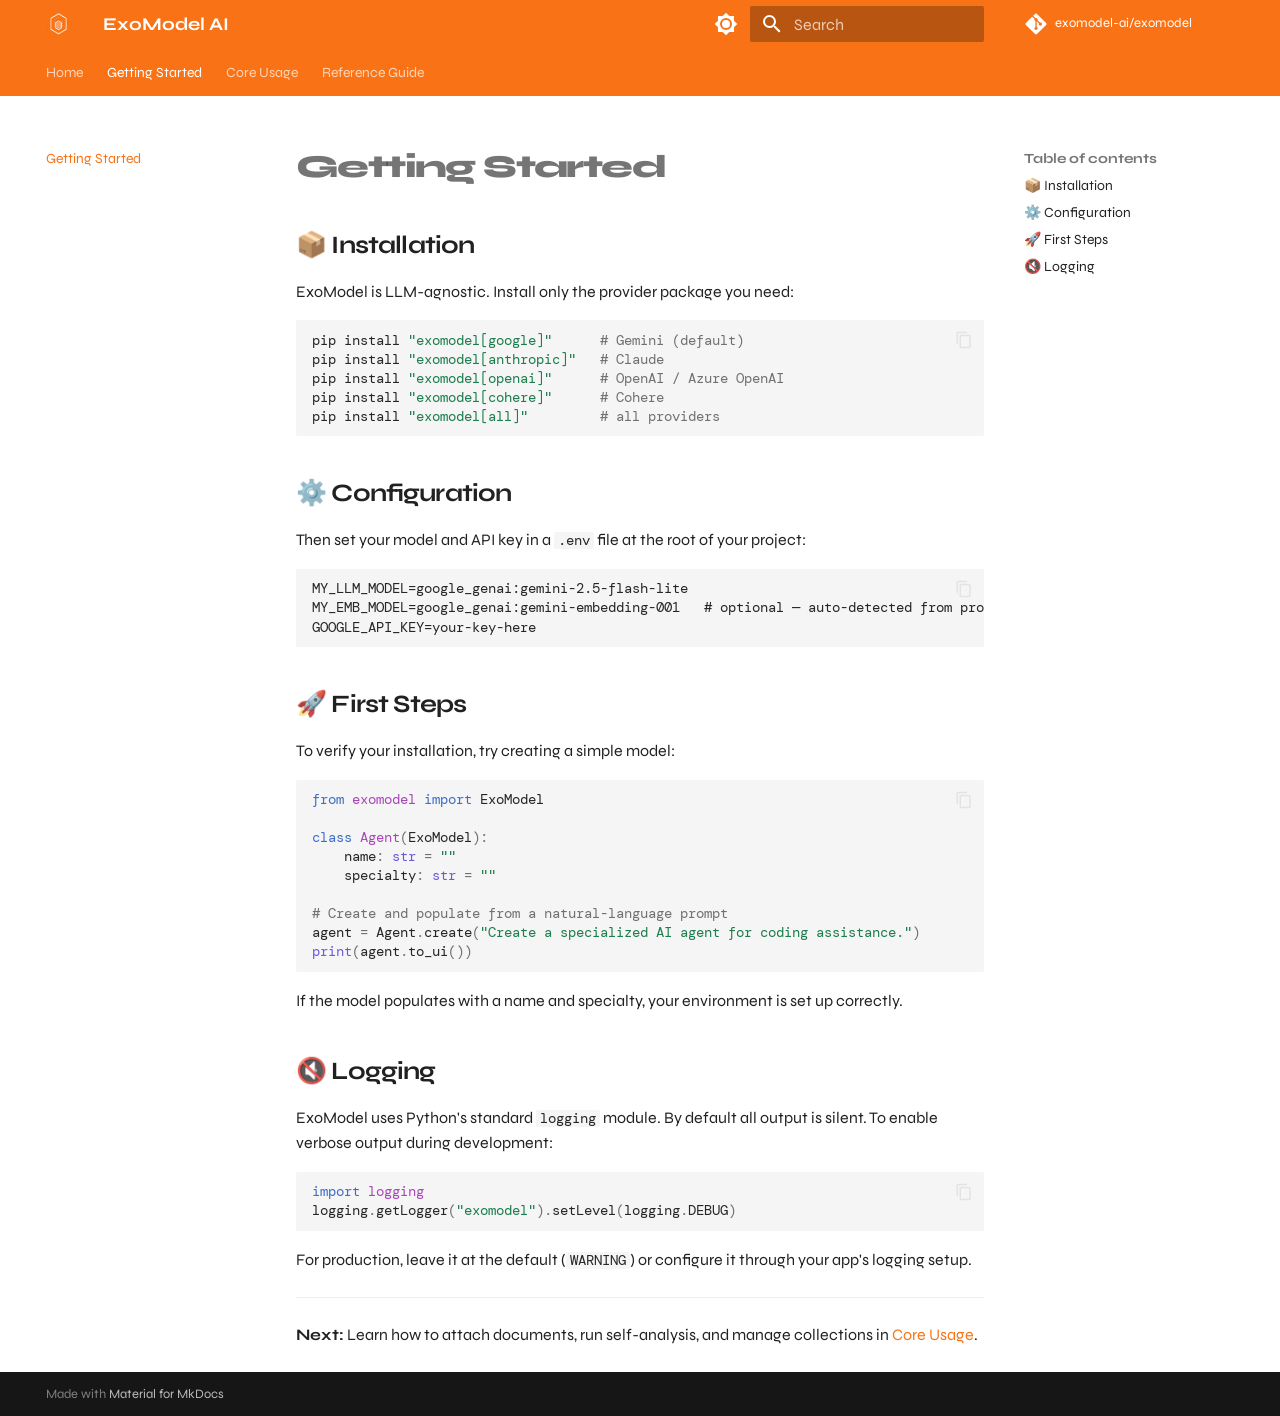
==== commit fbc4e85a: "Deployed 1b30a63 with MkDocs version: 1.6.1" ====
--- a/getting-started/index.html
+++ b/getting-started/index.html
@@ -50,13 +50,15 @@
         
         
         <link rel="preconnect" href="https://fonts.gstatic.com" crossorigin>
-        <link rel="stylesheet" href="https://fonts.googleapis.com/css?family=Roboto:300,300i,400,400i,700,700i%7CRoboto+Mono:400,400i,700,700i&display=fallback">
-        <style>:root{--md-text-font:"Roboto";--md-code-font:"Roboto Mono"}</style>
+        <link rel="stylesheet" href="https://fonts.googleapis.com/css?family=Syne:300,300i,400,400i,700,700i%7CDM+Mono:400,400i,700,700i&display=fallback">
+        <style>:root{--md-text-font:"Syne";--md-code-font:"DM Mono"}</style>
       
     
     
       <link rel="stylesheet" href="../assets/_mkdocstrings.css">
     
+      <link rel="stylesheet" href="../stylesheets/extra.css">
+    
     <script>__md_scope=new URL("..",location),__md_hash=e=>[...e].reduce(((e,_)=>(e<<5)-e+_.charCodeAt(0)),0),__md_get=(e,_=localStorage,t=__md_scope)=>JSON.parse(_.getItem(t.pathname+"."+e)),__md_set=(e,_,t=localStorage,a=__md_scope)=>{try{t.setItem(a.pathname+"."+e,JSON.stringify(_))}catch(e){}}</script>
     
       
@@ -83,7 +85,7 @@
     
     
     
-    <body dir="ltr" data-md-color-scheme="default" data-md-color-primary="deep-purple" data-md-color-accent="indigo">
+    <body dir="ltr" data-md-color-scheme="default" data-md-color-primary="custom" data-md-color-accent="custom">
   
     
     <input class="md-toggle" data-md-toggle="drawer" type="checkbox" id="__drawer" autocomplete="off">
@@ -138,7 +140,7 @@
     
     
     
-    <input class="md-option" data-md-color-media="(prefers-color-scheme: light)" data-md-color-scheme="default" data-md-color-primary="deep-purple" data-md-color-accent="indigo"  aria-label="Switch to dark mode"  type="radio" name="__palette" id="__palette_0">
+    <input class="md-option" data-md-color-media="(prefers-color-scheme: light)" data-md-color-scheme="default" data-md-color-primary="custom" data-md-color-accent="custom"  aria-label="Switch to dark mode"  type="radio" name="__palette" id="__palette_0">
     
       <label class="md-header__button md-icon" title="Switch to dark mode" for="__palette_1" hidden>
         <svg xmlns="http://www.w3.org/2000/svg" viewBox="0 0 24 24"><path d="M12 8a4 4 0 0 0-4 4 4 4 0 0 0 4 4 4 4 0 0 0 4-4 4 4 0 0 0-4-4m0 10a6 6 0 0 1-6-6 6 6 0 0 1 6-6 6 6 0 0 1 6 6 6 6 0 0 1-6 6m8-9.31V4h-4.69L12 .69 8.69 4H4v4.69L.69 12 4 15.31V20h4.69L12 23.31 15.31 20H20v-4.69L23.31 12z"/></svg>
@@ -148,7 +150,7 @@
     
     
     
-    <input class="md-option" data-md-color-media="(prefers-color-scheme: dark)" data-md-color-scheme="slate" data-md-color-primary="deep-purple" data-md-color-accent="indigo"  aria-label="Switch to light mode"  type="radio" name="__palette" id="__palette_1">
+    <input class="md-option" data-md-color-media="(prefers-color-scheme: dark)" data-md-color-scheme="slate" data-md-color-primary="custom" data-md-color-accent="custom"  aria-label="Switch to light mode"  type="radio" name="__palette" id="__palette_1">
     
       <label class="md-header__button md-icon" title="Switch to light mode" for="__palette_0" hidden>
         <svg xmlns="http://www.w3.org/2000/svg" viewBox="0 0 24 24"><path d="M12 18c-.89 0-1.74-.2-2.5-.55C11.56 16.5 13 14.42 13 12s-1.44-4.5-3.5-5.45C10.26 6.2 11.11 6 12 6a6 6 0 0 1 6 6 6 6 0 0 1-6 6m8-9.31V4h-4.69L12 .69 8.69 4H4v4.69L.69 12 4 15.31V20h4.69L12 23.31 15.31 20H20v-4.69L23.31 12z"/></svg>
@@ -467,45 +469,6 @@
     </span>
   </a>
   
-    <nav class="md-nav" aria-label="⚙️ Configuration">
-      <ul class="md-nav__list">
-        
-          <li class="md-nav__item">
-  <a href="#llm-api-keys" class="md-nav__link">
-    <span class="md-ellipsis">
-      
-        LLM API Keys
-      
-    </span>
-  </a>
-  
-</li>
-        
-          <li class="md-nav__item">
-  <a href="#model-selection" class="md-nav__link">
-    <span class="md-ellipsis">
-      
-        Model Selection
-      
-    </span>
-  </a>
-  
-</li>
-        
-          <li class="md-nav__item">
-  <a href="#example-env-file" class="md-nav__link">
-    <span class="md-ellipsis">
-      
-        Example .env file
-      
-    </span>
-  </a>
-  
-</li>
-        
-      </ul>
-    </nav>
-  
 </li>
       
         <li class="md-nav__item">
@@ -513,6 +476,17 @@
     <span class="md-ellipsis">
       
         🚀 First Steps
+      
+    </span>
+  </a>
+  
+</li>
+      
+        <li class="md-nav__item">
+  <a href="#logging" class="md-nav__link">
+    <span class="md-ellipsis">
+      
+        🔇 Logging
       
     </span>
   </a>
@@ -627,45 +601,6 @@
     </span>
   </a>
   
-    <nav class="md-nav" aria-label="⚙️ Configuration">
-      <ul class="md-nav__list">
-        
-          <li class="md-nav__item">
-  <a href="#llm-api-keys" class="md-nav__link">
-    <span class="md-ellipsis">
-      
-        LLM API Keys
-      
-    </span>
-  </a>
-  
-</li>
-        
-          <li class="md-nav__item">
-  <a href="#model-selection" class="md-nav__link">
-    <span class="md-ellipsis">
-      
-        Model Selection
-      
-    </span>
-  </a>
-  
-</li>
-        
-          <li class="md-nav__item">
-  <a href="#example-env-file" class="md-nav__link">
-    <span class="md-ellipsis">
-      
-        Example .env file
-      
-    </span>
-  </a>
-  
-</li>
-        
-      </ul>
-    </nav>
-  
 </li>
       
         <li class="md-nav__item">
@@ -673,6 +608,17 @@
     <span class="md-ellipsis">
       
         🚀 First Steps
+      
+    </span>
+  </a>
+  
+</li>
+      
+        <li class="md-nav__item">
+  <a href="#logging" class="md-nav__link">
+    <span class="md-ellipsis">
+      
+        🔇 Logging
       
     </span>
   </a>
@@ -701,25 +647,18 @@
 
 <h1 id="getting-started">Getting Started</h1>
 <h2 id="installation">📦 Installation</h2>
-<p>ExoModel is currently in <strong>Beta</strong>. You can install it using pip:</p>
-<div class="highlight"><pre><span></span><code><a id="__codelineno-0-1" name="__codelineno-0-1" href="#__codelineno-0-1"></a>pip<span class="w"> </span>install<span class="w"> </span>exomodel
+<p>ExoModel is LLM-agnostic. Install only the provider package you need:</p>
+<div class="highlight"><pre><span></span><code><a id="__codelineno-0-1" name="__codelineno-0-1" href="#__codelineno-0-1"></a>pip<span class="w"> </span>install<span class="w"> </span><span class="s2">&quot;exomodel[google]&quot;</span><span class="w">      </span><span class="c1"># Gemini (default)</span>
+<a id="__codelineno-0-2" name="__codelineno-0-2" href="#__codelineno-0-2"></a>pip<span class="w"> </span>install<span class="w"> </span><span class="s2">&quot;exomodel[anthropic]&quot;</span><span class="w">   </span><span class="c1"># Claude</span>
+<a id="__codelineno-0-3" name="__codelineno-0-3" href="#__codelineno-0-3"></a>pip<span class="w"> </span>install<span class="w"> </span><span class="s2">&quot;exomodel[openai]&quot;</span><span class="w">      </span><span class="c1"># OpenAI / Azure OpenAI</span>
+<a id="__codelineno-0-4" name="__codelineno-0-4" href="#__codelineno-0-4"></a>pip<span class="w"> </span>install<span class="w"> </span><span class="s2">&quot;exomodel[cohere]&quot;</span><span class="w">      </span><span class="c1"># Cohere</span>
+<a id="__codelineno-0-5" name="__codelineno-0-5" href="#__codelineno-0-5"></a>pip<span class="w"> </span>install<span class="w"> </span><span class="s2">&quot;exomodel[all]&quot;</span><span class="w">         </span><span class="c1"># all providers</span>
 </code></pre></div>
 <h2 id="configuration">⚙️ Configuration</h2>
-<p>ExoModel requires connection to an LLM provider and an embedding model. Ensure you have the following environment variables configured in the .env file:</p>
-<h3 id="llm-api-keys">LLM API Keys</h3>
-<ul>
-<li><code>GOOGLE_API_KEY</code>: If using Google Gemini models.</li>
-<li><code>OPENAI_API_KEY</code>: If using OpenAI models.</li>
-</ul>
-<h3 id="model-selection">Model Selection</h3>
-<ul>
-<li><code>MY_LLM_MODEL</code>: The specific model to use (e.g., <code>gemini-2.5-flash</code> or <code>gpt-4o</code>).</li>
-<li><code>MY_EMBEDDING_MODEL</code>: The embedding model for RAG (e.g., <code>gemini-embedding-001</code> or <code>text-embedding-3-small</code>).</li>
-</ul>
-<h3 id="example-env-file">Example <code>.env</code> file</h3>
-<div class="highlight"><pre><span></span><code><a id="__codelineno-1-1" name="__codelineno-1-1" href="#__codelineno-1-1"></a>GOOGLE_API_KEY=your_api_key_here
-<a id="__codelineno-1-2" name="__codelineno-1-2" href="#__codelineno-1-2"></a>MY_LLM_MODEL=gemini-2.5-flash
-<a id="__codelineno-1-3" name="__codelineno-1-3" href="#__codelineno-1-3"></a>MY_EMBEDDING_MODEL=gemini-embedding-001
+<p>Then set your model and API key in a <code>.env</code> file at the root of your project:</p>
+<div class="highlight"><pre><span></span><code><a id="__codelineno-1-1" name="__codelineno-1-1" href="#__codelineno-1-1"></a>MY_LLM_MODEL=google_genai:gemini-2.5-flash-lite
+<a id="__codelineno-1-2" name="__codelineno-1-2" href="#__codelineno-1-2"></a>MY_EMB_MODEL=google_genai:gemini-embedding-001   # optional — auto-detected from provider
+<a id="__codelineno-1-3" name="__codelineno-1-3" href="#__codelineno-1-3"></a>GOOGLE_API_KEY=your-key-here
 </code></pre></div>
 <h2 id="first-steps">🚀 First Steps</h2>
 <p>To verify your installation, try creating a simple model:</p>
@@ -729,10 +668,19 @@
 <a id="__codelineno-2-4" name="__codelineno-2-4" href="#__codelineno-2-4"></a>    <span class="n">name</span><span class="p">:</span> <span class="nb">str</span> <span class="o">=</span> <span class="s2">&quot;&quot;</span>
 <a id="__codelineno-2-5" name="__codelineno-2-5" href="#__codelineno-2-5"></a>    <span class="n">specialty</span><span class="p">:</span> <span class="nb">str</span> <span class="o">=</span> <span class="s2">&quot;&quot;</span>
 <a id="__codelineno-2-6" name="__codelineno-2-6" href="#__codelineno-2-6"></a>
-<a id="__codelineno-2-7" name="__codelineno-2-7" href="#__codelineno-2-7"></a><span class="c1"># Initialize with a prompt</span>
-<a id="__codelineno-2-8" name="__codelineno-2-8" href="#__codelineno-2-8"></a><span class="n">agent</span> <span class="o">=</span> <span class="n">Agent</span><span class="p">(</span><span class="n">prompt</span><span class="o">=</span><span class="s2">&quot;Create a specialized AI agent for coding assistance.&quot;</span><span class="p">)</span>
+<a id="__codelineno-2-7" name="__codelineno-2-7" href="#__codelineno-2-7"></a><span class="c1"># Create and populate from a natural-language prompt</span>
+<a id="__codelineno-2-8" name="__codelineno-2-8" href="#__codelineno-2-8"></a><span class="n">agent</span> <span class="o">=</span> <span class="n">Agent</span><span class="o">.</span><span class="n">create</span><span class="p">(</span><span class="s2">&quot;Create a specialized AI agent for coding assistance.&quot;</span><span class="p">)</span>
 <a id="__codelineno-2-9" name="__codelineno-2-9" href="#__codelineno-2-9"></a><span class="nb">print</span><span class="p">(</span><span class="n">agent</span><span class="o">.</span><span class="n">to_ui</span><span class="p">())</span>
 </code></pre></div>
+<p>If the model populates with a name and specialty, your environment is set up correctly.</p>
+<h2 id="logging">🔇 Logging</h2>
+<p>ExoModel uses Python's standard <code>logging</code> module. By default all output is silent. To enable verbose output during development:</p>
+<div class="highlight"><pre><span></span><code><a id="__codelineno-3-1" name="__codelineno-3-1" href="#__codelineno-3-1"></a><span class="kn">import</span><span class="w"> </span><span class="nn">logging</span>
+<a id="__codelineno-3-2" name="__codelineno-3-2" href="#__codelineno-3-2"></a><span class="n">logging</span><span class="o">.</span><span class="n">getLogger</span><span class="p">(</span><span class="s2">&quot;exomodel&quot;</span><span class="p">)</span><span class="o">.</span><span class="n">setLevel</span><span class="p">(</span><span class="n">logging</span><span class="o">.</span><span class="n">DEBUG</span><span class="p">)</span>
+</code></pre></div>
+<p>For production, leave it at the default (<code>WARNING</code>) or configure it through your app's logging setup.</p>
+<hr />
+<p><strong>Next:</strong> Learn how to attach documents, run self-analysis, and manage collections in <a href="../usage/">Core Usage</a>.</p>
 
 
 
--- a/stylesheets/extra.css
+++ b/stylesheets/extra.css
@@ -0,0 +1,83 @@
+/* Primary — Exo Orange */
+[data-md-color-primary="custom"] {
+  --md-primary-fg-color: #f97316;
+  --md-primary-fg-color--light: #fb923c;
+  --md-primary-fg-color--dark: #c2530a;
+  --md-primary-bg-color: #ffffff;
+  --md-primary-bg-color--light: rgba(255, 255, 255, 0.7);
+}
+
+/* Accent — Exo Orange */
+[data-md-color-accent="custom"] {
+  --md-accent-fg-color: #f97316;
+  --md-accent-fg-color--transparent: rgba(249, 115, 22, 0.1);
+  --md-accent-bg-color: #ffffff;
+}
+
+/* Dark mode — Exo Void background */
+[data-md-color-scheme="slate"] {
+  --md-default-bg-color: #0a0a0f;
+  --md-default-bg-color--light: #141418;
+  --md-default-bg-color--lighter: #1a1a20;
+  --md-default-bg-color--lightest: #1f1f27;
+  --md-default-fg-color: #f5f5f5;
+  --md-default-fg-color--light: #e5e5e5;
+  --md-default-fg-color--lighter: #737373;
+  --md-default-fg-color--lightest: #404040;
+  --md-code-bg-color: #0f0f14;
+  --md-code-fg-color: #f97316;
+  --md-footer-bg-color: #050508;
+  --md-footer-bg-color--dark: #030305;
+  --md-typeset-table-color: rgba(249, 115, 22, 0.05);
+}
+
+/* Dark mode — void header with orange accent line */
+[data-md-color-scheme="slate"] .md-header {
+  background-color: #0a0a0f;
+  border-bottom: 1px solid #1f1f1f;
+}
+
+[data-md-color-scheme="slate"] .md-tabs {
+  background-color: #0f0f14;
+  border-bottom: 1px solid #1f1f1f;
+}
+
+/* Light mode — gray-100 surfaces for code */
+[data-md-color-scheme="default"] {
+  --md-code-bg-color: #f5f5f5;
+  --md-code-fg-color: #262626;
+}
+
+/* Typography — letter-spacing per brand guidelines */
+.md-typeset h1 {
+  font-weight: 800;
+  letter-spacing: -0.05em;
+}
+
+.md-typeset h2 {
+  font-weight: 700;
+  letter-spacing: -0.033em;
+}
+
+.md-typeset h3 {
+  font-weight: 600;
+  letter-spacing: -0.019em;
+}
+
+/* Inline code — DM Mono orange on dark, neutral on light */
+[data-md-color-scheme="slate"] .md-typeset code:not(.highlight code) {
+  color: #f97316;
+  background-color: #0f0f14;
+  border: 1px solid #1f1f1f;
+}
+
+/* Admonition accent */
+.md-typeset .admonition,
+.md-typeset details {
+  border-left-color: #f97316;
+}
+
+/* Highlight — orange selection */
+::selection {
+  background-color: rgba(249, 115, 22, 0.25);
+}
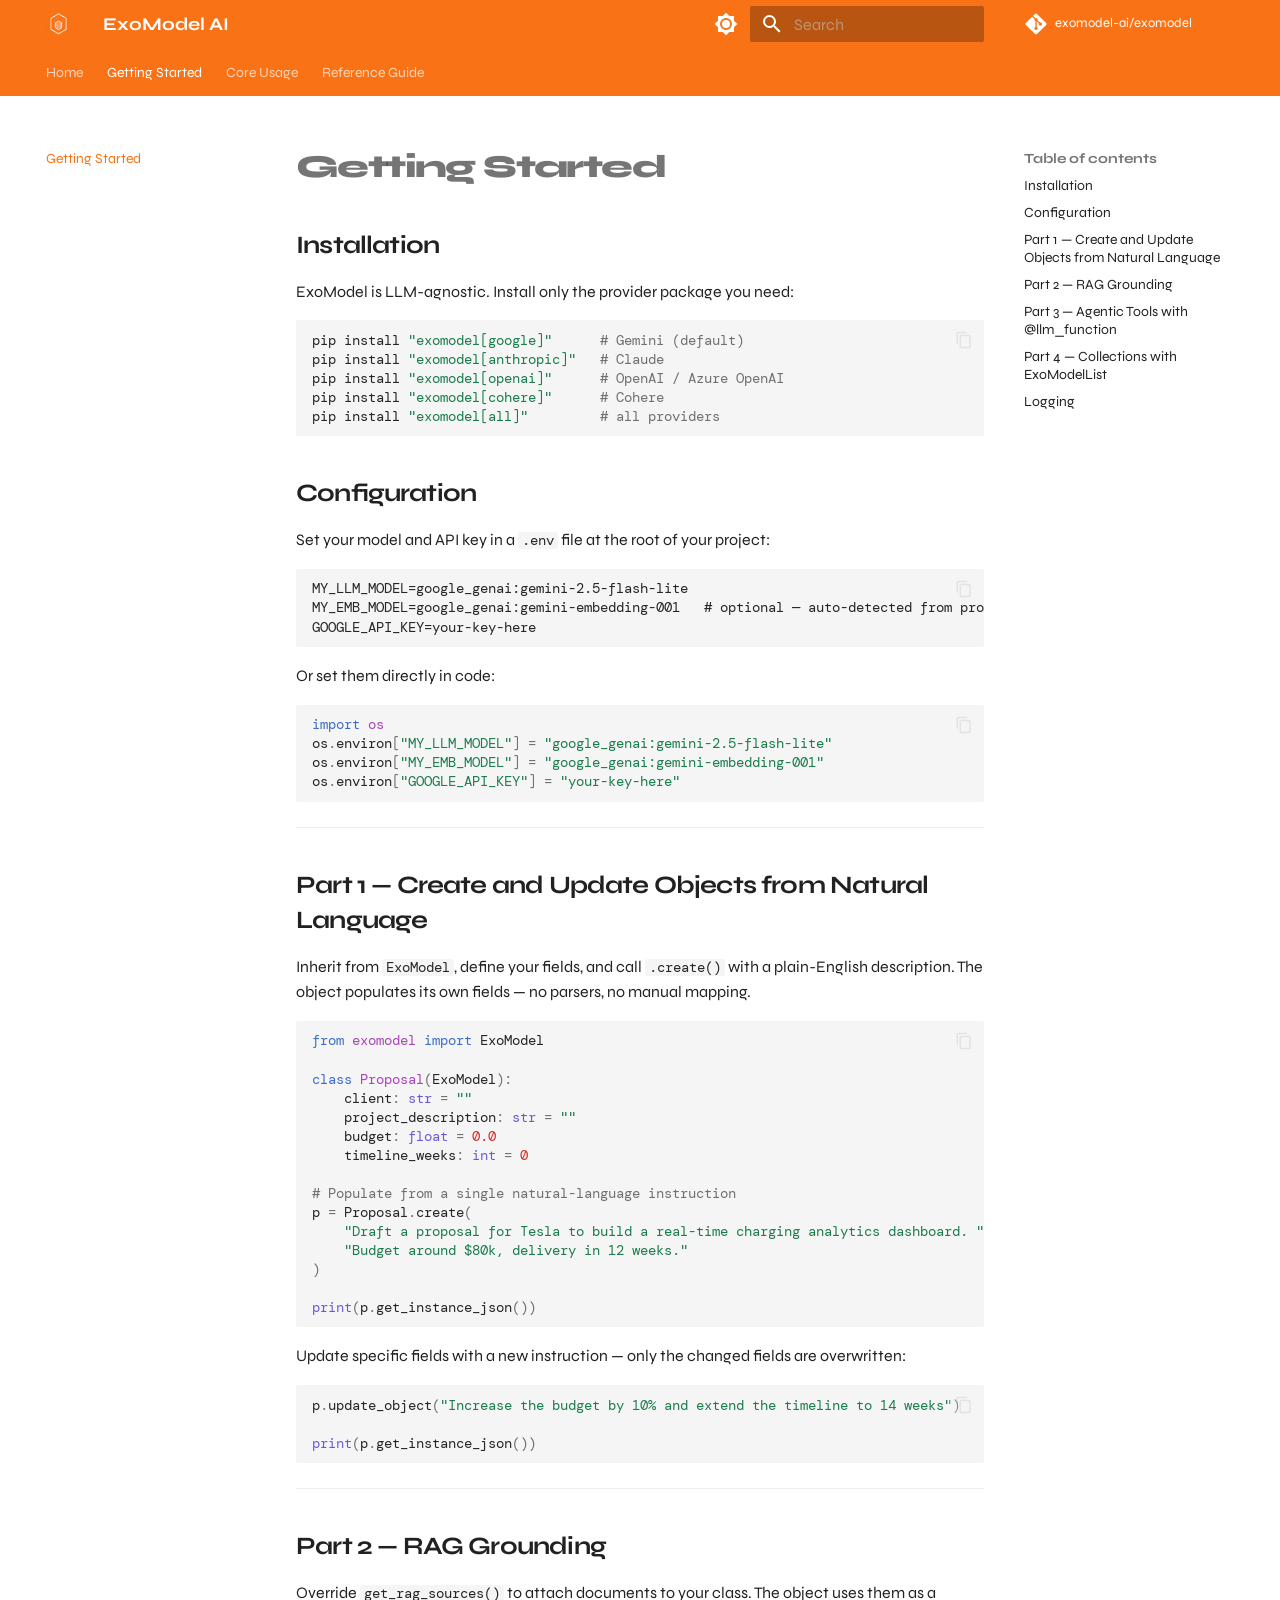
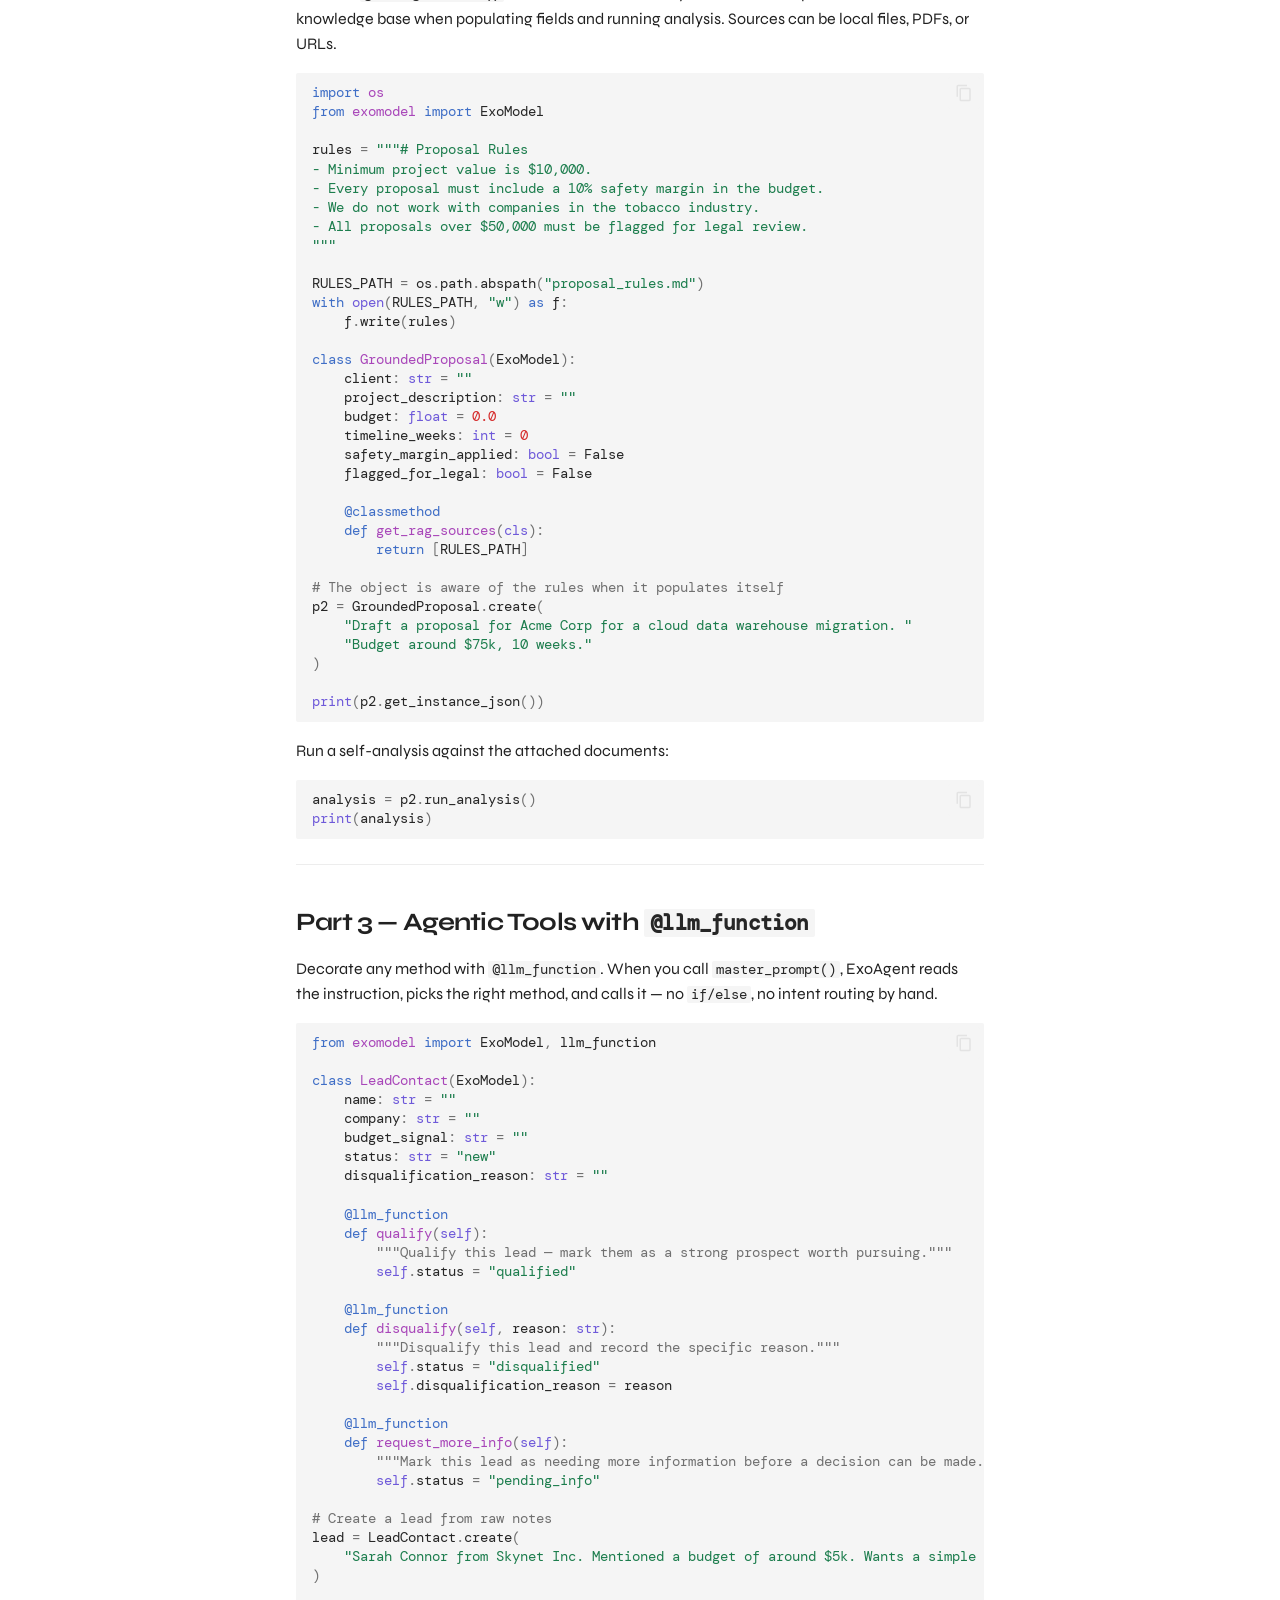
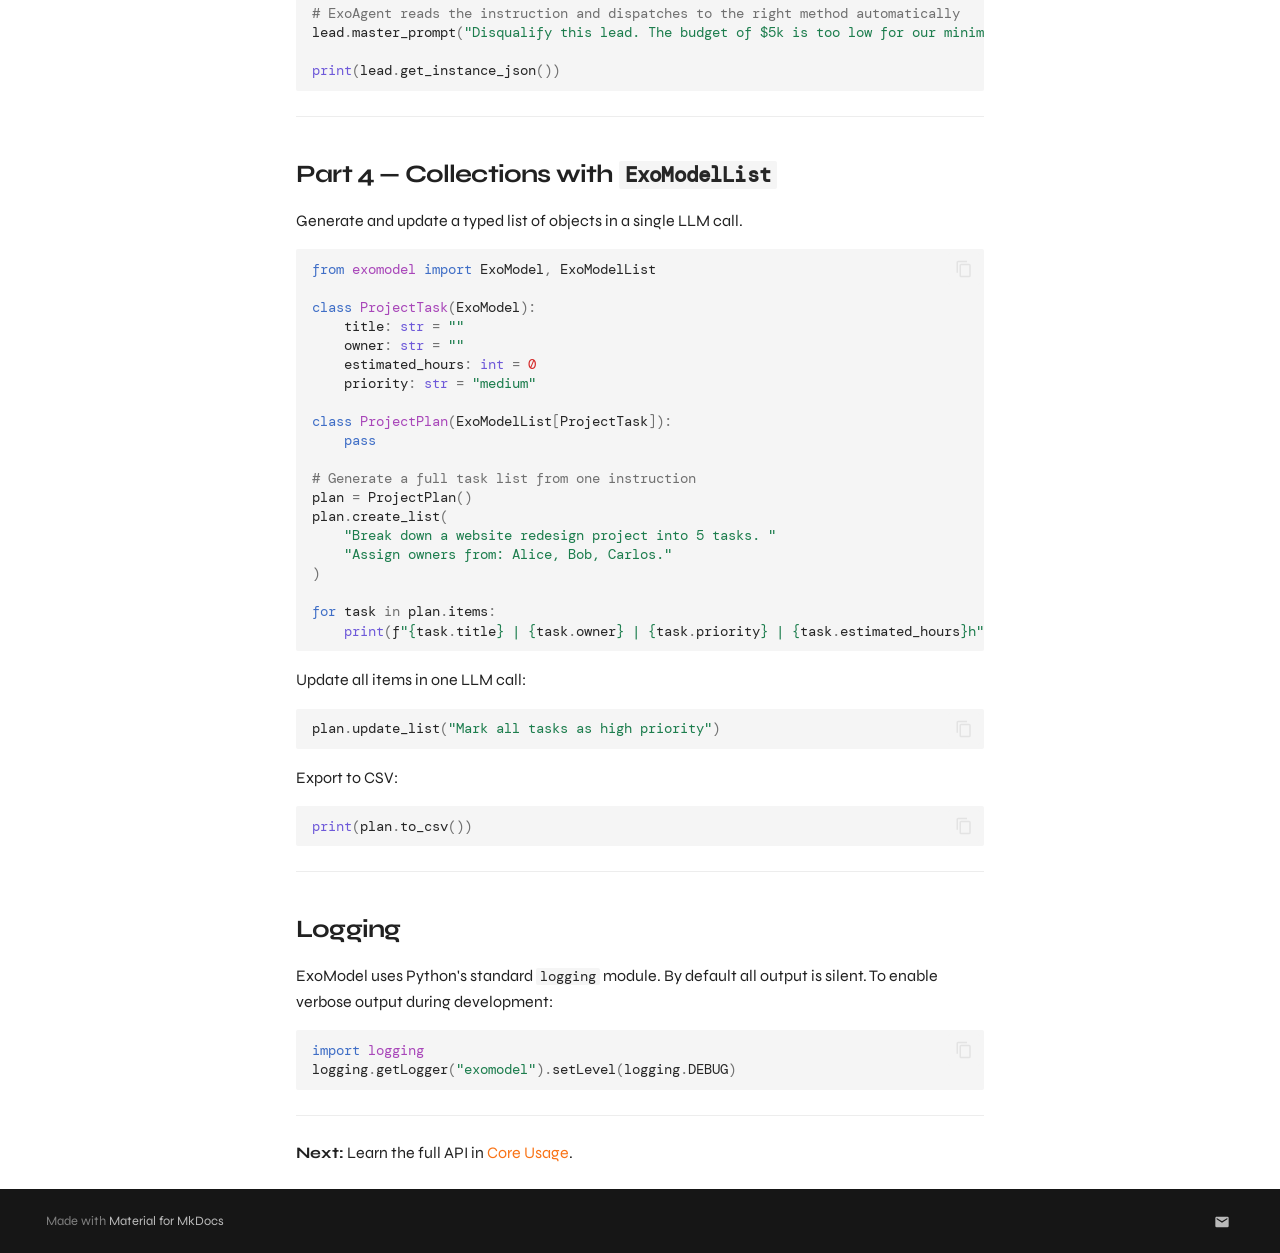
==== commit 6e0c006b: "Deployed 8defa58 with MkDocs version: 1.6.1" ====
--- a/getting-started/index.html
+++ b/getting-started/index.html
@@ -453,7 +453,7 @@
   <a href="#installation" class="md-nav__link">
     <span class="md-ellipsis">
       
-        📦 Installation
+        Installation
       
     </span>
   </a>
@@ -464,18 +464,51 @@
   <a href="#configuration" class="md-nav__link">
     <span class="md-ellipsis">
       
-        ⚙️ Configuration
-      
-    </span>
-  </a>
-  
-</li>
-      
-        <li class="md-nav__item">
-  <a href="#first-steps" class="md-nav__link">
-    <span class="md-ellipsis">
-      
-        🚀 First Steps
+        Configuration
+      
+    </span>
+  </a>
+  
+</li>
+      
+        <li class="md-nav__item">
+  <a href="#part-1-create-and-update-objects-from-natural-language" class="md-nav__link">
+    <span class="md-ellipsis">
+      
+        Part 1 — Create and Update Objects from Natural Language
+      
+    </span>
+  </a>
+  
+</li>
+      
+        <li class="md-nav__item">
+  <a href="#part-2-rag-grounding" class="md-nav__link">
+    <span class="md-ellipsis">
+      
+        Part 2 — RAG Grounding
+      
+    </span>
+  </a>
+  
+</li>
+      
+        <li class="md-nav__item">
+  <a href="#part-3-agentic-tools-with-llm_function" class="md-nav__link">
+    <span class="md-ellipsis">
+      
+        Part 3 — Agentic Tools with @llm_function
+      
+    </span>
+  </a>
+  
+</li>
+      
+        <li class="md-nav__item">
+  <a href="#part-4-collections-with-exomodellist" class="md-nav__link">
+    <span class="md-ellipsis">
+      
+        Part 4 — Collections with ExoModelList
       
     </span>
   </a>
@@ -486,7 +519,7 @@
   <a href="#logging" class="md-nav__link">
     <span class="md-ellipsis">
       
-        🔇 Logging
+        Logging
       
     </span>
   </a>
@@ -585,7 +618,7 @@
   <a href="#installation" class="md-nav__link">
     <span class="md-ellipsis">
       
-        📦 Installation
+        Installation
       
     </span>
   </a>
@@ -596,18 +629,51 @@
   <a href="#configuration" class="md-nav__link">
     <span class="md-ellipsis">
       
-        ⚙️ Configuration
-      
-    </span>
-  </a>
-  
-</li>
-      
-        <li class="md-nav__item">
-  <a href="#first-steps" class="md-nav__link">
-    <span class="md-ellipsis">
-      
-        🚀 First Steps
+        Configuration
+      
+    </span>
+  </a>
+  
+</li>
+      
+        <li class="md-nav__item">
+  <a href="#part-1-create-and-update-objects-from-natural-language" class="md-nav__link">
+    <span class="md-ellipsis">
+      
+        Part 1 — Create and Update Objects from Natural Language
+      
+    </span>
+  </a>
+  
+</li>
+      
+        <li class="md-nav__item">
+  <a href="#part-2-rag-grounding" class="md-nav__link">
+    <span class="md-ellipsis">
+      
+        Part 2 — RAG Grounding
+      
+    </span>
+  </a>
+  
+</li>
+      
+        <li class="md-nav__item">
+  <a href="#part-3-agentic-tools-with-llm_function" class="md-nav__link">
+    <span class="md-ellipsis">
+      
+        Part 3 — Agentic Tools with @llm_function
+      
+    </span>
+  </a>
+  
+</li>
+      
+        <li class="md-nav__item">
+  <a href="#part-4-collections-with-exomodellist" class="md-nav__link">
+    <span class="md-ellipsis">
+      
+        Part 4 — Collections with ExoModelList
       
     </span>
   </a>
@@ -618,7 +684,7 @@
   <a href="#logging" class="md-nav__link">
     <span class="md-ellipsis">
       
-        🔇 Logging
+        Logging
       
     </span>
   </a>
@@ -646,7 +712,7 @@
 
 
 <h1 id="getting-started">Getting Started</h1>
-<h2 id="installation">📦 Installation</h2>
+<h2 id="installation">Installation</h2>
 <p>ExoModel is LLM-agnostic. Install only the provider package you need:</p>
 <div class="highlight"><pre><span></span><code><a id="__codelineno-0-1" name="__codelineno-0-1" href="#__codelineno-0-1"></a>pip<span class="w"> </span>install<span class="w"> </span><span class="s2">&quot;exomodel[google]&quot;</span><span class="w">      </span><span class="c1"># Gemini (default)</span>
 <a id="__codelineno-0-2" name="__codelineno-0-2" href="#__codelineno-0-2"></a>pip<span class="w"> </span>install<span class="w"> </span><span class="s2">&quot;exomodel[anthropic]&quot;</span><span class="w">   </span><span class="c1"># Claude</span>
@@ -654,33 +720,164 @@
 <a id="__codelineno-0-4" name="__codelineno-0-4" href="#__codelineno-0-4"></a>pip<span class="w"> </span>install<span class="w"> </span><span class="s2">&quot;exomodel[cohere]&quot;</span><span class="w">      </span><span class="c1"># Cohere</span>
 <a id="__codelineno-0-5" name="__codelineno-0-5" href="#__codelineno-0-5"></a>pip<span class="w"> </span>install<span class="w"> </span><span class="s2">&quot;exomodel[all]&quot;</span><span class="w">         </span><span class="c1"># all providers</span>
 </code></pre></div>
-<h2 id="configuration">⚙️ Configuration</h2>
-<p>Then set your model and API key in a <code>.env</code> file at the root of your project:</p>
+<h2 id="configuration">Configuration</h2>
+<p>Set your model and API key in a <code>.env</code> file at the root of your project:</p>
 <div class="highlight"><pre><span></span><code><a id="__codelineno-1-1" name="__codelineno-1-1" href="#__codelineno-1-1"></a>MY_LLM_MODEL=google_genai:gemini-2.5-flash-lite
 <a id="__codelineno-1-2" name="__codelineno-1-2" href="#__codelineno-1-2"></a>MY_EMB_MODEL=google_genai:gemini-embedding-001   # optional — auto-detected from provider
 <a id="__codelineno-1-3" name="__codelineno-1-3" href="#__codelineno-1-3"></a>GOOGLE_API_KEY=your-key-here
 </code></pre></div>
-<h2 id="first-steps">🚀 First Steps</h2>
-<p>To verify your installation, try creating a simple model:</p>
-<div class="highlight"><pre><span></span><code><a id="__codelineno-2-1" name="__codelineno-2-1" href="#__codelineno-2-1"></a><span class="kn">from</span><span class="w"> </span><span class="nn">exomodel</span><span class="w"> </span><span class="kn">import</span> <span class="n">ExoModel</span>
-<a id="__codelineno-2-2" name="__codelineno-2-2" href="#__codelineno-2-2"></a>
-<a id="__codelineno-2-3" name="__codelineno-2-3" href="#__codelineno-2-3"></a><span class="k">class</span><span class="w"> </span><span class="nc">Agent</span><span class="p">(</span><span class="n">ExoModel</span><span class="p">):</span>
-<a id="__codelineno-2-4" name="__codelineno-2-4" href="#__codelineno-2-4"></a>    <span class="n">name</span><span class="p">:</span> <span class="nb">str</span> <span class="o">=</span> <span class="s2">&quot;&quot;</span>
-<a id="__codelineno-2-5" name="__codelineno-2-5" href="#__codelineno-2-5"></a>    <span class="n">specialty</span><span class="p">:</span> <span class="nb">str</span> <span class="o">=</span> <span class="s2">&quot;&quot;</span>
-<a id="__codelineno-2-6" name="__codelineno-2-6" href="#__codelineno-2-6"></a>
-<a id="__codelineno-2-7" name="__codelineno-2-7" href="#__codelineno-2-7"></a><span class="c1"># Create and populate from a natural-language prompt</span>
-<a id="__codelineno-2-8" name="__codelineno-2-8" href="#__codelineno-2-8"></a><span class="n">agent</span> <span class="o">=</span> <span class="n">Agent</span><span class="o">.</span><span class="n">create</span><span class="p">(</span><span class="s2">&quot;Create a specialized AI agent for coding assistance.&quot;</span><span class="p">)</span>
-<a id="__codelineno-2-9" name="__codelineno-2-9" href="#__codelineno-2-9"></a><span class="nb">print</span><span class="p">(</span><span class="n">agent</span><span class="o">.</span><span class="n">to_ui</span><span class="p">())</span>
-</code></pre></div>
-<p>If the model populates with a name and specialty, your environment is set up correctly.</p>
-<h2 id="logging">🔇 Logging</h2>
+<p>Or set them directly in code:</p>
+<div class="highlight"><pre><span></span><code><a id="__codelineno-2-1" name="__codelineno-2-1" href="#__codelineno-2-1"></a><span class="kn">import</span><span class="w"> </span><span class="nn">os</span>
+<a id="__codelineno-2-2" name="__codelineno-2-2" href="#__codelineno-2-2"></a><span class="n">os</span><span class="o">.</span><span class="n">environ</span><span class="p">[</span><span class="s2">&quot;MY_LLM_MODEL&quot;</span><span class="p">]</span> <span class="o">=</span> <span class="s2">&quot;google_genai:gemini-2.5-flash-lite&quot;</span>
+<a id="__codelineno-2-3" name="__codelineno-2-3" href="#__codelineno-2-3"></a><span class="n">os</span><span class="o">.</span><span class="n">environ</span><span class="p">[</span><span class="s2">&quot;MY_EMB_MODEL&quot;</span><span class="p">]</span> <span class="o">=</span> <span class="s2">&quot;google_genai:gemini-embedding-001&quot;</span>
+<a id="__codelineno-2-4" name="__codelineno-2-4" href="#__codelineno-2-4"></a><span class="n">os</span><span class="o">.</span><span class="n">environ</span><span class="p">[</span><span class="s2">&quot;GOOGLE_API_KEY&quot;</span><span class="p">]</span> <span class="o">=</span> <span class="s2">&quot;your-key-here&quot;</span>
+</code></pre></div>
+<hr />
+<h2 id="part-1-create-and-update-objects-from-natural-language">Part 1 — Create and Update Objects from Natural Language</h2>
+<p>Inherit from <code>ExoModel</code>, define your fields, and call <code>.create()</code> with a plain-English description.
+The object populates its own fields — no parsers, no manual mapping.</p>
+<div class="highlight"><pre><span></span><code><a id="__codelineno-3-1" name="__codelineno-3-1" href="#__codelineno-3-1"></a><span class="kn">from</span><span class="w"> </span><span class="nn">exomodel</span><span class="w"> </span><span class="kn">import</span> <span class="n">ExoModel</span>
+<a id="__codelineno-3-2" name="__codelineno-3-2" href="#__codelineno-3-2"></a>
+<a id="__codelineno-3-3" name="__codelineno-3-3" href="#__codelineno-3-3"></a><span class="k">class</span><span class="w"> </span><span class="nc">Proposal</span><span class="p">(</span><span class="n">ExoModel</span><span class="p">):</span>
+<a id="__codelineno-3-4" name="__codelineno-3-4" href="#__codelineno-3-4"></a>    <span class="n">client</span><span class="p">:</span> <span class="nb">str</span> <span class="o">=</span> <span class="s2">&quot;&quot;</span>
+<a id="__codelineno-3-5" name="__codelineno-3-5" href="#__codelineno-3-5"></a>    <span class="n">project_description</span><span class="p">:</span> <span class="nb">str</span> <span class="o">=</span> <span class="s2">&quot;&quot;</span>
+<a id="__codelineno-3-6" name="__codelineno-3-6" href="#__codelineno-3-6"></a>    <span class="n">budget</span><span class="p">:</span> <span class="nb">float</span> <span class="o">=</span> <span class="mf">0.0</span>
+<a id="__codelineno-3-7" name="__codelineno-3-7" href="#__codelineno-3-7"></a>    <span class="n">timeline_weeks</span><span class="p">:</span> <span class="nb">int</span> <span class="o">=</span> <span class="mi">0</span>
+<a id="__codelineno-3-8" name="__codelineno-3-8" href="#__codelineno-3-8"></a>
+<a id="__codelineno-3-9" name="__codelineno-3-9" href="#__codelineno-3-9"></a><span class="c1"># Populate from a single natural-language instruction</span>
+<a id="__codelineno-3-10" name="__codelineno-3-10" href="#__codelineno-3-10"></a><span class="n">p</span> <span class="o">=</span> <span class="n">Proposal</span><span class="o">.</span><span class="n">create</span><span class="p">(</span>
+<a id="__codelineno-3-11" name="__codelineno-3-11" href="#__codelineno-3-11"></a>    <span class="s2">&quot;Draft a proposal for Tesla to build a real-time charging analytics dashboard. &quot;</span>
+<a id="__codelineno-3-12" name="__codelineno-3-12" href="#__codelineno-3-12"></a>    <span class="s2">&quot;Budget around $80k, delivery in 12 weeks.&quot;</span>
+<a id="__codelineno-3-13" name="__codelineno-3-13" href="#__codelineno-3-13"></a><span class="p">)</span>
+<a id="__codelineno-3-14" name="__codelineno-3-14" href="#__codelineno-3-14"></a>
+<a id="__codelineno-3-15" name="__codelineno-3-15" href="#__codelineno-3-15"></a><span class="nb">print</span><span class="p">(</span><span class="n">p</span><span class="o">.</span><span class="n">get_instance_json</span><span class="p">())</span>
+</code></pre></div>
+<p>Update specific fields with a new instruction — only the changed fields are overwritten:</p>
+<div class="highlight"><pre><span></span><code><a id="__codelineno-4-1" name="__codelineno-4-1" href="#__codelineno-4-1"></a><span class="n">p</span><span class="o">.</span><span class="n">update_object</span><span class="p">(</span><span class="s2">&quot;Increase the budget by 10</span><span class="si">% a</span><span class="s2">nd extend the timeline to 14 weeks&quot;</span><span class="p">)</span>
+<a id="__codelineno-4-2" name="__codelineno-4-2" href="#__codelineno-4-2"></a>
+<a id="__codelineno-4-3" name="__codelineno-4-3" href="#__codelineno-4-3"></a><span class="nb">print</span><span class="p">(</span><span class="n">p</span><span class="o">.</span><span class="n">get_instance_json</span><span class="p">())</span>
+</code></pre></div>
+<hr />
+<h2 id="part-2-rag-grounding">Part 2 — RAG Grounding</h2>
+<p>Override <code>get_rag_sources()</code> to attach documents to your class.
+The object uses them as a knowledge base when populating fields and running analysis.
+Sources can be local files, PDFs, or URLs.</p>
+<div class="highlight"><pre><span></span><code><a id="__codelineno-5-1" name="__codelineno-5-1" href="#__codelineno-5-1"></a><span class="kn">import</span><span class="w"> </span><span class="nn">os</span>
+<a id="__codelineno-5-2" name="__codelineno-5-2" href="#__codelineno-5-2"></a><span class="kn">from</span><span class="w"> </span><span class="nn">exomodel</span><span class="w"> </span><span class="kn">import</span> <span class="n">ExoModel</span>
+<a id="__codelineno-5-3" name="__codelineno-5-3" href="#__codelineno-5-3"></a>
+<a id="__codelineno-5-4" name="__codelineno-5-4" href="#__codelineno-5-4"></a><span class="n">rules</span> <span class="o">=</span> <span class="s2">&quot;&quot;&quot;# Proposal Rules</span>
+<a id="__codelineno-5-5" name="__codelineno-5-5" href="#__codelineno-5-5"></a><span class="s2">- Minimum project value is $10,000.</span>
+<a id="__codelineno-5-6" name="__codelineno-5-6" href="#__codelineno-5-6"></a><span class="s2">- Every proposal must include a 10</span><span class="si">% s</span><span class="s2">afety margin in the budget.</span>
+<a id="__codelineno-5-7" name="__codelineno-5-7" href="#__codelineno-5-7"></a><span class="s2">- We do not work with companies in the tobacco industry.</span>
+<a id="__codelineno-5-8" name="__codelineno-5-8" href="#__codelineno-5-8"></a><span class="s2">- All proposals over $50,000 must be flagged for legal review.</span>
+<a id="__codelineno-5-9" name="__codelineno-5-9" href="#__codelineno-5-9"></a><span class="s2">&quot;&quot;&quot;</span>
+<a id="__codelineno-5-10" name="__codelineno-5-10" href="#__codelineno-5-10"></a>
+<a id="__codelineno-5-11" name="__codelineno-5-11" href="#__codelineno-5-11"></a><span class="n">RULES_PATH</span> <span class="o">=</span> <span class="n">os</span><span class="o">.</span><span class="n">path</span><span class="o">.</span><span class="n">abspath</span><span class="p">(</span><span class="s2">&quot;proposal_rules.md&quot;</span><span class="p">)</span>
+<a id="__codelineno-5-12" name="__codelineno-5-12" href="#__codelineno-5-12"></a><span class="k">with</span> <span class="nb">open</span><span class="p">(</span><span class="n">RULES_PATH</span><span class="p">,</span> <span class="s2">&quot;w&quot;</span><span class="p">)</span> <span class="k">as</span> <span class="n">f</span><span class="p">:</span>
+<a id="__codelineno-5-13" name="__codelineno-5-13" href="#__codelineno-5-13"></a>    <span class="n">f</span><span class="o">.</span><span class="n">write</span><span class="p">(</span><span class="n">rules</span><span class="p">)</span>
+<a id="__codelineno-5-14" name="__codelineno-5-14" href="#__codelineno-5-14"></a>
+<a id="__codelineno-5-15" name="__codelineno-5-15" href="#__codelineno-5-15"></a><span class="k">class</span><span class="w"> </span><span class="nc">GroundedProposal</span><span class="p">(</span><span class="n">ExoModel</span><span class="p">):</span>
+<a id="__codelineno-5-16" name="__codelineno-5-16" href="#__codelineno-5-16"></a>    <span class="n">client</span><span class="p">:</span> <span class="nb">str</span> <span class="o">=</span> <span class="s2">&quot;&quot;</span>
+<a id="__codelineno-5-17" name="__codelineno-5-17" href="#__codelineno-5-17"></a>    <span class="n">project_description</span><span class="p">:</span> <span class="nb">str</span> <span class="o">=</span> <span class="s2">&quot;&quot;</span>
+<a id="__codelineno-5-18" name="__codelineno-5-18" href="#__codelineno-5-18"></a>    <span class="n">budget</span><span class="p">:</span> <span class="nb">float</span> <span class="o">=</span> <span class="mf">0.0</span>
+<a id="__codelineno-5-19" name="__codelineno-5-19" href="#__codelineno-5-19"></a>    <span class="n">timeline_weeks</span><span class="p">:</span> <span class="nb">int</span> <span class="o">=</span> <span class="mi">0</span>
+<a id="__codelineno-5-20" name="__codelineno-5-20" href="#__codelineno-5-20"></a>    <span class="n">safety_margin_applied</span><span class="p">:</span> <span class="nb">bool</span> <span class="o">=</span> <span class="kc">False</span>
+<a id="__codelineno-5-21" name="__codelineno-5-21" href="#__codelineno-5-21"></a>    <span class="n">flagged_for_legal</span><span class="p">:</span> <span class="nb">bool</span> <span class="o">=</span> <span class="kc">False</span>
+<a id="__codelineno-5-22" name="__codelineno-5-22" href="#__codelineno-5-22"></a>
+<a id="__codelineno-5-23" name="__codelineno-5-23" href="#__codelineno-5-23"></a>    <span class="nd">@classmethod</span>
+<a id="__codelineno-5-24" name="__codelineno-5-24" href="#__codelineno-5-24"></a>    <span class="k">def</span><span class="w"> </span><span class="nf">get_rag_sources</span><span class="p">(</span><span class="bp">cls</span><span class="p">):</span>
+<a id="__codelineno-5-25" name="__codelineno-5-25" href="#__codelineno-5-25"></a>        <span class="k">return</span> <span class="p">[</span><span class="n">RULES_PATH</span><span class="p">]</span>
+<a id="__codelineno-5-26" name="__codelineno-5-26" href="#__codelineno-5-26"></a>
+<a id="__codelineno-5-27" name="__codelineno-5-27" href="#__codelineno-5-27"></a><span class="c1"># The object is aware of the rules when it populates itself</span>
+<a id="__codelineno-5-28" name="__codelineno-5-28" href="#__codelineno-5-28"></a><span class="n">p2</span> <span class="o">=</span> <span class="n">GroundedProposal</span><span class="o">.</span><span class="n">create</span><span class="p">(</span>
+<a id="__codelineno-5-29" name="__codelineno-5-29" href="#__codelineno-5-29"></a>    <span class="s2">&quot;Draft a proposal for Acme Corp for a cloud data warehouse migration. &quot;</span>
+<a id="__codelineno-5-30" name="__codelineno-5-30" href="#__codelineno-5-30"></a>    <span class="s2">&quot;Budget around $75k, 10 weeks.&quot;</span>
+<a id="__codelineno-5-31" name="__codelineno-5-31" href="#__codelineno-5-31"></a><span class="p">)</span>
+<a id="__codelineno-5-32" name="__codelineno-5-32" href="#__codelineno-5-32"></a>
+<a id="__codelineno-5-33" name="__codelineno-5-33" href="#__codelineno-5-33"></a><span class="nb">print</span><span class="p">(</span><span class="n">p2</span><span class="o">.</span><span class="n">get_instance_json</span><span class="p">())</span>
+</code></pre></div>
+<p>Run a self-analysis against the attached documents:</p>
+<div class="highlight"><pre><span></span><code><a id="__codelineno-6-1" name="__codelineno-6-1" href="#__codelineno-6-1"></a><span class="n">analysis</span> <span class="o">=</span> <span class="n">p2</span><span class="o">.</span><span class="n">run_analysis</span><span class="p">()</span>
+<a id="__codelineno-6-2" name="__codelineno-6-2" href="#__codelineno-6-2"></a><span class="nb">print</span><span class="p">(</span><span class="n">analysis</span><span class="p">)</span>
+</code></pre></div>
+<hr />
+<h2 id="part-3-agentic-tools-with-llm_function">Part 3 — Agentic Tools with <code>@llm_function</code></h2>
+<p>Decorate any method with <code>@llm_function</code>. When you call <code>master_prompt()</code>,
+ExoAgent reads the instruction, picks the right method, and calls it —
+no <code>if/else</code>, no intent routing by hand.</p>
+<div class="highlight"><pre><span></span><code><a id="__codelineno-7-1" name="__codelineno-7-1" href="#__codelineno-7-1"></a><span class="kn">from</span><span class="w"> </span><span class="nn">exomodel</span><span class="w"> </span><span class="kn">import</span> <span class="n">ExoModel</span><span class="p">,</span> <span class="n">llm_function</span>
+<a id="__codelineno-7-2" name="__codelineno-7-2" href="#__codelineno-7-2"></a>
+<a id="__codelineno-7-3" name="__codelineno-7-3" href="#__codelineno-7-3"></a><span class="k">class</span><span class="w"> </span><span class="nc">LeadContact</span><span class="p">(</span><span class="n">ExoModel</span><span class="p">):</span>
+<a id="__codelineno-7-4" name="__codelineno-7-4" href="#__codelineno-7-4"></a>    <span class="n">name</span><span class="p">:</span> <span class="nb">str</span> <span class="o">=</span> <span class="s2">&quot;&quot;</span>
+<a id="__codelineno-7-5" name="__codelineno-7-5" href="#__codelineno-7-5"></a>    <span class="n">company</span><span class="p">:</span> <span class="nb">str</span> <span class="o">=</span> <span class="s2">&quot;&quot;</span>
+<a id="__codelineno-7-6" name="__codelineno-7-6" href="#__codelineno-7-6"></a>    <span class="n">budget_signal</span><span class="p">:</span> <span class="nb">str</span> <span class="o">=</span> <span class="s2">&quot;&quot;</span>
+<a id="__codelineno-7-7" name="__codelineno-7-7" href="#__codelineno-7-7"></a>    <span class="n">status</span><span class="p">:</span> <span class="nb">str</span> <span class="o">=</span> <span class="s2">&quot;new&quot;</span>
+<a id="__codelineno-7-8" name="__codelineno-7-8" href="#__codelineno-7-8"></a>    <span class="n">disqualification_reason</span><span class="p">:</span> <span class="nb">str</span> <span class="o">=</span> <span class="s2">&quot;&quot;</span>
+<a id="__codelineno-7-9" name="__codelineno-7-9" href="#__codelineno-7-9"></a>
+<a id="__codelineno-7-10" name="__codelineno-7-10" href="#__codelineno-7-10"></a>    <span class="nd">@llm_function</span>
+<a id="__codelineno-7-11" name="__codelineno-7-11" href="#__codelineno-7-11"></a>    <span class="k">def</span><span class="w"> </span><span class="nf">qualify</span><span class="p">(</span><span class="bp">self</span><span class="p">):</span>
+<a id="__codelineno-7-12" name="__codelineno-7-12" href="#__codelineno-7-12"></a><span class="w">        </span><span class="sd">&quot;&quot;&quot;Qualify this lead — mark them as a strong prospect worth pursuing.&quot;&quot;&quot;</span>
+<a id="__codelineno-7-13" name="__codelineno-7-13" href="#__codelineno-7-13"></a>        <span class="bp">self</span><span class="o">.</span><span class="n">status</span> <span class="o">=</span> <span class="s2">&quot;qualified&quot;</span>
+<a id="__codelineno-7-14" name="__codelineno-7-14" href="#__codelineno-7-14"></a>
+<a id="__codelineno-7-15" name="__codelineno-7-15" href="#__codelineno-7-15"></a>    <span class="nd">@llm_function</span>
+<a id="__codelineno-7-16" name="__codelineno-7-16" href="#__codelineno-7-16"></a>    <span class="k">def</span><span class="w"> </span><span class="nf">disqualify</span><span class="p">(</span><span class="bp">self</span><span class="p">,</span> <span class="n">reason</span><span class="p">:</span> <span class="nb">str</span><span class="p">):</span>
+<a id="__codelineno-7-17" name="__codelineno-7-17" href="#__codelineno-7-17"></a><span class="w">        </span><span class="sd">&quot;&quot;&quot;Disqualify this lead and record the specific reason.&quot;&quot;&quot;</span>
+<a id="__codelineno-7-18" name="__codelineno-7-18" href="#__codelineno-7-18"></a>        <span class="bp">self</span><span class="o">.</span><span class="n">status</span> <span class="o">=</span> <span class="s2">&quot;disqualified&quot;</span>
+<a id="__codelineno-7-19" name="__codelineno-7-19" href="#__codelineno-7-19"></a>        <span class="bp">self</span><span class="o">.</span><span class="n">disqualification_reason</span> <span class="o">=</span> <span class="n">reason</span>
+<a id="__codelineno-7-20" name="__codelineno-7-20" href="#__codelineno-7-20"></a>
+<a id="__codelineno-7-21" name="__codelineno-7-21" href="#__codelineno-7-21"></a>    <span class="nd">@llm_function</span>
+<a id="__codelineno-7-22" name="__codelineno-7-22" href="#__codelineno-7-22"></a>    <span class="k">def</span><span class="w"> </span><span class="nf">request_more_info</span><span class="p">(</span><span class="bp">self</span><span class="p">):</span>
+<a id="__codelineno-7-23" name="__codelineno-7-23" href="#__codelineno-7-23"></a><span class="w">        </span><span class="sd">&quot;&quot;&quot;Mark this lead as needing more information before a decision can be made.&quot;&quot;&quot;</span>
+<a id="__codelineno-7-24" name="__codelineno-7-24" href="#__codelineno-7-24"></a>        <span class="bp">self</span><span class="o">.</span><span class="n">status</span> <span class="o">=</span> <span class="s2">&quot;pending_info&quot;</span>
+<a id="__codelineno-7-25" name="__codelineno-7-25" href="#__codelineno-7-25"></a>
+<a id="__codelineno-7-26" name="__codelineno-7-26" href="#__codelineno-7-26"></a><span class="c1"># Create a lead from raw notes</span>
+<a id="__codelineno-7-27" name="__codelineno-7-27" href="#__codelineno-7-27"></a><span class="n">lead</span> <span class="o">=</span> <span class="n">LeadContact</span><span class="o">.</span><span class="n">create</span><span class="p">(</span>
+<a id="__codelineno-7-28" name="__codelineno-7-28" href="#__codelineno-7-28"></a>    <span class="s2">&quot;Sarah Connor from Skynet Inc. Mentioned a budget of around $5k. Wants a simple brochure site.&quot;</span>
+<a id="__codelineno-7-29" name="__codelineno-7-29" href="#__codelineno-7-29"></a><span class="p">)</span>
+<a id="__codelineno-7-30" name="__codelineno-7-30" href="#__codelineno-7-30"></a>
+<a id="__codelineno-7-31" name="__codelineno-7-31" href="#__codelineno-7-31"></a><span class="c1"># ExoAgent reads the instruction and dispatches to the right method automatically</span>
+<a id="__codelineno-7-32" name="__codelineno-7-32" href="#__codelineno-7-32"></a><span class="n">lead</span><span class="o">.</span><span class="n">master_prompt</span><span class="p">(</span><span class="s2">&quot;Disqualify this lead. The budget of $5k is too low for our minimum project value.&quot;</span><span class="p">)</span>
+<a id="__codelineno-7-33" name="__codelineno-7-33" href="#__codelineno-7-33"></a>
+<a id="__codelineno-7-34" name="__codelineno-7-34" href="#__codelineno-7-34"></a><span class="nb">print</span><span class="p">(</span><span class="n">lead</span><span class="o">.</span><span class="n">get_instance_json</span><span class="p">())</span>
+</code></pre></div>
+<hr />
+<h2 id="part-4-collections-with-exomodellist">Part 4 — Collections with <code>ExoModelList</code></h2>
+<p>Generate and update a typed list of objects in a single LLM call.</p>
+<div class="highlight"><pre><span></span><code><a id="__codelineno-8-1" name="__codelineno-8-1" href="#__codelineno-8-1"></a><span class="kn">from</span><span class="w"> </span><span class="nn">exomodel</span><span class="w"> </span><span class="kn">import</span> <span class="n">ExoModel</span><span class="p">,</span> <span class="n">ExoModelList</span>
+<a id="__codelineno-8-2" name="__codelineno-8-2" href="#__codelineno-8-2"></a>
+<a id="__codelineno-8-3" name="__codelineno-8-3" href="#__codelineno-8-3"></a><span class="k">class</span><span class="w"> </span><span class="nc">ProjectTask</span><span class="p">(</span><span class="n">ExoModel</span><span class="p">):</span>
+<a id="__codelineno-8-4" name="__codelineno-8-4" href="#__codelineno-8-4"></a>    <span class="n">title</span><span class="p">:</span> <span class="nb">str</span> <span class="o">=</span> <span class="s2">&quot;&quot;</span>
+<a id="__codelineno-8-5" name="__codelineno-8-5" href="#__codelineno-8-5"></a>    <span class="n">owner</span><span class="p">:</span> <span class="nb">str</span> <span class="o">=</span> <span class="s2">&quot;&quot;</span>
+<a id="__codelineno-8-6" name="__codelineno-8-6" href="#__codelineno-8-6"></a>    <span class="n">estimated_hours</span><span class="p">:</span> <span class="nb">int</span> <span class="o">=</span> <span class="mi">0</span>
+<a id="__codelineno-8-7" name="__codelineno-8-7" href="#__codelineno-8-7"></a>    <span class="n">priority</span><span class="p">:</span> <span class="nb">str</span> <span class="o">=</span> <span class="s2">&quot;medium&quot;</span>
+<a id="__codelineno-8-8" name="__codelineno-8-8" href="#__codelineno-8-8"></a>
+<a id="__codelineno-8-9" name="__codelineno-8-9" href="#__codelineno-8-9"></a><span class="k">class</span><span class="w"> </span><span class="nc">ProjectPlan</span><span class="p">(</span><span class="n">ExoModelList</span><span class="p">[</span><span class="n">ProjectTask</span><span class="p">]):</span>
+<a id="__codelineno-8-10" name="__codelineno-8-10" href="#__codelineno-8-10"></a>    <span class="k">pass</span>
+<a id="__codelineno-8-11" name="__codelineno-8-11" href="#__codelineno-8-11"></a>
+<a id="__codelineno-8-12" name="__codelineno-8-12" href="#__codelineno-8-12"></a><span class="c1"># Generate a full task list from one instruction</span>
+<a id="__codelineno-8-13" name="__codelineno-8-13" href="#__codelineno-8-13"></a><span class="n">plan</span> <span class="o">=</span> <span class="n">ProjectPlan</span><span class="p">()</span>
+<a id="__codelineno-8-14" name="__codelineno-8-14" href="#__codelineno-8-14"></a><span class="n">plan</span><span class="o">.</span><span class="n">create_list</span><span class="p">(</span>
+<a id="__codelineno-8-15" name="__codelineno-8-15" href="#__codelineno-8-15"></a>    <span class="s2">&quot;Break down a website redesign project into 5 tasks. &quot;</span>
+<a id="__codelineno-8-16" name="__codelineno-8-16" href="#__codelineno-8-16"></a>    <span class="s2">&quot;Assign owners from: Alice, Bob, Carlos.&quot;</span>
+<a id="__codelineno-8-17" name="__codelineno-8-17" href="#__codelineno-8-17"></a><span class="p">)</span>
+<a id="__codelineno-8-18" name="__codelineno-8-18" href="#__codelineno-8-18"></a>
+<a id="__codelineno-8-19" name="__codelineno-8-19" href="#__codelineno-8-19"></a><span class="k">for</span> <span class="n">task</span> <span class="ow">in</span> <span class="n">plan</span><span class="o">.</span><span class="n">items</span><span class="p">:</span>
+<a id="__codelineno-8-20" name="__codelineno-8-20" href="#__codelineno-8-20"></a>    <span class="nb">print</span><span class="p">(</span><span class="sa">f</span><span class="s2">&quot;</span><span class="si">{</span><span class="n">task</span><span class="o">.</span><span class="n">title</span><span class="si">}</span><span class="s2"> | </span><span class="si">{</span><span class="n">task</span><span class="o">.</span><span class="n">owner</span><span class="si">}</span><span class="s2"> | </span><span class="si">{</span><span class="n">task</span><span class="o">.</span><span class="n">priority</span><span class="si">}</span><span class="s2"> | </span><span class="si">{</span><span class="n">task</span><span class="o">.</span><span class="n">estimated_hours</span><span class="si">}</span><span class="s2">h&quot;</span><span class="p">)</span>
+</code></pre></div>
+<p>Update all items in one LLM call:</p>
+<div class="highlight"><pre><span></span><code><a id="__codelineno-9-1" name="__codelineno-9-1" href="#__codelineno-9-1"></a><span class="n">plan</span><span class="o">.</span><span class="n">update_list</span><span class="p">(</span><span class="s2">&quot;Mark all tasks as high priority&quot;</span><span class="p">)</span>
+</code></pre></div>
+<p>Export to CSV:</p>
+<div class="highlight"><pre><span></span><code><a id="__codelineno-10-1" name="__codelineno-10-1" href="#__codelineno-10-1"></a><span class="nb">print</span><span class="p">(</span><span class="n">plan</span><span class="o">.</span><span class="n">to_csv</span><span class="p">())</span>
+</code></pre></div>
+<hr />
+<h2 id="logging">Logging</h2>
 <p>ExoModel uses Python's standard <code>logging</code> module. By default all output is silent. To enable verbose output during development:</p>
-<div class="highlight"><pre><span></span><code><a id="__codelineno-3-1" name="__codelineno-3-1" href="#__codelineno-3-1"></a><span class="kn">import</span><span class="w"> </span><span class="nn">logging</span>
-<a id="__codelineno-3-2" name="__codelineno-3-2" href="#__codelineno-3-2"></a><span class="n">logging</span><span class="o">.</span><span class="n">getLogger</span><span class="p">(</span><span class="s2">&quot;exomodel&quot;</span><span class="p">)</span><span class="o">.</span><span class="n">setLevel</span><span class="p">(</span><span class="n">logging</span><span class="o">.</span><span class="n">DEBUG</span><span class="p">)</span>
-</code></pre></div>
-<p>For production, leave it at the default (<code>WARNING</code>) or configure it through your app's logging setup.</p>
+<div class="highlight"><pre><span></span><code><a id="__codelineno-11-1" name="__codelineno-11-1" href="#__codelineno-11-1"></a><span class="kn">import</span><span class="w"> </span><span class="nn">logging</span>
+<a id="__codelineno-11-2" name="__codelineno-11-2" href="#__codelineno-11-2"></a><span class="n">logging</span><span class="o">.</span><span class="n">getLogger</span><span class="p">(</span><span class="s2">&quot;exomodel&quot;</span><span class="p">)</span><span class="o">.</span><span class="n">setLevel</span><span class="p">(</span><span class="n">logging</span><span class="o">.</span><span class="n">DEBUG</span><span class="p">)</span>
+</code></pre></div>
 <hr />
-<p><strong>Next:</strong> Learn how to attach documents, run self-analysis, and manage collections in <a href="../usage/">Core Usage</a>.</p>
+<p><strong>Next:</strong> Learn the full API in <a href="../usage/">Core Usage</a>.</p>
 
 
 
@@ -725,6 +922,19 @@
   
 </div>
       
+        
+<div class="md-social">
+  
+    
+    
+    
+    
+    <a href="mailto:contact@exomodel.ai" target="_blank" rel="noopener" title="Contact us" class="md-social__link">
+      <svg xmlns="http://www.w3.org/2000/svg" viewBox="0 0 24 24"><path d="m20 8-8 5-8-5V6l8 5 8-5m0-2H4c-1.11 0-2 .89-2 2v12a2 2 0 0 0 2 2h16a2 2 0 0 0 2-2V6a2 2 0 0 0-2-2"/></svg>
+    </a>
+  
+</div>
+      
     </div>
   </div>
 </footer>
